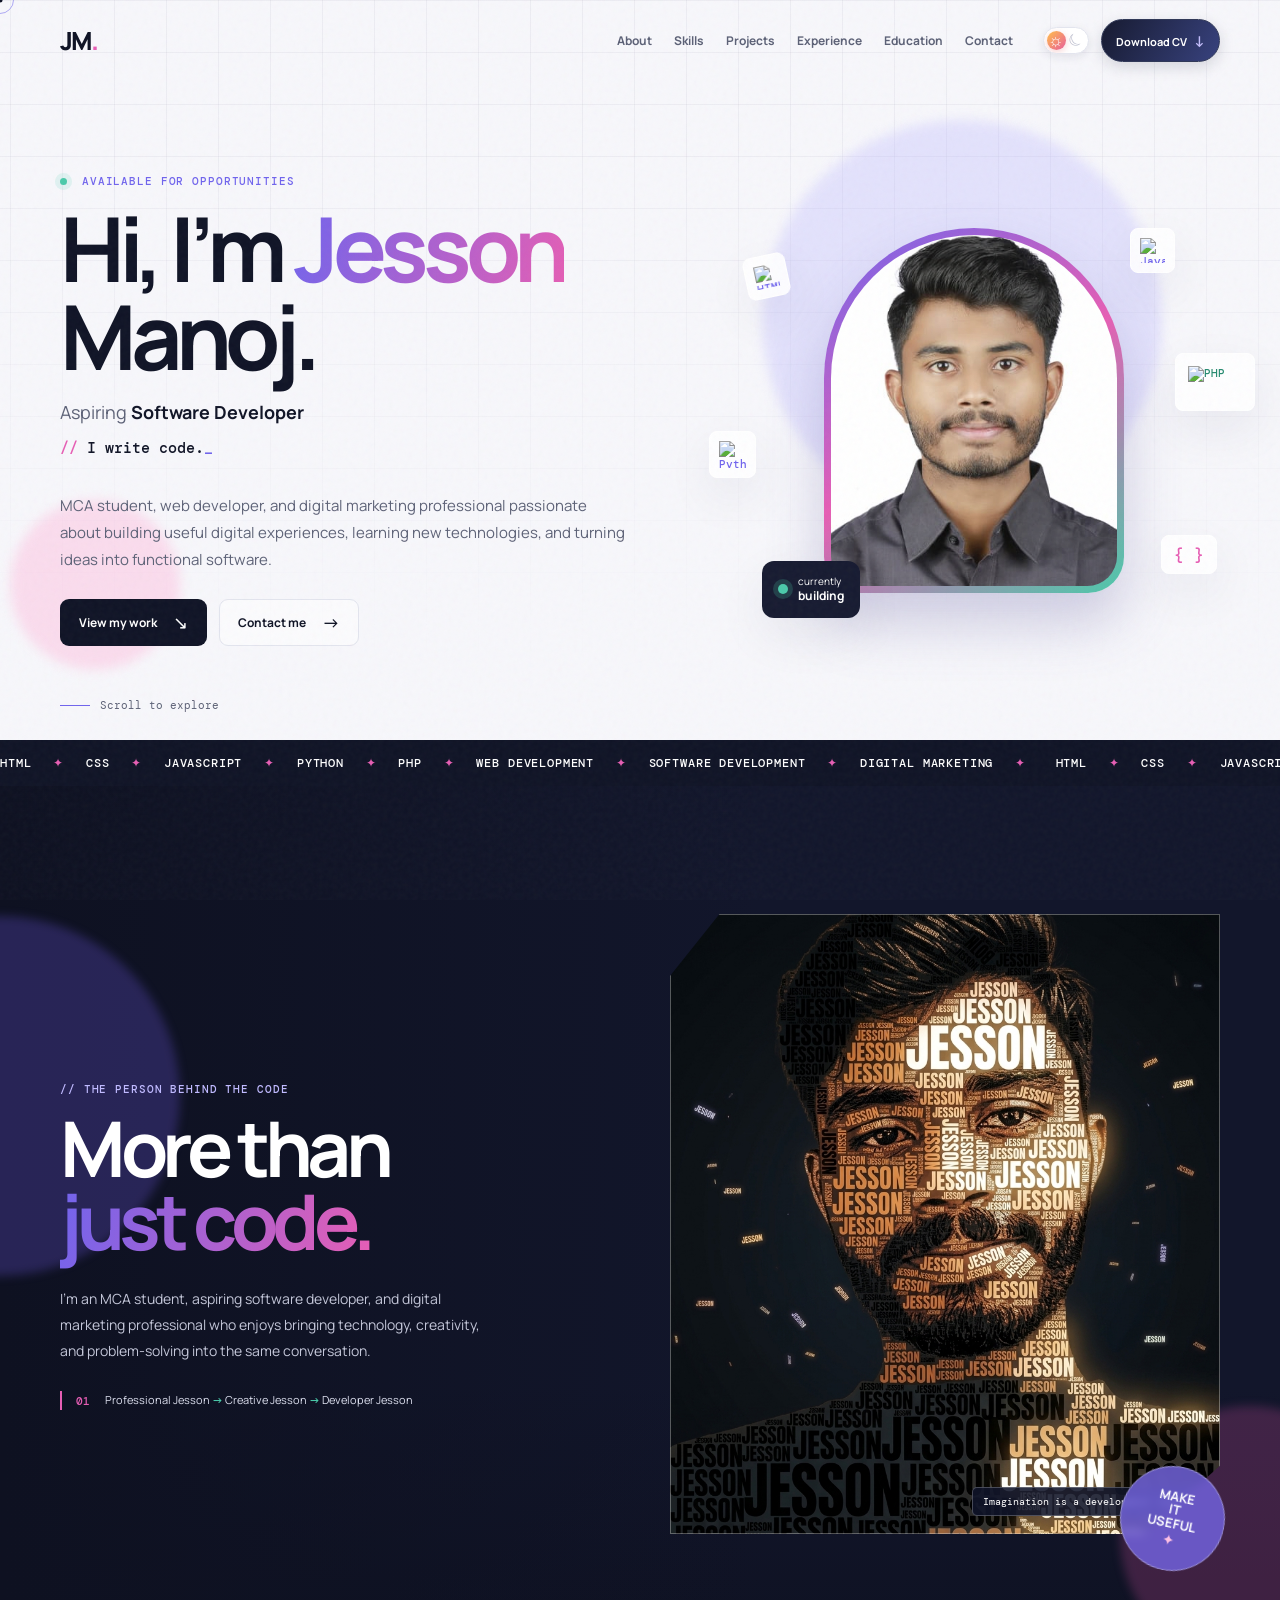
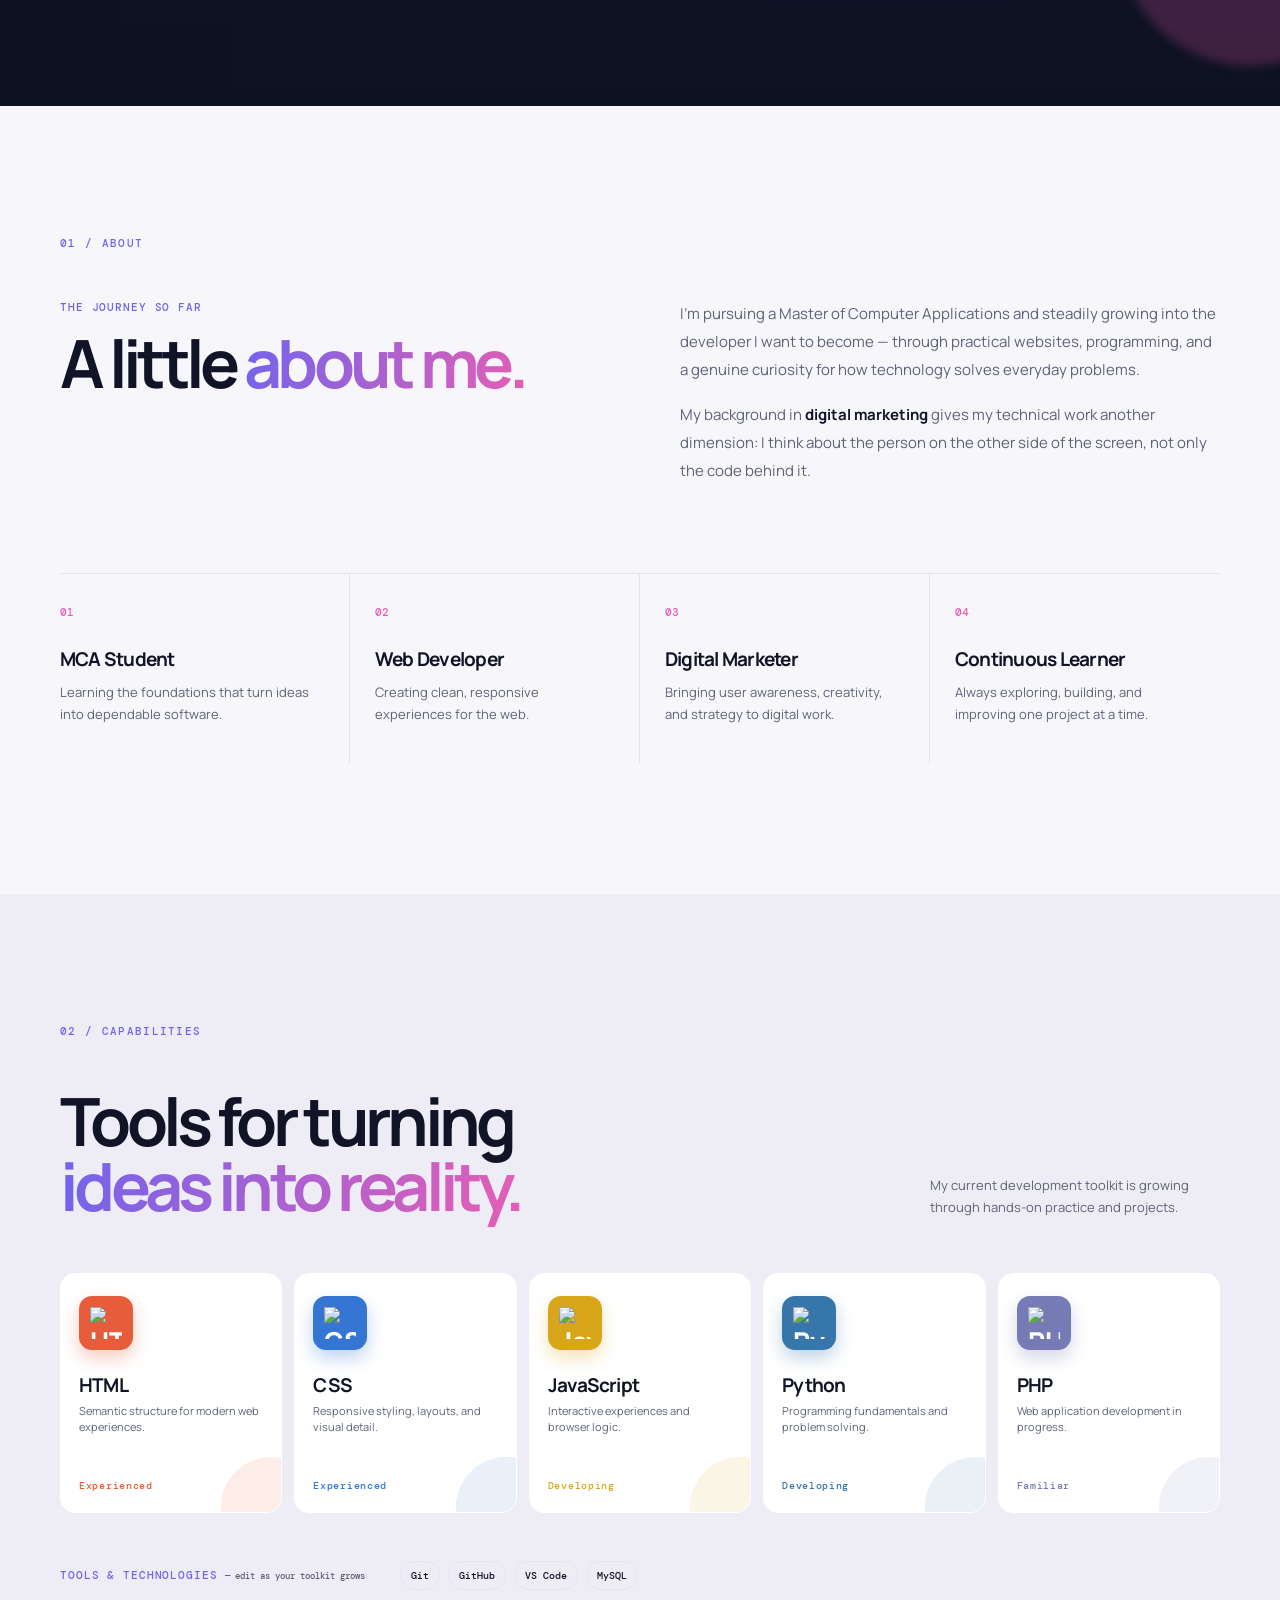
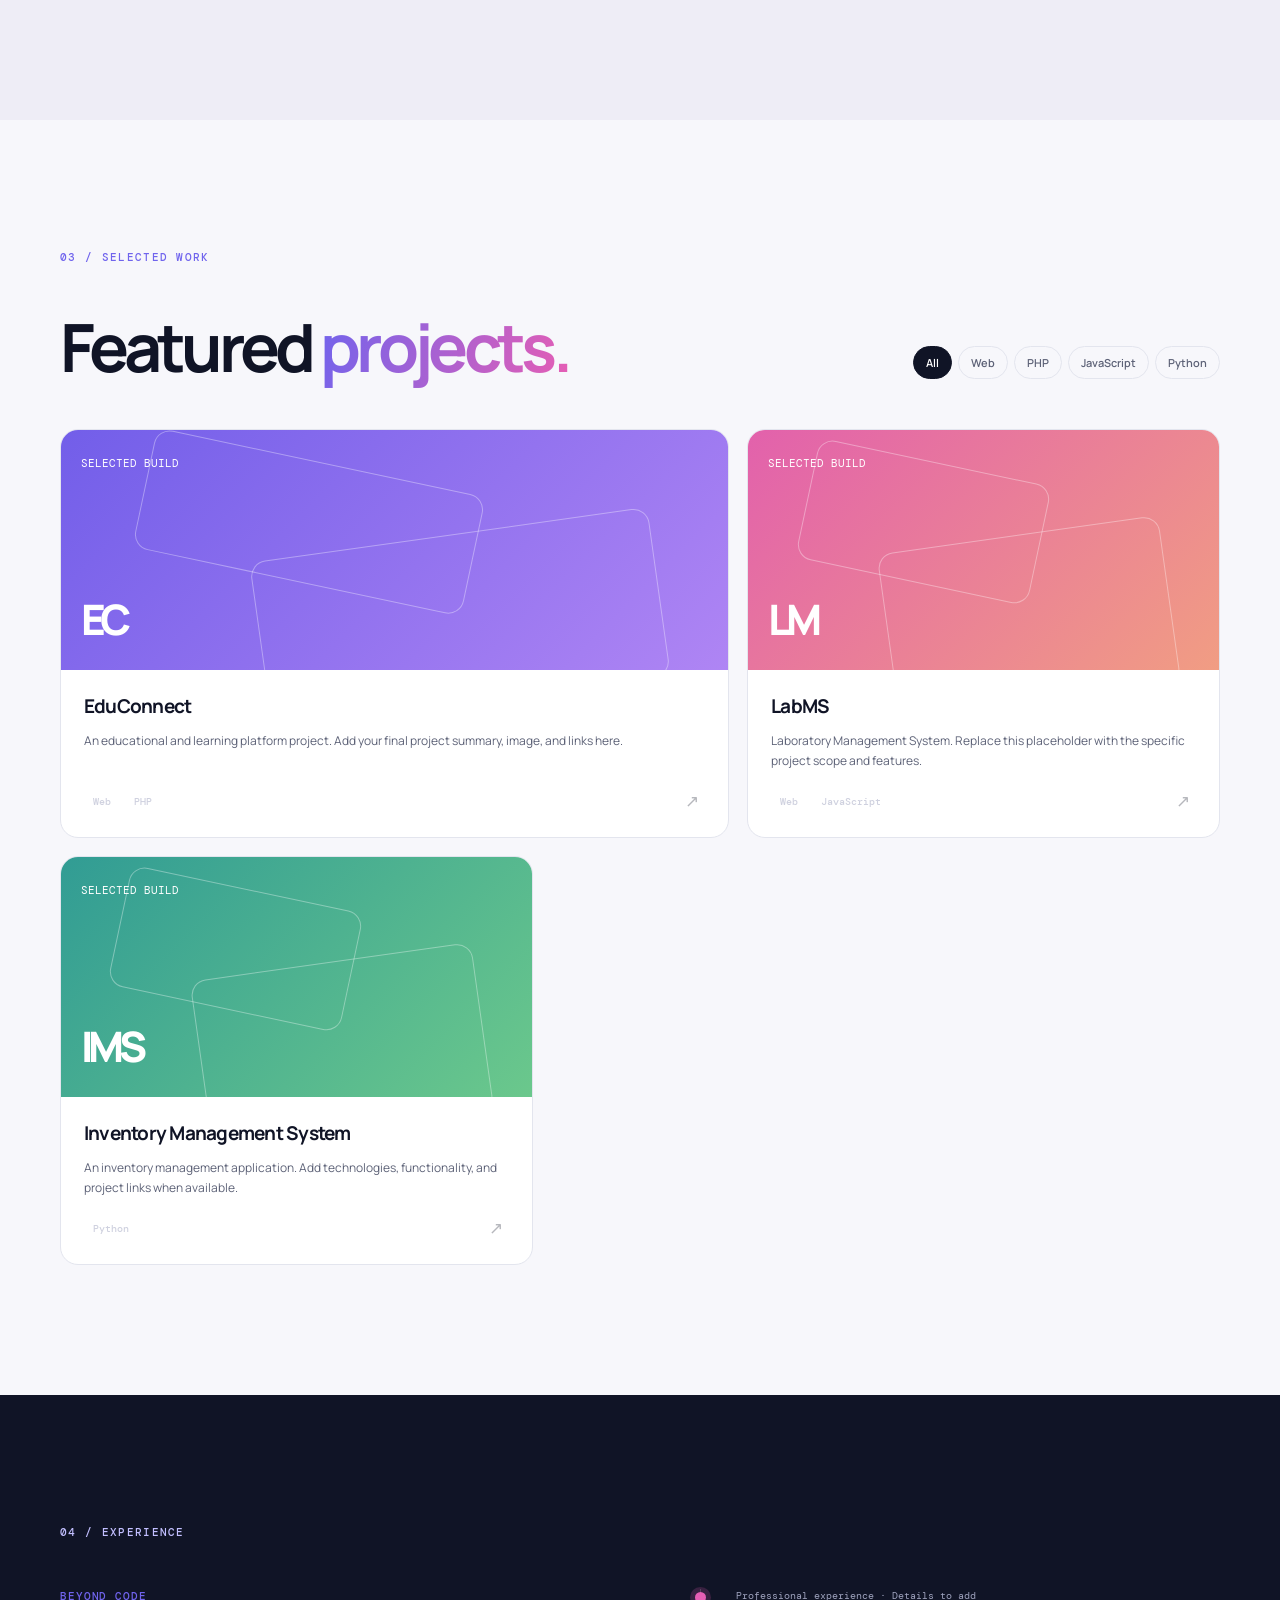
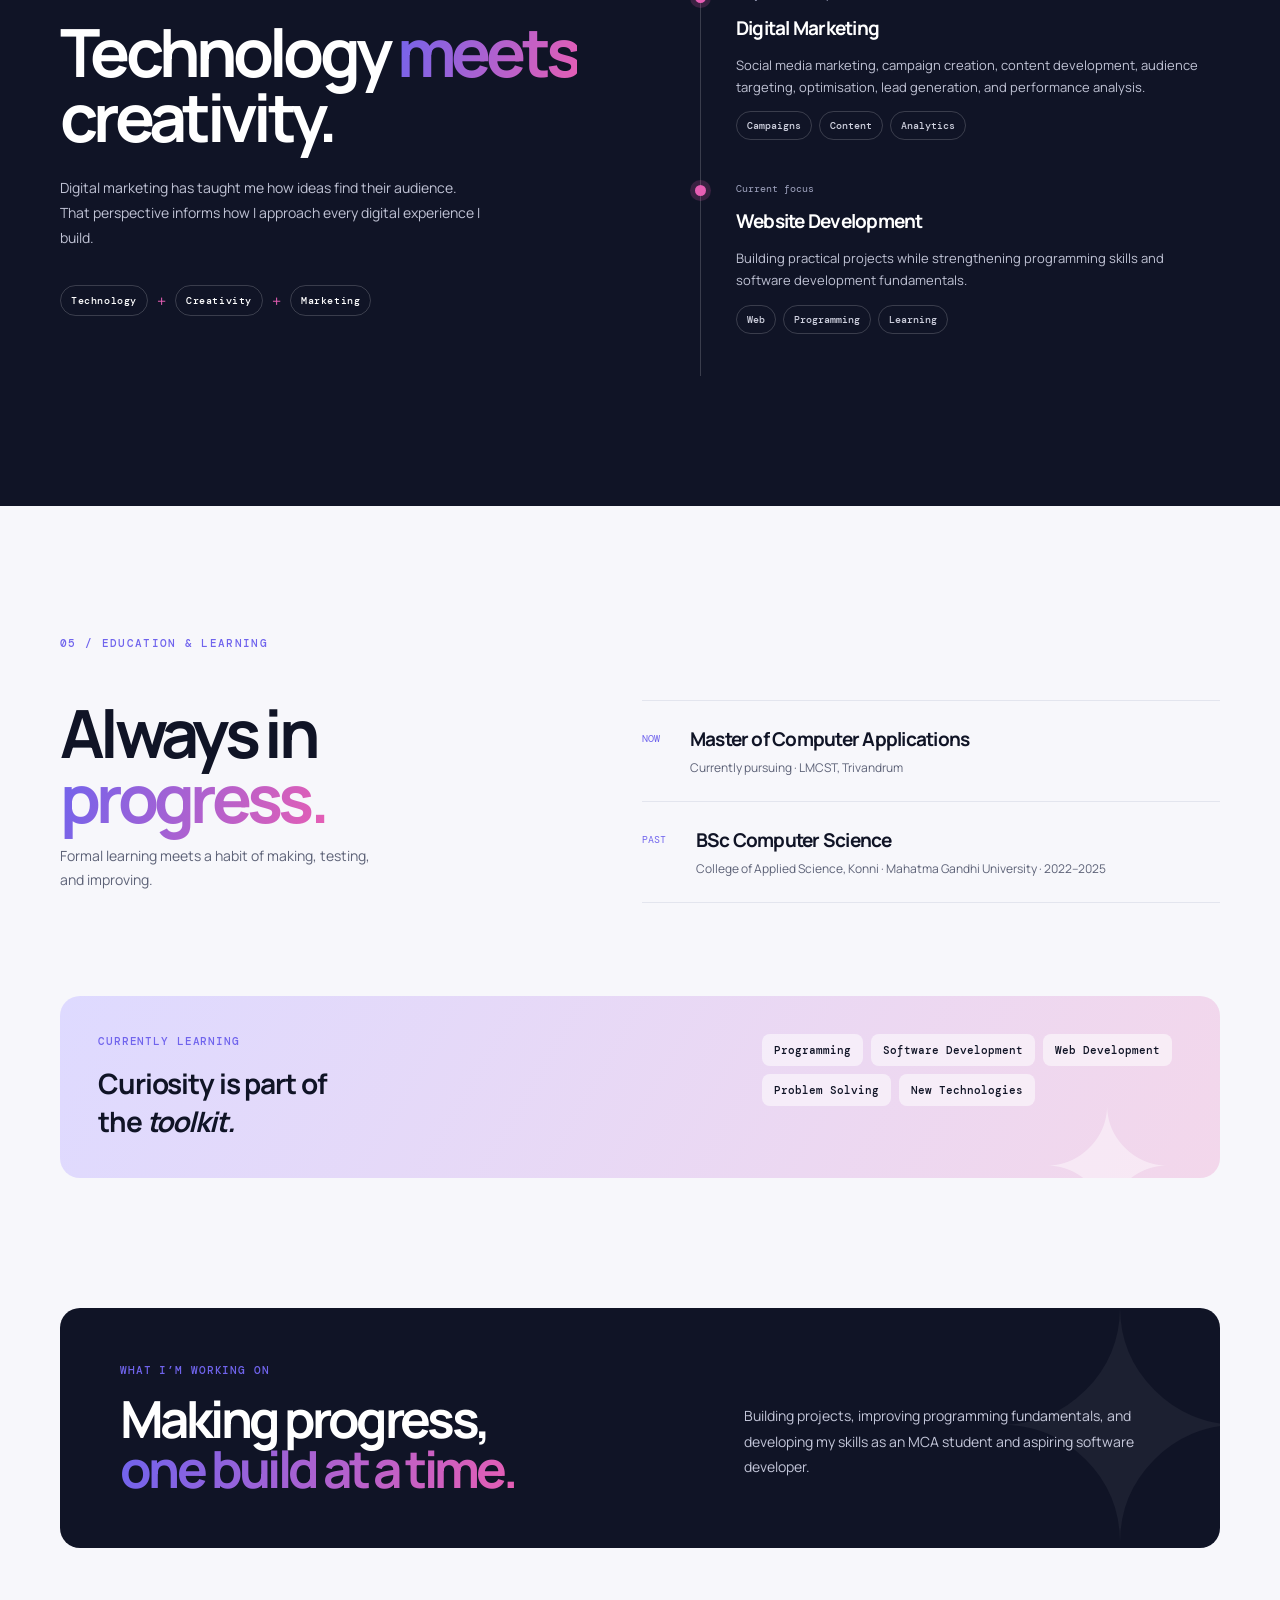
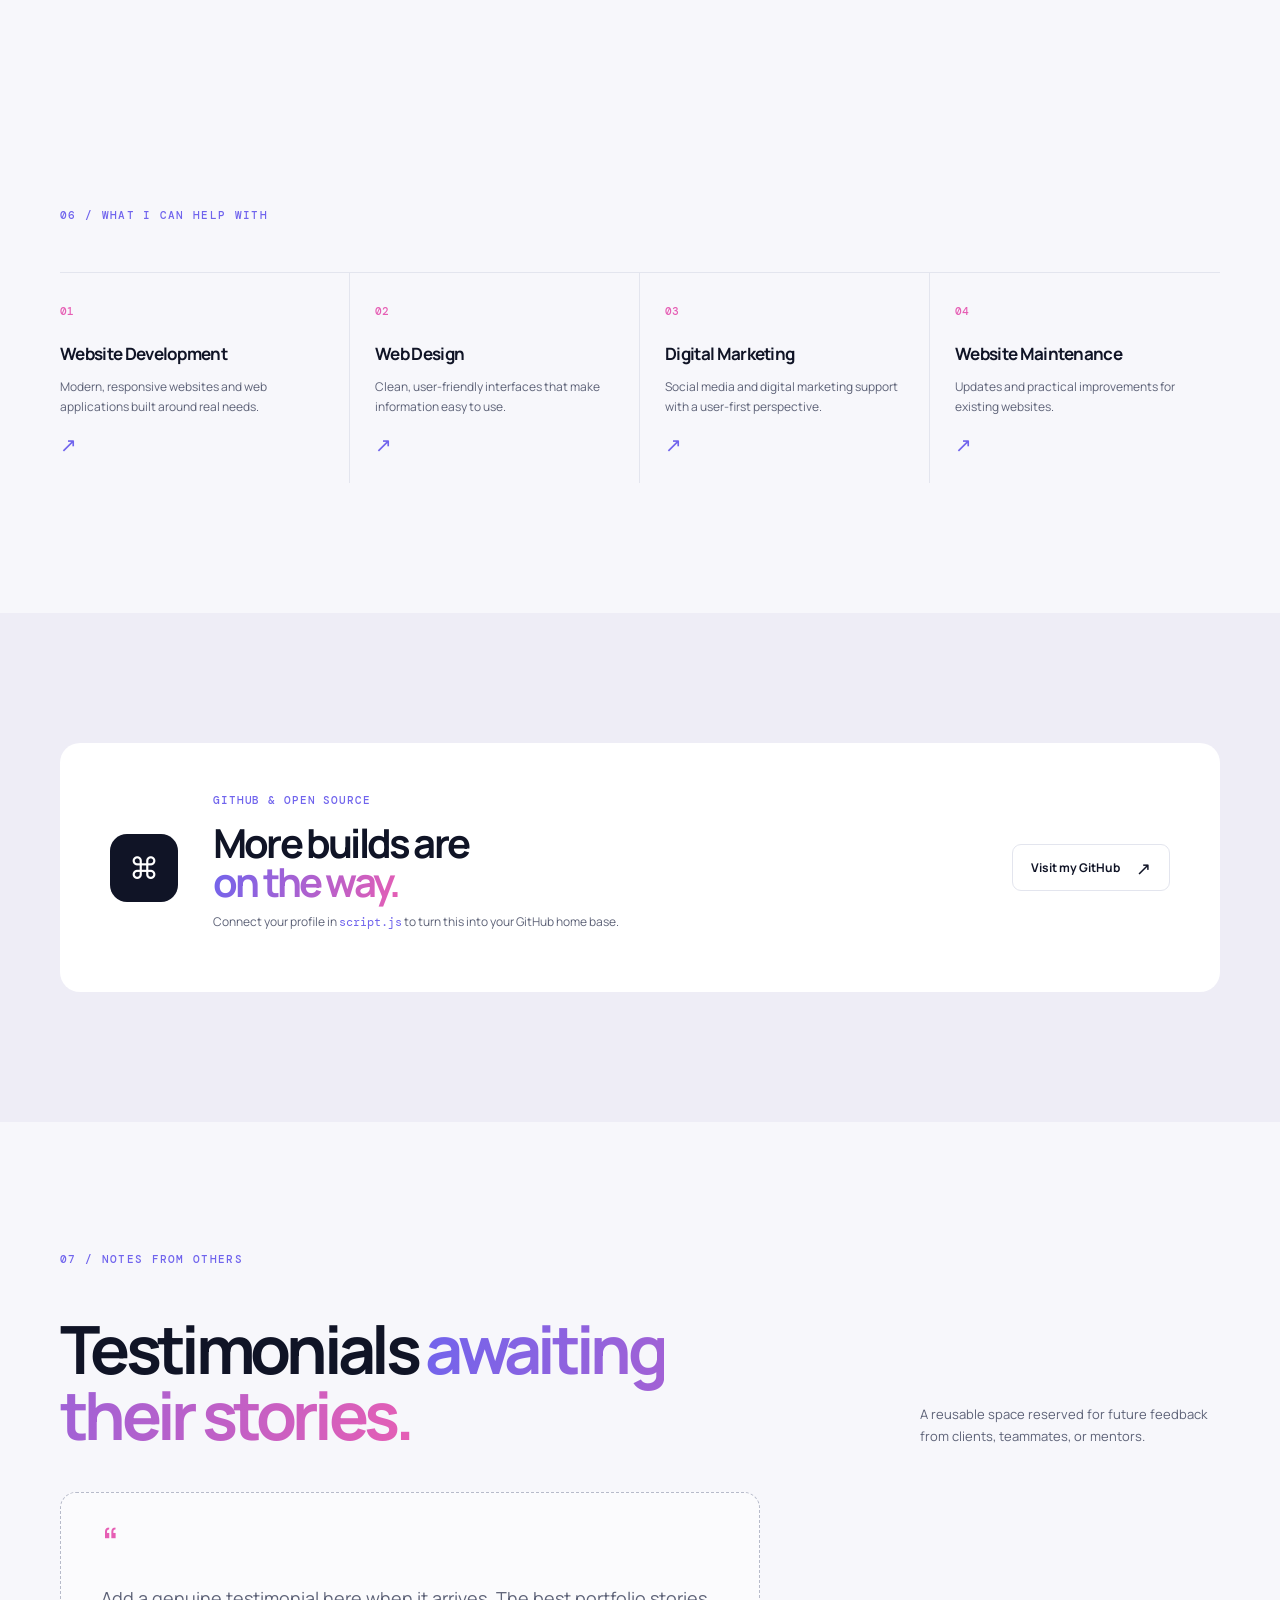
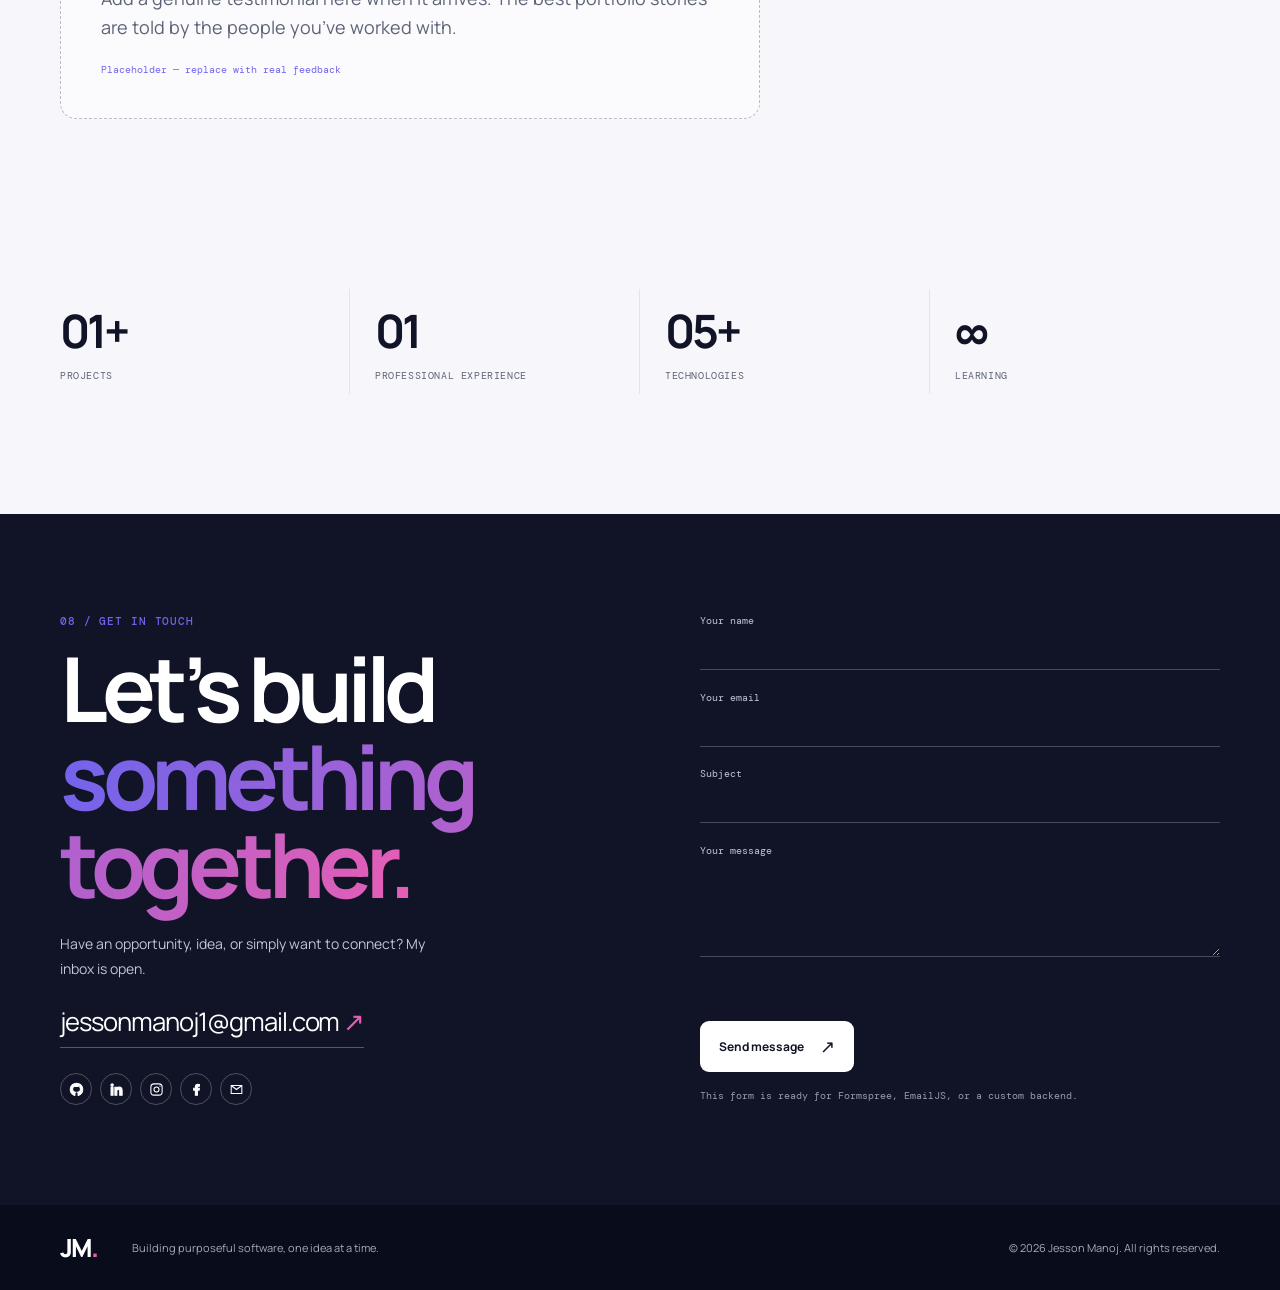
==== index.html @ a94ba68c "Add files via upload" ====
<!doctype html>
<html lang="en">
<head>
  <meta charset="UTF-8" />
  <meta name="viewport" content="width=device-width, initial-scale=1.0" />
  <meta name="description" content="Portfolio of Jesson Manoj, an MCA student, aspiring software developer, web developer, and digital marketing professional." />
  <meta property="og:title" content="Jesson Manoj | Aspiring Software Developer" />
  <meta property="og:description" content="Building purposeful software, one idea at a time." />
  <meta property="og:url" content="https://jessonmanoj.github.io/portfolio/" />
  <meta property="og:image" content="https://jessonmanoj.github.io/portfolio/assets/images/jesson_creative.png" />
  <link rel="canonical" href="https://jessonmanoj.github.io/portfolio/" />
  <meta name="theme-color" content="#0b1020" />
  <title>Jesson Manoj | Aspiring Software Developer</title>
  <link rel="icon" href="assets/favicon.svg" type="image/svg+xml" />
  <link rel="preconnect" href="https://fonts.googleapis.com" />
  <link rel="preconnect" href="https://fonts.gstatic.com" crossorigin />
  <link href="https://fonts.googleapis.com/css2?family=DM+Mono:wght@400;500&family=Manrope:wght@400;500;600;700;800&display=swap" rel="stylesheet" />
  <script>try{if(localStorage.getItem('jm-theme')==='dark')document.documentElement.classList.add('dark-preload')}catch(e){}</script>
  <link rel="stylesheet" href="styles.css" />
  <link rel="stylesheet" href="theme-enhancements.css" />
  <link rel="stylesheet" href="social-enhancements.css" />
  <link rel="stylesheet" href="position-fixes.css" />
</head>
<body>
  <div class="loader" aria-label="Loading"><span>JM</span></div>
  <div class="scroll-progress" aria-hidden="true"></div>
  <div class="cursor-dot" aria-hidden="true"></div><div class="cursor-ring" aria-hidden="true"></div>
  <div class="grain" aria-hidden="true"></div>

  <header class="site-header" id="home">
    <a class="brand" href="#home" aria-label="Jesson Manoj home">JM<span>.</span></a>
    <button class="menu-toggle" aria-expanded="false" aria-controls="primary-nav"><span></span><span></span></button>
    <nav id="primary-nav" aria-label="Primary navigation">
      <a href="#about">About</a><a href="#skills">Skills</a><a href="#projects">Projects</a><a href="#experience">Experience</a><a href="#education">Education</a><a href="#contact">Contact</a>
    </nav>
    <div class="header-actions"><button class="theme-toggle" aria-label="Switch colour theme"><span class="theme-sun">☼</span><span class="theme-moon">☾</span><i></i></button><a class="cv-link magnetic" href="assets/Jesson-Manoj-Resume.pdf" download>Download CV <span>↓</span></a></div>
  </header>

  <main>
    <section class="hero section-shell">
      <div class="hero-grid"></div><div class="orb orb-one"></div><div class="orb orb-two"></div>
      <div class="hero-copy reveal">
        <p class="eyebrow"><span></span> Available for opportunities</p>
        <h1>Hi, I’m <em>Jesson</em><br />Manoj.</h1>
        <p class="role">Aspiring <strong>Software Developer</strong></p>
        <div class="rotating-line" aria-live="polite"><span class="prompt">// </span><span id="rotating-text">I build websites.</span><span class="blink">_</span></div>
        <p class="intro">MCA student, web developer, and digital marketing professional passionate about building useful digital experiences, learning new technologies, and turning ideas into functional software.</p>
        <div class="hero-cta"><a class="button primary magnetic" href="#projects">View my work <b>↘</b></a><a class="button secondary magnetic" href="#contact">Contact me <b>→</b></a></div>
      </div>
      <div class="portrait-stage reveal delay-2">
        <div class="portrait-orbit orbit-a"><img src="https://cdn.jsdelivr.net/gh/devicons/devicon@latest/icons/html5/html5-original.svg" width="23" height="23" alt="HTML5" /></div><div class="portrait-orbit orbit-b">{ }</div><div class="portrait-orbit orbit-c php-orbit"><img src="https://cdn.jsdelivr.net/gh/devicons/devicon@latest/icons/php/php-original.svg" width="54" height="32" alt="PHP" /></div><div class="portrait-orbit orbit-js"><img src="https://cdn.jsdelivr.net/gh/devicons/devicon@latest/icons/javascript/javascript-original.svg" width="25" height="25" alt="JavaScript" /></div><div class="portrait-orbit orbit-python"><img src="https://cdn.jsdelivr.net/gh/devicons/devicon@latest/icons/python/python-original.svg" width="27" height="27" alt="Python" /></div>
        <div class="portrait-frame"><img src="assets/images/profile.jpg" width="396" height="514" fetchpriority="high" alt="Jesson Manoj" /></div>
        <div class="code-chip"><i></i><span>currently<br /><b>building</b></span></div>
      </div>
      <a href="#about" class="scroll-cue" aria-label="Scroll to about"><span></span> Scroll to explore</a>
    </section>

    <div class="marquee" aria-label="Technologies and interests"><div>HTML <i>✦</i> CSS <i>✦</i> JAVASCRIPT <i>✦</i> PYTHON <i>✦</i> PHP <i>✦</i> WEB DEVELOPMENT <i>✦</i> SOFTWARE DEVELOPMENT <i>✦</i> DIGITAL MARKETING <i>✦</i>&nbsp; HTML <i>✦</i> CSS <i>✦</i> JAVASCRIPT <i>✦</i> PYTHON <i>✦</i> PHP <i>✦</i> WEB DEVELOPMENT <i>✦</i></div></div>

    <section class="creative-section" id="creative">
      <div class="creative-glow glow-left"></div><div class="creative-glow glow-right"></div>
      <div class="creative-layout section-shell">
        <div class="creative-copy reveal"><p class="eyebrow">// THE PERSON BEHIND THE CODE</p><h2>More than<br /><em>just code.</em></h2><p>I’m an MCA student, aspiring software developer, and digital marketing professional who enjoys bringing technology, creativity, and problem-solving into the same conversation.</p><div class="creative-note"><span>01</span><p>Professional Jesson <b>→</b> Creative Jesson <b>→</b> Developer Jesson</p></div></div>
        <figure class="creative-image reveal delay-1"><img src="assets/images/jesson_creative.png" width="896" height="1195" loading="lazy" alt="Creative AI portrait of Jesson Manoj" /><figcaption>Imagination is a development tool.</figcaption></figure>
        <div class="creative-stamp">MAKE<br />IT<br />USEFUL <span>✦</span></div>
      </div>
    </section>

    <section id="about" class="section section-shell"><div class="section-label reveal">01 / ABOUT</div><div class="about-layout">
      <div class="section-heading reveal"><p class="eyebrow">The journey so far</p><h2>A little <em>about me.</em></h2></div>
      <div class="about-copy reveal delay-1"><p>I’m pursuing a Master of Computer Applications and steadily growing into the developer I want to become — through practical websites, programming, and a genuine curiosity for how technology solves everyday problems.</p><p>My background in <strong>digital marketing</strong> gives my technical work another dimension: I think about the person on the other side of the screen, not only the code behind it.</p></div>
    </div><div class="identity-grid">
      <article class="identity-card reveal"><span>01</span><h3>MCA Student</h3><p>Learning the foundations that turn ideas into dependable software.</p></article>
      <article class="identity-card reveal delay-1"><span>02</span><h3>Web Developer</h3><p>Creating clean, responsive experiences for the web.</p></article>
      <article class="identity-card reveal delay-2"><span>03</span><h3>Digital Marketer</h3><p>Bringing user awareness, creativity, and strategy to digital work.</p></article>
      <article class="identity-card reveal delay-3"><span>04</span><h3>Continuous Learner</h3><p>Always exploring, building, and improving one project at a time.</p></article>
    </div></section>

    <section id="skills" class="section skills-section"><div class="section-shell"><div class="section-label reveal">02 / CAPABILITIES</div><div class="heading-row reveal"><h2>Tools for turning<br /><em>ideas into reality.</em></h2><p>My current development toolkit is growing through hands-on practice and projects.</p></div><div class="skills-grid" id="skills-grid"></div>
      <div class="tools-block reveal"><p class="eyebrow">Tools & technologies <small>— edit as your toolkit grows</small></p><div class="tool-pills"><span>Git</span><span>GitHub</span><span>VS Code</span><span>MySQL</span></div></div>
    </div></section>

    <section id="projects" class="section section-shell"><div class="section-label reveal">03 / SELECTED WORK</div><div class="heading-row reveal"><h2>Featured <em>projects.</em></h2><div class="filters" role="tablist" aria-label="Project filters"><button class="active" data-filter="all">All</button><button data-filter="web">Web</button><button data-filter="php">PHP</button><button data-filter="javascript">JavaScript</button><button data-filter="python">Python</button></div></div><div class="projects-grid" id="projects-grid"></div></section>

    <section id="experience" class="section experience-section"><div class="section-shell"><div class="section-label reveal">04 / EXPERIENCE</div><div class="experience-layout"><div class="experience-intro reveal"><p class="eyebrow">Beyond code</p><h2>Technology <em>meets</em> creativity.</h2><p>Digital marketing has taught me how ideas find their audience. That perspective informs how I approach every digital experience I build.</p><div class="blend"><b>Technology</b><span>+</span><b>Creativity</b><span>+</span><b>Marketing</b></div></div><div class="timeline reveal delay-1"><article><span class="timeline-dot"></span><p class="timeline-meta">Professional experience · Details to add</p><h3>Digital Marketing</h3><p>Social media marketing, campaign creation, content development, audience targeting, optimisation, lead generation, and performance analysis.</p><div class="tags"><span>Campaigns</span><span>Content</span><span>Analytics</span></div></article><article><span class="timeline-dot"></span><p class="timeline-meta">Current focus</p><h3>Website Development</h3><p>Building practical projects while strengthening programming skills and software development fundamentals.</p><div class="tags"><span>Web</span><span>Programming</span><span>Learning</span></div></article></div></div></div></section>

    <section id="education" class="section section-shell"><div class="section-label reveal">05 / EDUCATION & LEARNING</div><div class="education-grid"><div class="education-title reveal"><h2>Always in<br /><em>progress.</em></h2><p>Formal learning meets a habit of making, testing, and improving.</p></div><div class="education-list"><article class="reveal"><span>NOW</span><div><h3>Master of Computer Applications</h3><p>Currently pursuing · College and university details to add</p></div></article><article class="reveal delay-1"><span>PAST</span><div><h3>BSc Computer Science</h3><p>C.A.S Konni, M.G University 2022-2025</p></div></article></div></div>
      <div class="learning-panel reveal"><div><p class="eyebrow">Currently learning</p><h3>Curiosity is part of<br />the <em>toolkit.</em></h3></div><div class="learning-items"><span>Programming</span><span>Software Development</span><span>Web Development</span><span>Problem Solving</span><span>New Technologies</span></div></div>
    </section>

    <section class="section work-section"><div class="section-shell"><div class="work-card reveal"><div><p class="eyebrow">What I’m working on</p><h2>Making progress,<br /><em>one build at a time.</em></h2></div><p>Building projects, improving programming fundamentals, and developing my skills as an MCA student and aspiring software developer.</p><span class="work-symbol">✦</span></div></div></section>

    <section class="section section-shell"><div class="section-label reveal">06 / WHAT I CAN HELP WITH</div><div class="services-grid"><article class="reveal"><b>01</b><h3>Website Development</h3><p>Modern, responsive websites and web applications built around real needs.</p><span>↗</span></article><article class="reveal delay-1"><b>02</b><h3>Web Design</h3><p>Clean, user-friendly interfaces that make information easy to use.</p><span>↗</span></article><article class="reveal delay-2"><b>03</b><h3>Digital Marketing</h3><p>Social media and digital marketing support with a user-first perspective.</p><span>↗</span></article><article class="reveal delay-3"><b>04</b><h3>Landing Pages</h3><p>Focused pages designed for clarity, engagement, and action.</p><span>↗</span></article></div></section>

    <section class="section github-section"><div class="section-shell"><div class="github-card reveal"><div class="github-mark">⌘</div><div><p class="eyebrow">GitHub & open source</p><h2>More builds are<br /><em>on the way.</em></h2><p>Connect your profile in <code>script.js</code> to turn this into your GitHub home base.</p></div><a class="button secondary magnetic disabled-link" href="#" aria-disabled="true">Visit my GitHub <b>↗</b></a></div></div></section>

    <section class="section section-shell"><div class="section-label reveal">07 / NOTES FROM OTHERS</div><div class="testimonials-heading reveal"><h2>Testimonials <em>awaiting<br />their stories.</em></h2><p>A reusable space reserved for future feedback from clients, teammates, or mentors.</p></div><div class="testimonial-placeholder reveal"><span>“</span><p>Add a genuine testimonial here when it arrives. The best portfolio stories are told by the people you’ve worked with.</p><small>Placeholder — replace with real feedback</small></div></section>

    <section class="stats section-shell" aria-label="Portfolio statistics"><div class="stat reveal"><b data-count="01+">01+</b><span>Projects</span></div><div class="stat reveal delay-1"><b data-count="01">01</b><span>Professional experience</span></div><div class="stat reveal delay-2"><b data-count="05+">05+</b><span>Technologies</span></div><div class="stat reveal delay-3"><b>∞</b><span>Learning</span></div></section>

    <section id="contact" class="contact-section"><div class="section-shell"><div class="contact-layout"><div class="contact-intro reveal"><p class="eyebrow">08 / GET IN TOUCH</p><h2>Let’s build<br /><em>something together.</em></h2><p>Have an opportunity, idea, or simply want to connect? My inbox is open.</p><a class="email-link" href="mailto:jessonmanoj1@gmail.com">jessonmanoj1@gmail.com <span>↗</span></a><div class="socials"><a class="disabled-link" href="#" aria-disabled="true" title="Add GitHub URL in script.js">GH</a><a class="disabled-link" href="#" aria-disabled="true" title="Add LinkedIn URL in script.js">in</a><a href="mailto:jessonmanoj1@gmail.com" title="Email Jesson">@</a></div></div><form class="contact-form reveal delay-1" novalidate><div class="field"><label for="name">Your name</label><input id="name" name="name" autocomplete="name" required /></div><div class="field"><label for="email">Your email</label><input id="email" name="email" type="email" autocomplete="email" required /></div><div class="field"><label for="subject">Subject</label><input id="subject" name="subject" required /></div><div class="field"><label for="message">Your message</label><textarea id="message" name="message" rows="4" required></textarea></div><p class="form-message" aria-live="polite"></p><button class="button primary magnetic" type="submit">Send message <b>↗</b></button><small>This form is ready for Formspree, EmailJS, or a custom backend.</small></form></div></div></section>
  </main>
  <footer><div class="section-shell"><a class="brand" href="#home">JM<span>.</span></a><p>Building purposeful software, one idea at a time.</p><p>© <span id="year"></span> Jesson Manoj. All rights reserved.</p></div></footer>
  <div class="easter-egg" aria-live="polite">console.log('Thanks for exploring the code.');</div>
  <script src="script.js"></script>
</body></html>
---- styles.css ----
:root{--ink:#101426;--muted:#5d6277;--paper:#f7f7fb;--surface:#fff;--line:#e3e5ee;--violet:#7064ed;--pink:#e65eb4;--mint:#4bcaaa;--shadow:0 18px 50px #19204a12}*{box-sizing:border-box}html{scroll-behavior:smooth}body{margin:0;background:var(--paper);color:var(--ink);font-family:Manrope,Arial,sans-serif;overflow-x:hidden}.grain{position:fixed;inset:0;pointer-events:none;z-index:10;opacity:.035;background-image:url("data:image/svg+xml,%3Csvg viewBox='0 0 200 200' xmlns='http://www.w3.org/2000/svg'%3E%3Cfilter id='n'%3E%3CfeTurbulence type='fractalNoise' baseFrequency='.9' numOctaves='4' stitchTiles='stitch'/%3E%3C/filter%3E%3Crect width='100%25' height='100%25' filter='url(%23n)'/%3E%3C/svg%3E")}.section-shell{width:min(1160px,calc(100% - 48px));margin:auto}.loader{position:fixed;inset:0;z-index:100;background:#101426;display:grid;place-items:center;color:white;transition:opacity .5s,visibility .5s}.loader span{font-size:44px;font-weight:800;letter-spacing:-4px;border:1px solid #ffffff50;border-radius:50%;padding:24px;animation:pulse 1s ease-in-out infinite}.loader.done{opacity:0;visibility:hidden}.scroll-progress{height:3px;position:fixed;z-index:30;left:0;top:0;background:linear-gradient(90deg,var(--violet),var(--pink),var(--mint));width:0}.site-header{height:80px;position:fixed;z-index:20;top:0;left:0;width:100%;display:flex;align-items:center;padding:0 max(24px,calc((100% - 1160px)/2));gap:30px;transition:.3s}.site-header.scrolled{height:64px;background:#f7f7fbdb;backdrop-filter:blur(18px);border-bottom:1px solid var(--line)}.brand{color:var(--ink);text-decoration:none;font-size:25px;font-weight:800;letter-spacing:-2px;margin-right:auto}.brand span{color:var(--pink)}nav{display:flex;gap:22px}nav a{font-size:12px;font-weight:700;color:var(--muted);text-decoration:none;position:relative}nav a:after{content:"";height:2px;background:var(--violet);position:absolute;bottom:-8px;left:0;width:0;transition:.25s}nav a:hover,nav a.active{color:var(--ink)}nav a:hover:after,nav a.active:after{width:100%}.header-actions{display:flex;align-items:center;gap:12px}.theme-toggle,.menu-toggle{border:0;background:transparent;color:var(--ink);font-size:20px;cursor:pointer}.cv-link{padding:10px 14px;border-radius:99px;background:var(--ink);color:#fff;text-decoration:none;font-size:11px;font-weight:700}.cv-link span{color:#c3bdfa;font-size:15px;margin-left:5px}.menu-toggle{display:none}.hero{min-height:740px;position:relative;display:grid;grid-template-columns:1.15fr .85fr;align-items:center;padding-top:80px;isolation:isolate}.hero-grid{position:absolute;z-index:-2;inset:0 -8vw;background-image:linear-gradient(#6f6a8a12 1px,transparent 1px),linear-gradient(90deg,#6f6a8a12 1px,transparent 1px);background-size:52px 52px;mask-image:linear-gradient(to bottom,#000 20%,transparent 90%)}.orb{position:absolute;border-radius:50%;filter:blur(6px);z-index:-1;opacity:.7}.orb-one{height:400px;width:400px;right:5%;top:120px;background:#b8b4ff70;animation:float 8s ease-in-out infinite}.orb-two{height:170px;width:170px;left:-50px;bottom:70px;background:#ffb7db99;animation:float 7s ease-in-out infinite reverse}.eyebrow{margin:0 0 16px;color:var(--violet);font:500 11px "DM Mono",monospace;letter-spacing:.08em;text-transform:uppercase}.eyebrow span{display:inline-block;width:7px;height:7px;margin-right:7px;background:var(--mint);border-radius:50%;box-shadow:0 0 0 5px #4bcaaa22}.hero h1,.section h2,.contact-section h2{letter-spacing:-.07em;font-size:clamp(52px,7vw,92px);line-height:.98;margin:0}.hero h1 em,h2 em{font-style:normal;background:linear-gradient(105deg,var(--violet),var(--pink));background-clip:text;-webkit-background-clip:text;color:transparent}.role{font-size:18px;margin:20px 0 14px;color:var(--muted)}.role strong{color:var(--ink)}.rotating-line{font:500 15px "DM Mono",monospace;color:var(--ink);height:28px}.prompt{color:var(--pink)}.blink{color:var(--violet);animation:blink .8s infinite}.intro{font-size:15px;line-height:1.8;color:var(--muted);max-width:570px;margin:26px 0}.hero-cta{display:flex;gap:12px}.button{display:inline-flex;align-items:center;justify-content:center;gap:16px;padding:14px 18px;border-radius:9px;text-decoration:none;border:1px solid transparent;font:700 12px Manrope;cursor:pointer;transition:transform .2s,box-shadow .2s}.button b{font-size:18px;line-height:0;font-weight:500}.button:hover{transform:translateY(-3px);box-shadow:0 10px 24px #5552ad26}.primary{background:var(--ink);color:white}.secondary{color:var(--ink);border-color:var(--line);background:#ffffff80}.portrait-stage{height:475px;position:relative;display:grid;place-items:center}.portrait-frame{height:365px;width:300px;position:relative;padding:7px;border-radius:150px 150px 36px 36px;background:linear-gradient(145deg,var(--violet),var(--pink),var(--mint));box-shadow:0 30px 55px #6961a34a;animation:float 6s ease-in-out infinite}.portrait-frame img{height:100%;width:100%;object-fit:cover;border-radius:144px 144px 30px 30px;display:block;background:#27305d}.portrait-orbit{position:absolute;z-index:1;padding:8px 12px;background:#ffffffdd;backdrop-filter:blur(4px);border:1px solid #fff;border-radius:8px;box-shadow:var(--shadow);font:500 11px "DM Mono";color:var(--violet)}.orbit-a{top:82px;left:18px;transform:rotate(-12deg)}.orbit-b{bottom:74px;right:3px;color:var(--pink);font-size:16px}.orbit-c{top:180px;right:-18px;color:#268a70}.code-chip{position:absolute;bottom:30px;left:35px;background:#171b31;color:white;border-radius:12px;padding:13px 16px;display:flex;gap:10px;align-items:center;box-shadow:var(--shadow);font-size:10px;line-height:1.4}.code-chip i{height:10px;width:10px;background:var(--mint);border-radius:50%;box-shadow:0 0 0 5px #4bcaaa33}.code-chip b{font-size:12px}.scroll-cue{position:absolute;bottom:28px;left:0;color:var(--muted);font:11px "DM Mono";text-decoration:none;display:flex;gap:10px;align-items:center}.scroll-cue span{display:block;width:30px;height:1px;background:var(--violet)}.marquee{overflow:hidden;background:var(--ink);color:#fff;padding:15px 0;white-space:nowrap;font:500 12px "DM Mono";letter-spacing:.07em}.marquee div{width:max-content;animation:marquee 36s linear infinite}.marquee i{font-style:normal;color:var(--pink);margin:0 14px}.section{padding:130px 0}.section-label{font:500 11px "DM Mono";color:var(--violet);letter-spacing:.12em;margin-bottom:50px}.about-layout{display:grid;grid-template-columns:1fr 1fr;gap:80px;align-items:start}.section h2{font-size:clamp(40px,5.2vw,70px)}.about-copy{font-size:15px;line-height:1.85;color:var(--muted)}.about-copy p{margin:0 0 18px}.about-copy strong{color:var(--ink)}.identity-grid{display:grid;grid-template-columns:repeat(4,1fr);margin-top:70px;border-top:1px solid var(--line)}.identity-card{padding:25px 25px 20px 0;min-height:190px;border-right:1px solid var(--line)}.identity-card:not(:first-child){padding-left:25px}.identity-card:last-child{border:0}.identity-card span,.services-grid b{font:500 11px "DM Mono";color:var(--pink)}h3{letter-spacing:-.04em;font-size:19px;margin:25px 0 9px}.identity-card p,.heading-row>p,.testimonials-heading p{font-size:13px;line-height:1.7;color:var(--muted);margin:0}.skills-section{background:#eeedf6}.heading-row{display:flex;justify-content:space-between;align-items:end;gap:25px}.heading-row>p{max-width:290px}.skills-grid{margin-top:55px;display:grid;grid-template-columns:repeat(5,1fr);gap:12px}.skill-card{background:var(--surface);border:1px solid #fff;border-radius:15px;padding:22px 18px;min-height:240px;transition:.3s;position:relative;overflow:hidden}.skill-card:hover{transform:translateY(-8px);box-shadow:var(--shadow)}.skill-card:after{content:"";position:absolute;width:100px;height:100px;border-radius:50%;right:-40px;bottom:-45px;background:var(--accent);opacity:.11}.skill-icon{width:54px;height:54px;display:grid;place-items:center;font-size:26px;font-weight:800;color:white;background:var(--accent);border-radius:13px;box-shadow:0 8px 18px color-mix(in srgb,var(--accent),transparent 68%)}.skill-card h3{margin:22px 0 5px}.skill-card p{font-size:11px;line-height:1.5;color:var(--muted);margin:0}.level{position:absolute;bottom:20px;font:500 10px "DM Mono";color:var(--accent);letter-spacing:.07em}.tools-block{margin-top:48px;display:flex;align-items:center;gap:35px}.tools-block .eyebrow{margin:0}.eyebrow small{color:var(--muted);text-transform:none;letter-spacing:0}.tool-pills{display:flex;gap:8px;flex-wrap:wrap}.tool-pills span,.tags span{border:1px solid var(--line);padding:7px 10px;border-radius:99px;font:500 10px "DM Mono"}.filters{display:flex;gap:6px;flex-wrap:wrap}.filters button{border:1px solid var(--line);background:transparent;color:var(--muted);font:600 11px Manrope;border-radius:99px;padding:8px 12px;cursor:pointer}.filters button.active,.filters button:hover{background:var(--ink);color:#fff;border-color:var(--ink)}.projects-grid{display:grid;grid-template-columns:repeat(12,1fr);gap:18px;margin-top:50px}.project-card{border-radius:18px;background:var(--surface);border:1px solid var(--line);overflow:hidden;transition:.35s}.project-card:nth-child(1){grid-column:span 7}.project-card:nth-child(2){grid-column:span 5}.project-card:nth-child(3){grid-column:span 5}.project-card:hover{transform:translateY(-8px);box-shadow:var(--shadow)}.project-visual{height:240px;padding:20px;position:relative;overflow:hidden;background:var(--project-color)}.project-visual:before,.project-visual:after{content:"";position:absolute;border:1px solid #ffffff59;border-radius:16px}.project-visual:before{width:60%;height:70%;right:10%;bottom:-14%;transform:rotate(-8deg)}.project-visual:after{width:50%;height:50%;left:12%;top:13%;transform:rotate(12deg)}.project-number{position:relative;z-index:1;color:#fff;font:11px "DM Mono"}.project-icon{z-index:1;position:absolute;bottom:22px;left:20px;color:#fff;font-size:42px;font-weight:800;letter-spacing:-5px}.project-info{padding:23px}.project-info h3{margin:0 0 8px}.project-info p{font-size:12px;line-height:1.65;color:var(--muted);min-height:40px}.project-footer{display:flex;justify-content:space-between;align-items:center;margin-top:18px}.project-footer .tags{display:flex;gap:5px}.project-footer .tags span{padding:5px 8px}.project-link{font-size:17px;text-decoration:none;color:var(--ink);border:0;background:transparent;cursor:pointer}.project-link[aria-disabled=true]{opacity:.3;cursor:not-allowed}.experience-section{background:var(--ink);color:#fff}.experience-section .section-label{color:#c2bfff}.experience-layout{display:grid;grid-template-columns:1fr 1fr;gap:120px}.experience-intro h2{margin-bottom:25px}.experience-intro>p:not(.eyebrow){max-width:420px;color:#c0c3d5;font-size:14px;line-height:1.8}.blend{display:flex;gap:9px;flex-wrap:wrap;margin-top:35px;align-items:center}.blend b{font:500 10px "DM Mono";letter-spacing:.06em;padding:8px 10px;border:1px solid #ffffff2d;border-radius:99px}.blend span{color:var(--pink)}.timeline{border-left:1px solid #ffffff2d;padding-left:35px}.timeline article{position:relative;padding:0 0 42px}.timeline-dot{position:absolute;left:-41px;top:3px;width:11px;height:11px;border-radius:50%;background:var(--pink);box-shadow:0 0 0 5px #e65eb430}.timeline-meta{font:10px "DM Mono";color:#9fa3be;margin:0}.timeline h3{margin:13px 0}.timeline article>p:not(.timeline-meta){color:#c0c3d5;font-size:13px;line-height:1.7}.tags{display:flex;gap:7px;flex-wrap:wrap}.tags span{color:#cfd1df;border-color:#ffffff2d}.education-grid{display:grid;grid-template-columns:1fr 1.2fr;gap:100px}.education-title p{color:var(--muted);font-size:14px;line-height:1.7;max-width:310px}.education-list article{padding:25px 0;border-top:1px solid var(--line);display:flex;gap:30px}.education-list article:last-child{border-bottom:1px solid var(--line)}.education-list span{color:var(--violet);font:10px "DM Mono";padding-top:6px}.education-list h3{margin:0 0 7px}.education-list p{margin:0;color:var(--muted);font-size:12px}.learning-panel{margin-top:90px;border-radius:20px;background:linear-gradient(120deg,#dedaff,#f3d7eb);padding:38px;display:flex;justify-content:space-between;gap:40px;overflow:hidden;position:relative}.learning-panel:after{content:"✦";font-size:160px;line-height:1;position:absolute;right:4%;bottom:-65px;color:#ffffff70}.learning-panel h3{font-size:28px;margin:0}.learning-items{display:flex;gap:8px;align-content:start;flex-wrap:wrap;max-width:420px;z-index:1}.learning-items span{padding:9px 12px;border-radius:8px;background:#ffffff8c;font:500 11px "DM Mono"}.work-section{padding-top:0}.work-card{padding:55px 60px;border-radius:20px;background:var(--ink);color:#fff;display:grid;grid-template-columns:1fr .7fr;gap:30px;position:relative;overflow:hidden}.work-card h2{font-size:clamp(34px,4vw,55px)}.work-card>p{align-self:end;color:#c3c6d9;font-size:14px;line-height:1.8}.work-symbol{position:absolute;font-size:310px;right:-30px;top:-100px;color:#ffffff0d}.services-grid{display:grid;grid-template-columns:repeat(4,1fr);border-top:1px solid var(--line)}.services-grid article{border-right:1px solid var(--line);padding:25px 25px 25px 0;min-height:210px;position:relative}.services-grid article:not(:first-child){padding-left:25px}.services-grid article:last-child{border:0}.services-grid h3{font-size:17px;margin:22px 0 8px}.services-grid p{font-size:12px;line-height:1.7;color:var(--muted)}.services-grid article>span{position:absolute;bottom:25px;font-size:20px;color:var(--violet)}.github-section{background:#eeedf6}.github-card{background:var(--surface);padding:50px;border-radius:20px;display:grid;grid-template-columns:auto 1fr auto;gap:35px;align-items:center}.github-mark{width:68px;height:68px;display:grid;place-items:center;border-radius:17px;background:var(--ink);color:#fff;font-size:30px}.github-card h2{font-size:40px}.github-card p:not(.eyebrow){font-size:12px;color:var(--muted)}code{font-family:"DM Mono";color:var(--violet)}.disabled-link{pointer-events:none}.testimonials-heading{display:flex;justify-content:space-between;align-items:end}.testimonials-heading p{max-width:300px}.testimonial-placeholder{margin-top:45px;padding:40px;border:1px dashed #b7bbca;border-radius:16px;max-width:700px;background:#ffffff7a}.testimonial-placeholder>span{font-size:50px;line-height:.5;color:var(--pink)}.testimonial-placeholder p{font-size:18px;line-height:1.6;margin:15px 0;color:var(--muted)}.testimonial-placeholder small{font:10px "DM Mono";color:var(--violet)}.stats{padding:40px 0 120px;display:grid;grid-template-columns:repeat(4,1fr)}.stat{padding:10px 25px;border-right:1px solid var(--line)}.stat:first-child{padding-left:0}.stat:last-child{border:0}.stat b{font-size:46px;letter-spacing:-.07em;display:block}.stat span{font:10px "DM Mono";color:var(--muted);text-transform:uppercase;letter-spacing:.06em}.contact-section{padding:100px 0;background:var(--ink);color:white}.contact-layout{display:grid;grid-template-columns:1fr 1fr;gap:120px}.contact-intro>p:not(.eyebrow){color:#c2c4d7;line-height:1.8;font-size:14px;max-width:380px;margin:23px 0}.email-link{font-size:clamp(17px,2vw,26px);letter-spacing:-.04em;color:#fff;text-decoration:none;border-bottom:1px solid #ffffff4a;padding-bottom:8px}.email-link span{color:var(--pink)}.socials{display:flex;gap:8px;margin-top:34px}.socials a{display:grid;place-items:center;width:32px;height:32px;border:1px solid #ffffff40;border-radius:50%;color:#fff;text-decoration:none;font:600 11px "DM Mono"}.contact-form{display:grid;gap:17px}.field{position:relative}.field label{display:block;color:#c2c4d7;font:10px "DM Mono";margin-bottom:7px}.field input,.field textarea{width:100%;border:0;border-bottom:1px solid #ffffff3b;background:transparent;color:white;font:14px Manrope;padding:8px 0;outline:0;resize:vertical}.field input:focus,.field textarea:focus{border-color:var(--mint)}.form-message{font-size:12px;margin:0;min-height:18px;color:#ffaccc}.form-message.success{color:var(--mint)}.contact-form small{color:#979bb4;font:10px "DM Mono"}.contact-form .button{justify-self:start}.contact-form .primary{background:#fff;color:var(--ink)}footer{background:#090c1a;color:#a6a9bf;padding:25px 0}footer .section-shell{display:flex;align-items:center;gap:35px}footer .brand{color:#fff;margin:0}footer p{font-size:11px;margin:0}footer p:last-child{margin-left:auto}.easter-egg{position:fixed;right:18px;bottom:18px;z-index:50;background:#171b31;color:#fff;border-radius:9px;padding:12px 14px;font:10px "DM Mono";opacity:0;transform:translateY(8px);pointer-events:none;transition:.3s}.easter-egg.show{opacity:1;transform:none}.cursor-dot,.cursor-ring{position:fixed;z-index:90;pointer-events:none;border-radius:50%;transform:translate(-50%,-50%);display:none}.cursor-dot{height:5px;width:5px;background:var(--ink)}.cursor-ring{height:28px;width:28px;border:1px solid #7064ed88;transition:width .2s,height .2s}.cursor-ring.hover{height:44px;width:44px;background:#7064ed12}.reveal{opacity:0;transform:translateY(24px);transition:opacity .65s ease,transform .65s ease}.reveal.visible{opacity:1;transform:none}.delay-1{transition-delay:.1s}.delay-2{transition-delay:.2s}.delay-3{transition-delay:.3s}@keyframes float{50%{transform:translateY(-13px)}}@keyframes blink{50%{opacity:0}}@keyframes marquee{to{transform:translateX(-45%)}}@keyframes pulse{50%{transform:scale(.92);opacity:.7}}body.dark{--ink:#f4f3fa;--muted:#afb0c0;--paper:#101426;--surface:#181c30;--line:#ffffff1c;--shadow:0 18px 50px #00000030}body.dark .site-header.scrolled{background:#101426dd}body.dark .skills-section,body.dark .github-section{background:#171a2c}body.dark .learning-panel{background:linear-gradient(120deg,#2c2955,#3d2543)}body.dark .project-visual{filter:saturate(.85)}body.dark .secondary{background:#ffffff0b}body.dark .skill-card:after{opacity:.2}@media(pointer:fine){.cursor-dot,.cursor-ring{display:block}body{cursor:none}a,button{cursor:none}}@media(max-width:800px){.site-header{padding:0 24px}.header-actions .cv-link{display:none}.menu-toggle{display:flex;flex-direction:column;gap:5px}.menu-toggle span{height:2px;width:22px;background:var(--ink)}nav{position:fixed;top:64px;left:16px;right:16px;background:var(--surface);border:1px solid var(--line);border-radius:14px;padding:18px;display:none;flex-direction:column;box-shadow:var(--shadow)}nav.open{display:flex}.hero{grid-template-columns:1fr;padding-top:125px;min-height:auto;padding-bottom:110px}.hero-copy{z-index:1}.portrait-stage{height:380px;grid-row:1;margin-top:-15px;opacity:.55}.portrait-frame{width:220px;height:280px}.portrait-orbit{transform:scale(.85)}.code-chip{left:10px}.scroll-cue{bottom:32px}.about-layout,.experience-layout,.education-grid,.contact-layout{grid-template-columns:1fr;gap:35px}.identity-grid,.services-grid{grid-template-columns:repeat(2,1fr)}.identity-card:nth-child(2),.services-grid article:nth-child(2){border-right:0}.identity-card:nth-child(3),.identity-card:nth-child(4),.services-grid article:nth-child(3),.services-grid article:nth-child(4){border-top:1px solid var(--line)}.heading-row,.testimonials-heading{align-items:start;flex-direction:column}.skills-grid{grid-template-columns:repeat(2,1fr)}.projects-grid{grid-template-columns:1fr}.project-card:nth-child(n){grid-column:auto}.experience-layout{gap:55px}.github-card{grid-template-columns:auto 1fr;padding:30px}.github-card .button{grid-column:span 2;justify-self:start}.learning-panel,.work-card{padding:30px;flex-direction:column;grid-template-columns:1fr}.stats{grid-template-columns:repeat(2,1fr);gap:20px}.stat:nth-child(2){border-right:0}.stat:nth-child(3){padding-left:0}.contact-layout{gap:65px}footer .section-shell{flex-wrap:wrap;gap:14px}footer p:last-child{margin-left:0;width:100%}}@media(max-width:460px){.section-shell{width:min(100% - 32px,1160px)}.section{padding:85px 0}.hero h1{font-size:50px}.portrait-stage{height:325px}.portrait-frame{height:245px;width:190px}.identity-grid,.services-grid{grid-template-columns:1fr}.identity-card,.identity-card:not(:first-child),.services-grid article,.services-grid article:not(:first-child){border-right:0;padding-left:0;border-top:1px solid var(--line)}.identity-card:first-child,.services-grid article:first-child{border-top:0}.skills-grid{gap:8px}.skill-card{padding:17px;min-height:205px}.tools-block{align-items:start;flex-direction:column;gap:18px}.education-list article{gap:16px}.learning-panel{margin-top:55px}.github-card{display:block}.github-mark{margin-bottom:25px}.github-card .button{margin-top:22px}.testimonial-placeholder{padding:25px}.stats{padding-bottom:80px}.contact-section{padding:80px 0}}@media(prefers-reduced-motion:reduce){*,*:before,*:after{animation-duration:.01ms!important;animation-iteration-count:1!important;scroll-behavior:auto!important;transition-duration:.01ms!important}.reveal{opacity:1;transform:none}}
---- theme-enhancements.css ----
/* Targeted colour transitions keep theme changes refined without animating layout. */
html.dark-preload body{--ink:#f4f3fa;--muted:#afb0c0;--paper:#101426;--surface:#181c30;--line:#ffffff1c;--shadow:0 18px 50px #00000030}
body, .site-header, .site-header.scrolled, .skill-card, .project-card, .github-card, .identity-card, .services-grid article, .education-list article, .learning-panel, .work-card, .testimonial-placeholder, .cv-link, .button, .theme-toggle, .tool-pills span, .filters button, .field input, .field textarea, footer, .portrait-orbit {transition:background-color .42s cubic-bezier(.22,1,.36,1),color .42s cubic-bezier(.22,1,.36,1),border-color .42s cubic-bezier(.22,1,.36,1),box-shadow .42s cubic-bezier(.22,1,.36,1),opacity .32s ease}
.theme-toggle{width:46px;height:27px;padding:0;position:relative;border:1px solid var(--line);border-radius:99px;background:var(--surface);isolation:isolate;overflow:hidden;box-shadow:0 3px 10px #1c214418}.theme-toggle i{position:absolute;z-index:-1;top:3px;left:3px;width:19px;height:19px;border-radius:50%;background:linear-gradient(135deg,#ffbf4b,#e85d9b);box-shadow:0 2px 7px #e8787757;transition:transform .42s cubic-bezier(.34,1.56,.64,1),background-color .4s,box-shadow .4s}.theme-toggle span{position:absolute;top:3px;font-size:17px;line-height:19px;transition:transform .42s cubic-bezier(.22,1,.36,1),opacity .28s ease}.theme-sun{left:4px;color:#fff}.theme-moon{right:5px;color:#74799a;transform:rotate(-35deg);opacity:.5}body.dark .theme-toggle{background:#242840;border-color:#595d7b;box-shadow:0 0 18px #8d82ff36}body.dark .theme-toggle i{transform:translateX(19px);background:linear-gradient(135deg,#a8b7ff,#7463eb);box-shadow:0 2px 10px #8d82ff70}body.dark .theme-sun{transform:rotate(35deg);opacity:.35}body.dark .theme-moon{color:#fff;opacity:1;transform:rotate(0)}
.cv-link{position:relative;z-index:2;background:linear-gradient(120deg,#171b31,#38427e);border:1px solid #313958;color:#fff;box-shadow:0 5px 15px #171b3126}.cv-link:hover,.cv-link:focus-visible{background:linear-gradient(120deg,#6459d8,#ba5c9c);border-color:#bcaeff;color:#fff;outline:none;box-shadow:0 8px 24px #765ee866}body.dark .cv-link{background:linear-gradient(120deg,#e9e6ff,#bcb3ff);color:#16192c;border-color:#d9d4ff;box-shadow:0 5px 17px #00000045}body.dark .cv-link span{color:#5f52db}body.dark .cv-link:hover,body.dark .cv-link:focus-visible{background:linear-gradient(120deg,#fff,#d7d1ff);box-shadow:0 0 23px #a399ff7a}.cv-link:focus-visible,.theme-toggle:focus-visible{outline:2px solid var(--pink);outline-offset:3px}
.creative-section{position:relative;overflow:hidden;background:#12162b;color:#fff;padding:120px 0;isolation:isolate}.creative-section:before{content:"";position:absolute;inset:0;background:linear-gradient(90deg,#0e1121 0%,transparent 60%),linear-gradient(0deg,#0e1121,transparent 35%);z-index:-1}.creative-layout{min-height:680px;display:grid;grid-template-columns:.92fr 1.08fr;align-items:center;gap:50px;position:relative}.creative-copy{position:relative;z-index:2}.creative-copy .eyebrow{color:#c0baff}.creative-copy h2{font-size:clamp(46px,6vw,78px);margin:0;letter-spacing:-.07em;line-height:.95}.creative-copy>p:not(.eyebrow){max-width:420px;color:#c3c6d8;line-height:1.85;font-size:14px;margin:28px 0}.creative-note{display:flex;gap:15px;align-items:center;border-left:2px solid var(--pink);padding-left:14px}.creative-note span{font:500 11px "DM Mono";color:var(--pink)}.creative-note p{font-size:11px;line-height:1.7;color:#dde0ef;margin:0}.creative-note b{color:var(--mint)}.creative-image{justify-self:end;width:min(100%,550px);height:620px;margin:0;position:relative;clip-path:polygon(9% 0,100% 0,100% 89%,86% 100%,0 100%,0 10%);background:#262b4e;box-shadow:0 25px 65px #0000005e;transition:filter .8s ease,transform .8s cubic-bezier(.22,1,.36,1),opacity .8s ease}.creative-image:before{content:"";position:absolute;z-index:1;inset:0;border:1px solid #ffffff50;pointer-events:none}.creative-image img{width:100%;height:100%;display:block;object-fit:cover;object-position:center;transition:transform .6s cubic-bezier(.22,1,.36,1)}.creative-image:hover img{transform:scale(1.025)}.creative-image figcaption{position:absolute;z-index:2;right:22px;bottom:18px;margin:0;padding:7px 10px;background:#11152be0;border:1px solid #ffffff3b;border-radius:5px;color:#fff;font:10px "DM Mono"}.creative-stamp{position:absolute;right:-5px;bottom:15px;z-index:3;border:1px solid #ffffff54;border-radius:50%;height:105px;width:105px;display:grid;place-content:center;text-align:center;color:#fff;background:#7464e4cc;backdrop-filter:blur(5px);font:700 13px Manrope;line-height:1.03;transform:rotate(12deg)}.creative-stamp span{color:#ffc0e4;margin-top:4px}.creative-glow{position:absolute;z-index:-1;border-radius:50%;filter:blur(5px)}.glow-left{height:360px;width:360px;left:-180px;top:130px;background:#6e5ae345}.glow-right{height:260px;width:260px;right:-100px;bottom:40px;background:#e657ac38}.creative-section .reveal:not(.visible){filter:blur(8px);transform:translateY(30px) scale(.96)}.creative-section .reveal.visible{filter:blur(0);transform:translateY(0) scale(1)}
.portrait-frame{transition:transform .35s cubic-bezier(.22,1,.36,1),box-shadow .35s ease}.portrait-frame:hover{transform:perspective(700px) rotateX(3deg) rotateY(-4deg) scale(1.025);box-shadow:0 35px 65px #8379e478}.portrait-frame:hover~.portrait-orbit{transform:translateY(-5px)}
@media(max-width:800px){.header-actions .cv-link{display:inline-flex;padding:9px 11px;font-size:10px}.site-header{gap:14px}.creative-section{padding:85px 0}.creative-layout{min-height:auto;grid-template-columns:1fr;gap:42px}.creative-image{justify-self:center;width:min(100%,480px);height:min(115vw,600px)}.creative-stamp{right:1%;bottom:10px;height:82px;width:82px;font-size:10px}.creative-copy>p:not(.eyebrow){max-width:500px}}
@media(max-width:460px){.header-actions{gap:5px}.header-actions .cv-link{padding:8px 9px}.cv-link span{display:none}.theme-toggle{width:42px}.theme-toggle i{width:18px}.theme-toggle span{font-size:16px}.creative-image{height:118vw}.creative-note{align-items:start}.creative-stamp{height:70px;width:70px;font-size:8px}}
@media(prefers-reduced-motion:reduce){body,.site-header,.skill-card,.project-card,.github-card,.cv-link,.theme-toggle,.theme-toggle i,.theme-toggle span,.creative-image,.creative-image img,.portrait-frame{transition:none!important}.creative-section .reveal:not(.visible){filter:none;transform:none}}
---- social-enhancements.css ----
.portrait-orbit img{display:block;object-fit:contain}.orbit-a,.orbit-c,.orbit-js,.orbit-python{padding:9px!important;display:grid!important;place-items:center}.php-orbit{right:-35px!important;padding:12px!important}.orbit-js{top:55px;right:45px;animation:tech-float 5.5s ease-in-out infinite}.orbit-python{bottom:55px;left:22px;animation:tech-float 6.5s ease-in-out infinite reverse}.social-icon{position:relative;overflow:hidden}.social-icon svg{width:15px;height:15px;fill:currentColor;stroke:currentColor;stroke-width:1.7;transition:transform .25s cubic-bezier(.22,1,.36,1),color .25s ease}.social-icon:hover svg{transform:translateY(-2px) scale(1.1)}.social-icon.instagram:hover{color:#ff77ad;border-color:#ff77ad}.social-icon.facebook:hover{color:#83a4ff;border-color:#83a4ff}.social-icon .social-fill{fill:currentColor;stroke:none}@keyframes tech-float{50%{transform:translateY(-8px) rotate(4deg)}}@media(max-width:800px){.php-orbit{right:0!important}.orbit-js{right:20px}.orbit-python{left:5px}}
---- position-fixes.css ----
/* Keep the Python badge clear of the hero status card. */
.portrait-stage .orbit-python{left:-18px;bottom:170px}
@media(max-width:800px){.portrait-stage .orbit-python{left:-6px;bottom:145px}}
@media(max-width:460px){.portrait-stage .orbit-python{left:0;bottom:125px;transform:scale(.78)}}
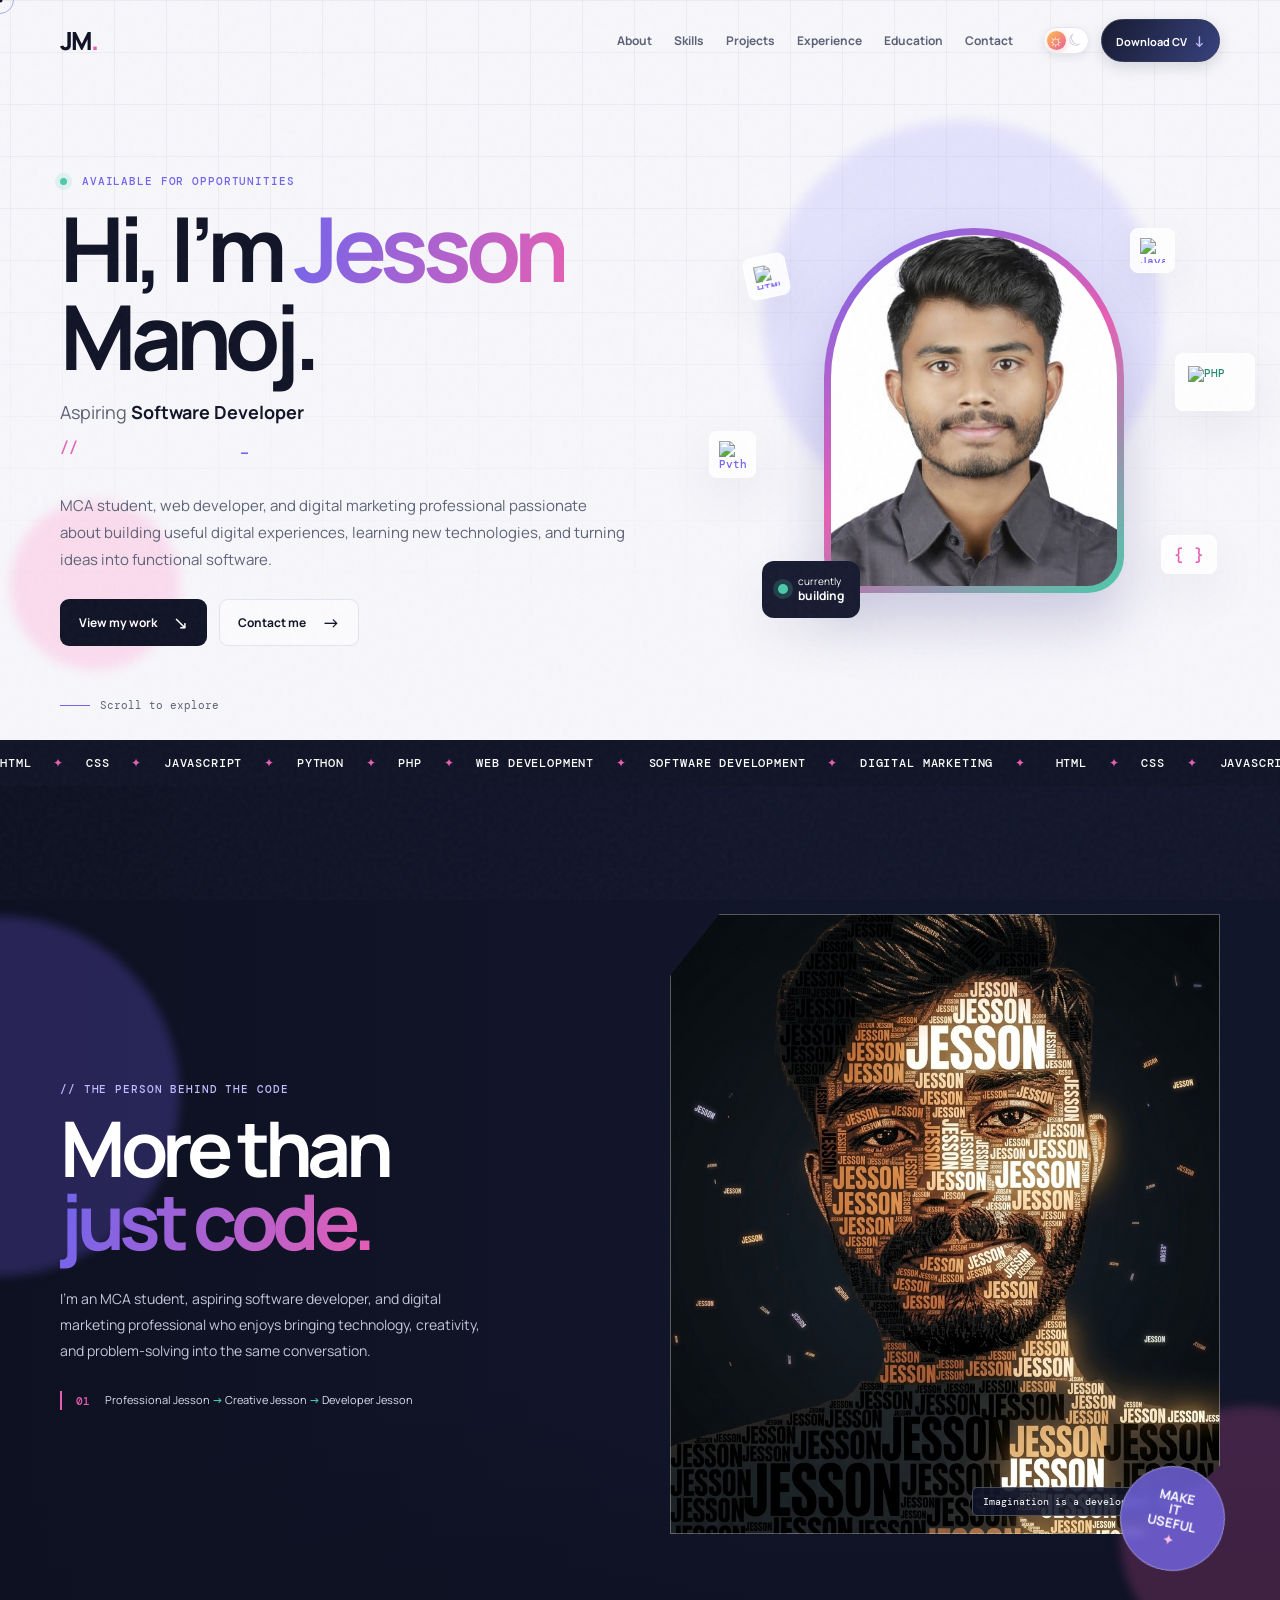
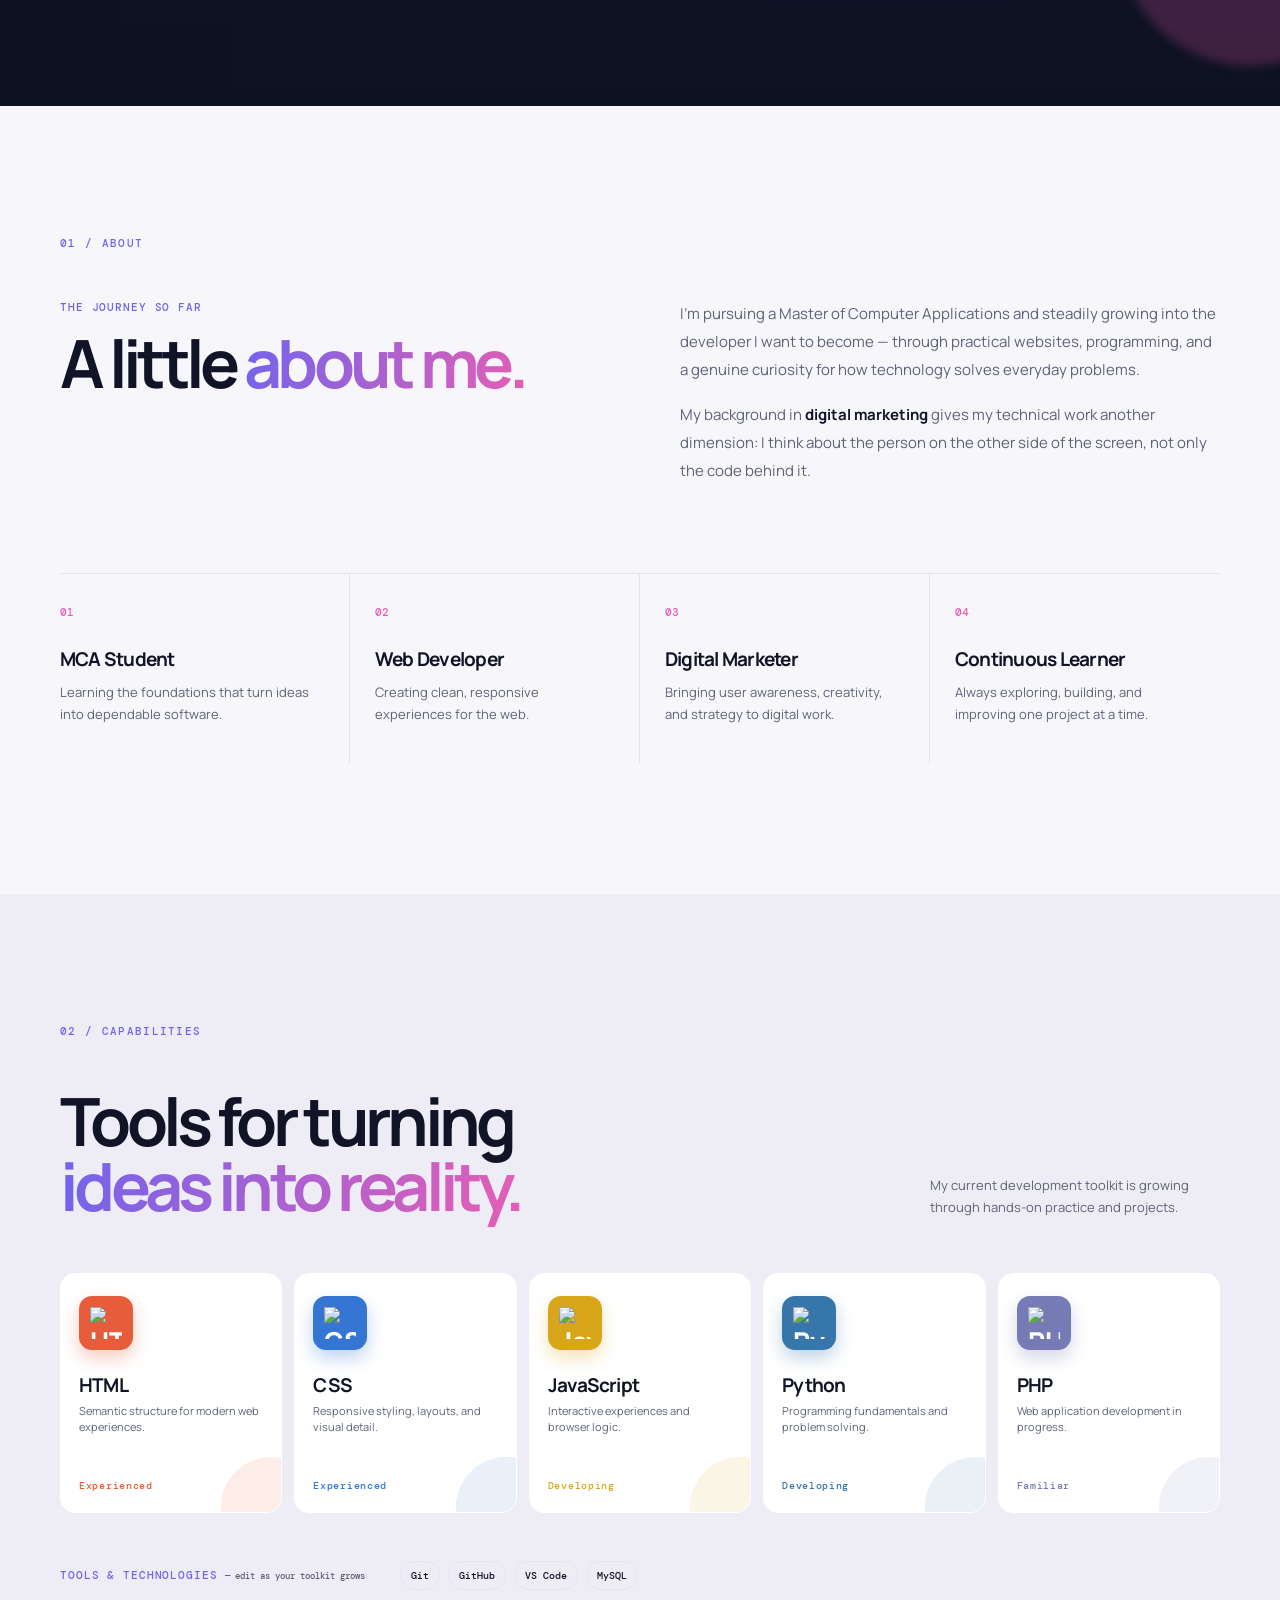
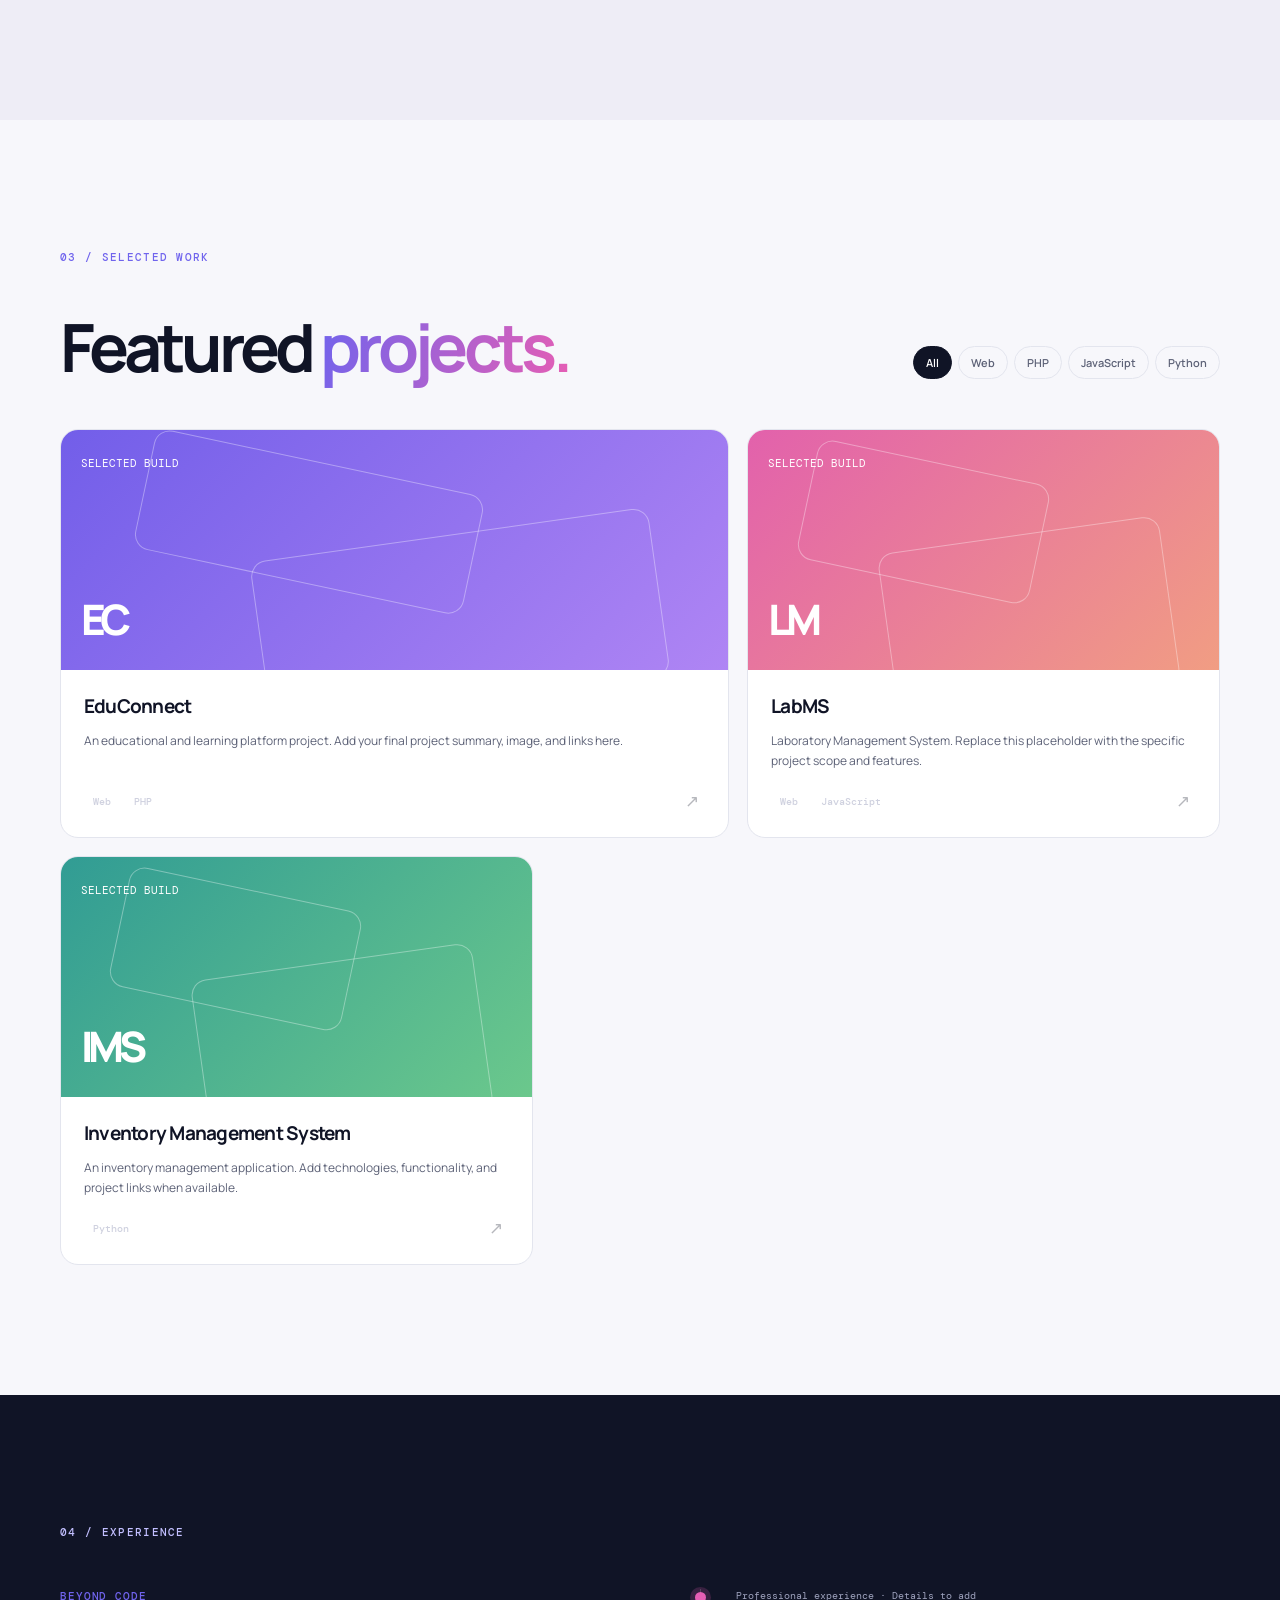
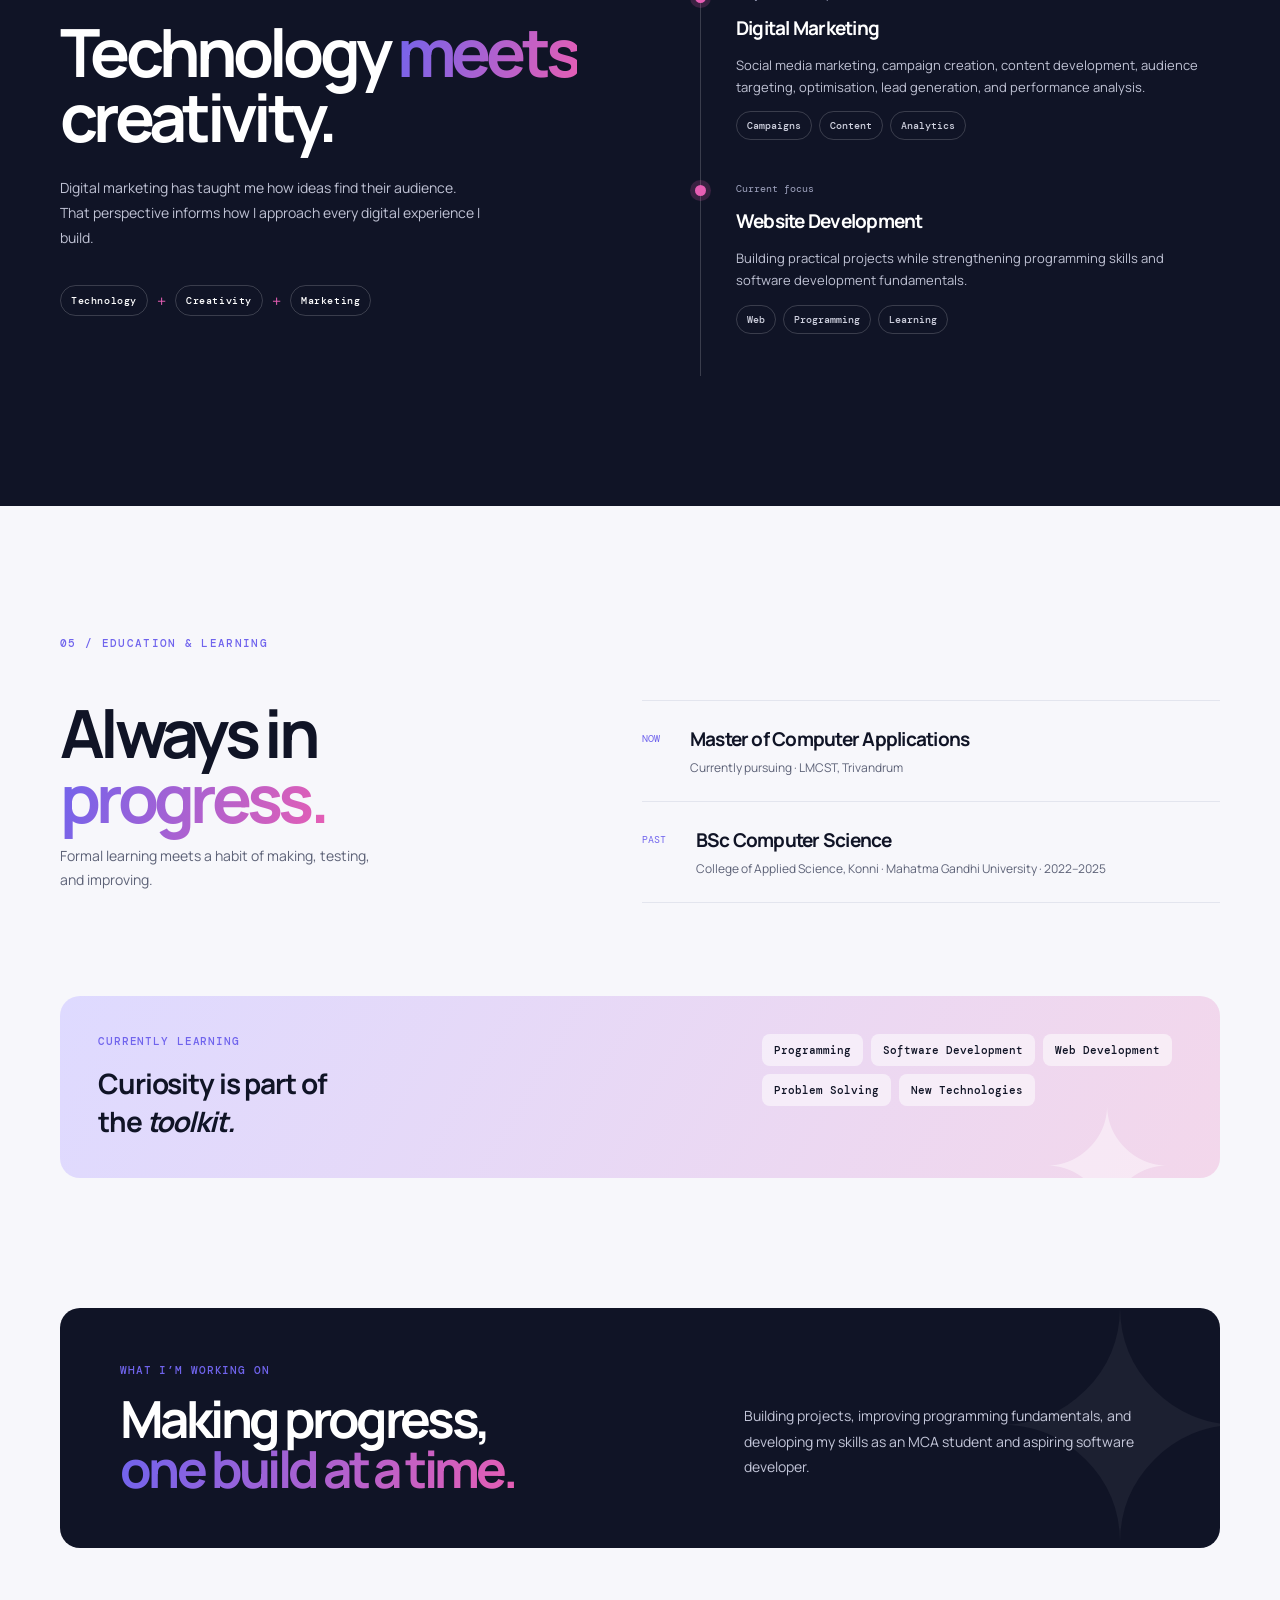
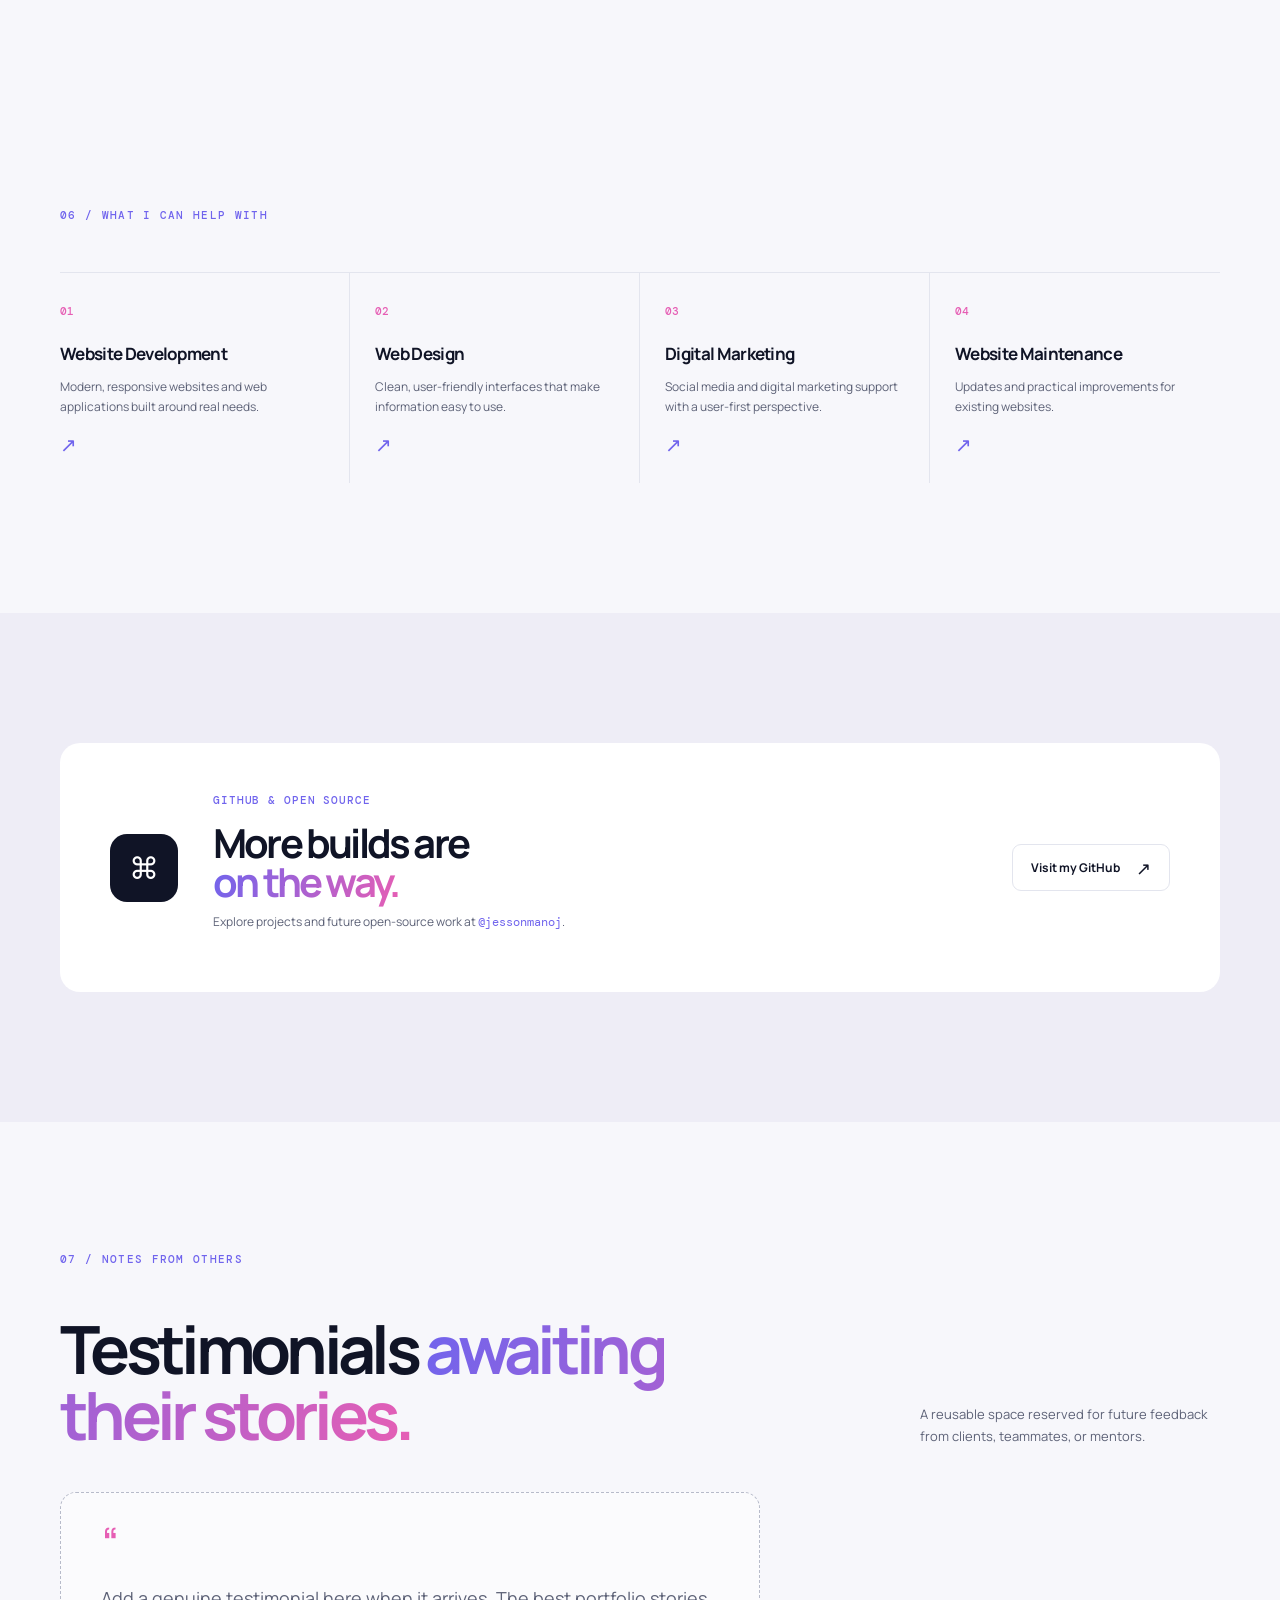
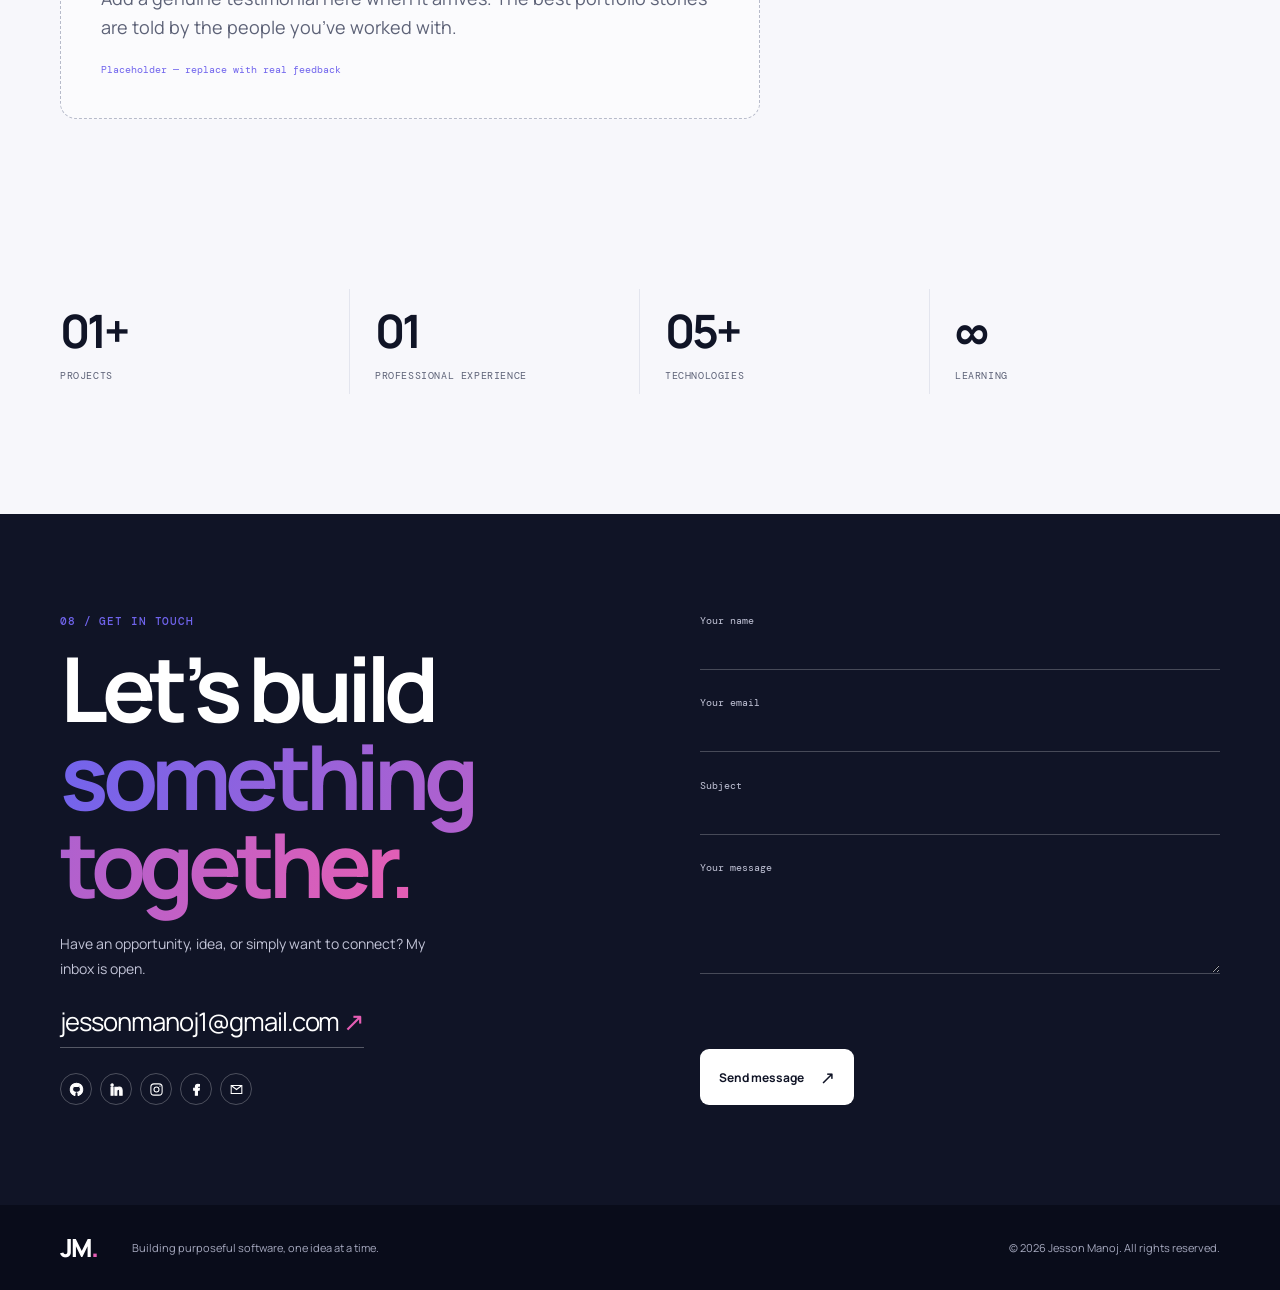
==== commit 14da28e3: "Add files via upload" ====
--- a/index.html
+++ b/index.html
@@ -19,7 +19,7 @@
   <link rel="stylesheet" href="styles.css" />
   <link rel="stylesheet" href="theme-enhancements.css" />
   <link rel="stylesheet" href="social-enhancements.css" />
-  <link rel="stylesheet" href="position-fixes.css" />
+  <link rel="stylesheet" href="position-fixes.css?v=20260823" />
 </head>
 <body>
   <div class="loader" aria-label="Loading"><span>JM</span></div>
@@ -102,5 +102,5 @@
   </main>
   <footer><div class="section-shell"><a class="brand" href="#home">JM<span>.</span></a><p>Building purposeful software, one idea at a time.</p><p>© <span id="year"></span> Jesson Manoj. All rights reserved.</p></div></footer>
   <div class="easter-egg" aria-live="polite">console.log('Thanks for exploring the code.');</div>
-  <script src="script.js"></script>
+  <script src="script.js?v=20260823"></script>
 </body></html>
--- a/position-fixes.css
+++ b/position-fixes.css
@@ -2,3 +2,7 @@
 .portrait-stage .orbit-python{left:-18px;bottom:170px}
 @media(max-width:800px){.portrait-stage .orbit-python{left:-6px;bottom:145px}}
 @media(max-width:460px){.portrait-stage .orbit-python{left:0;bottom:125px;transform:scale(.78)}}
+
+/* The contact form uses the visitor's email app; no setup note is shown. */
+.contact-form small{display:none}
+.contact-form small{display:none}
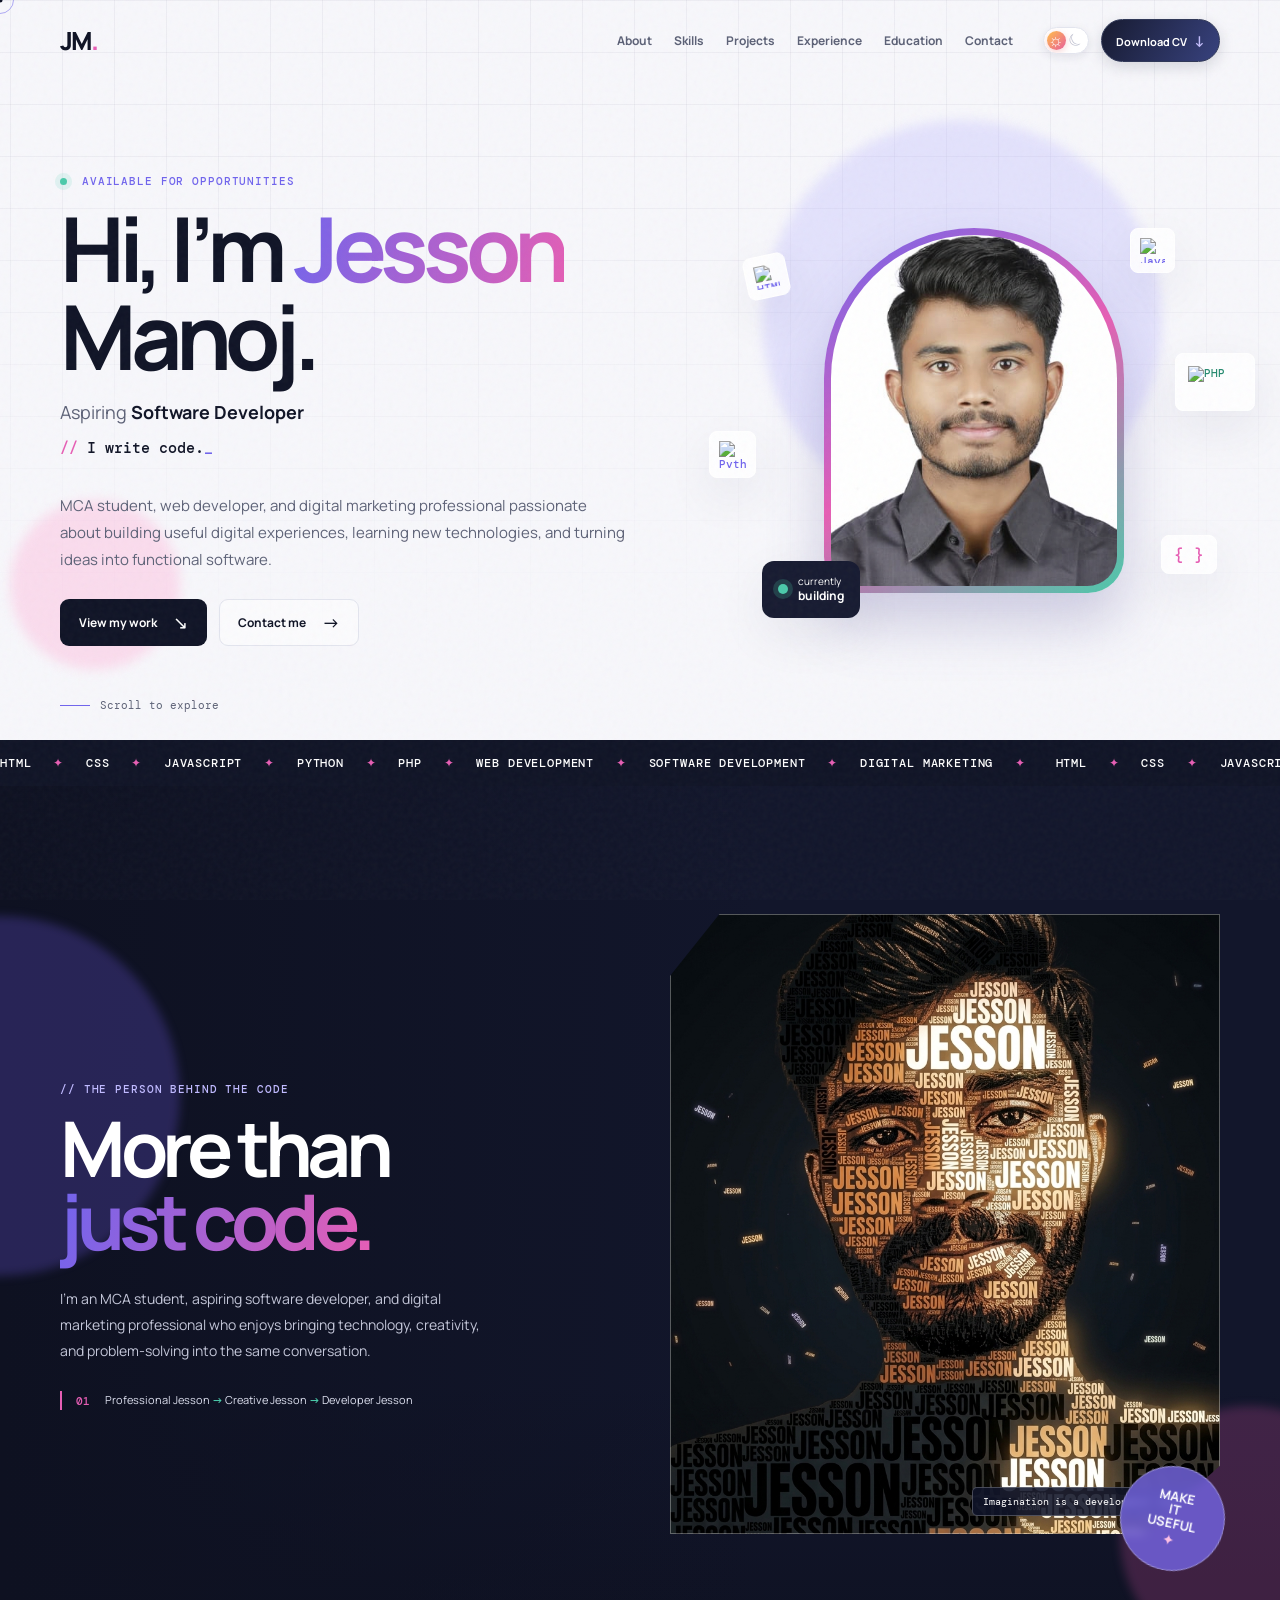
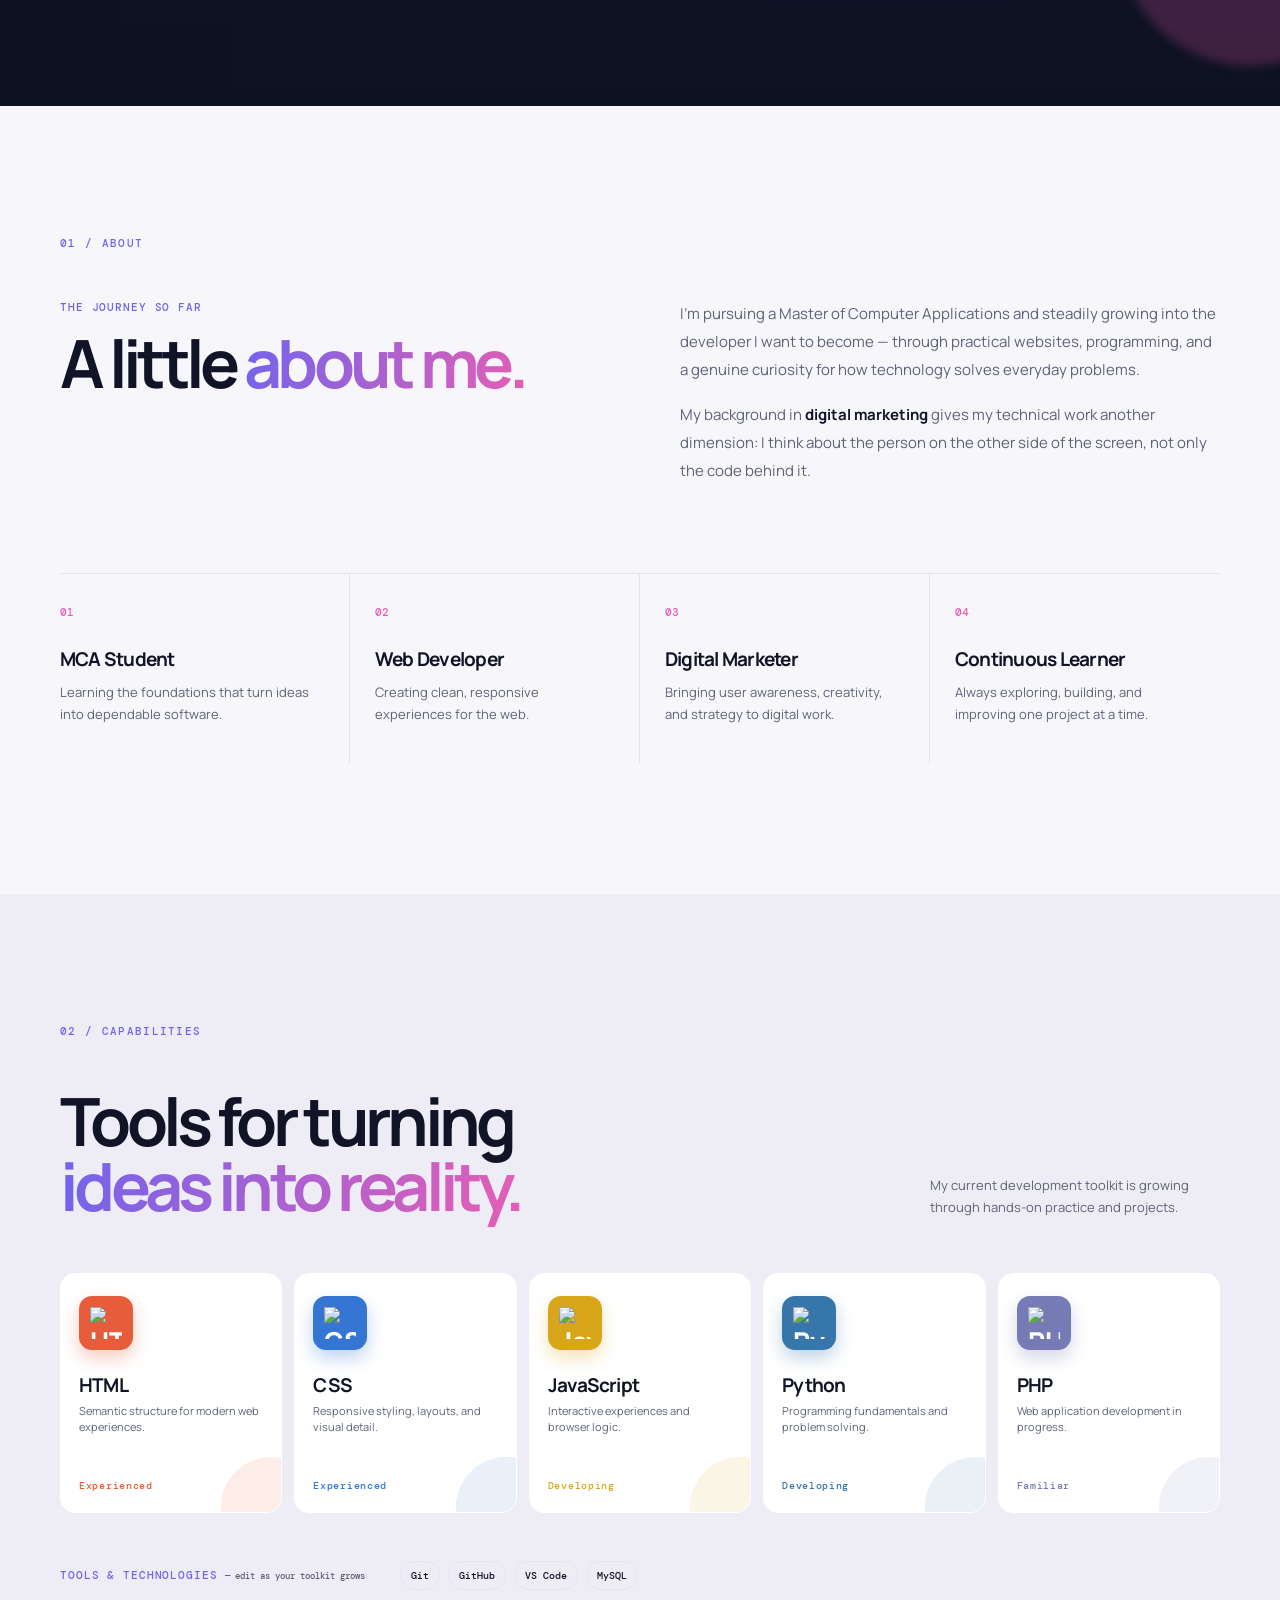
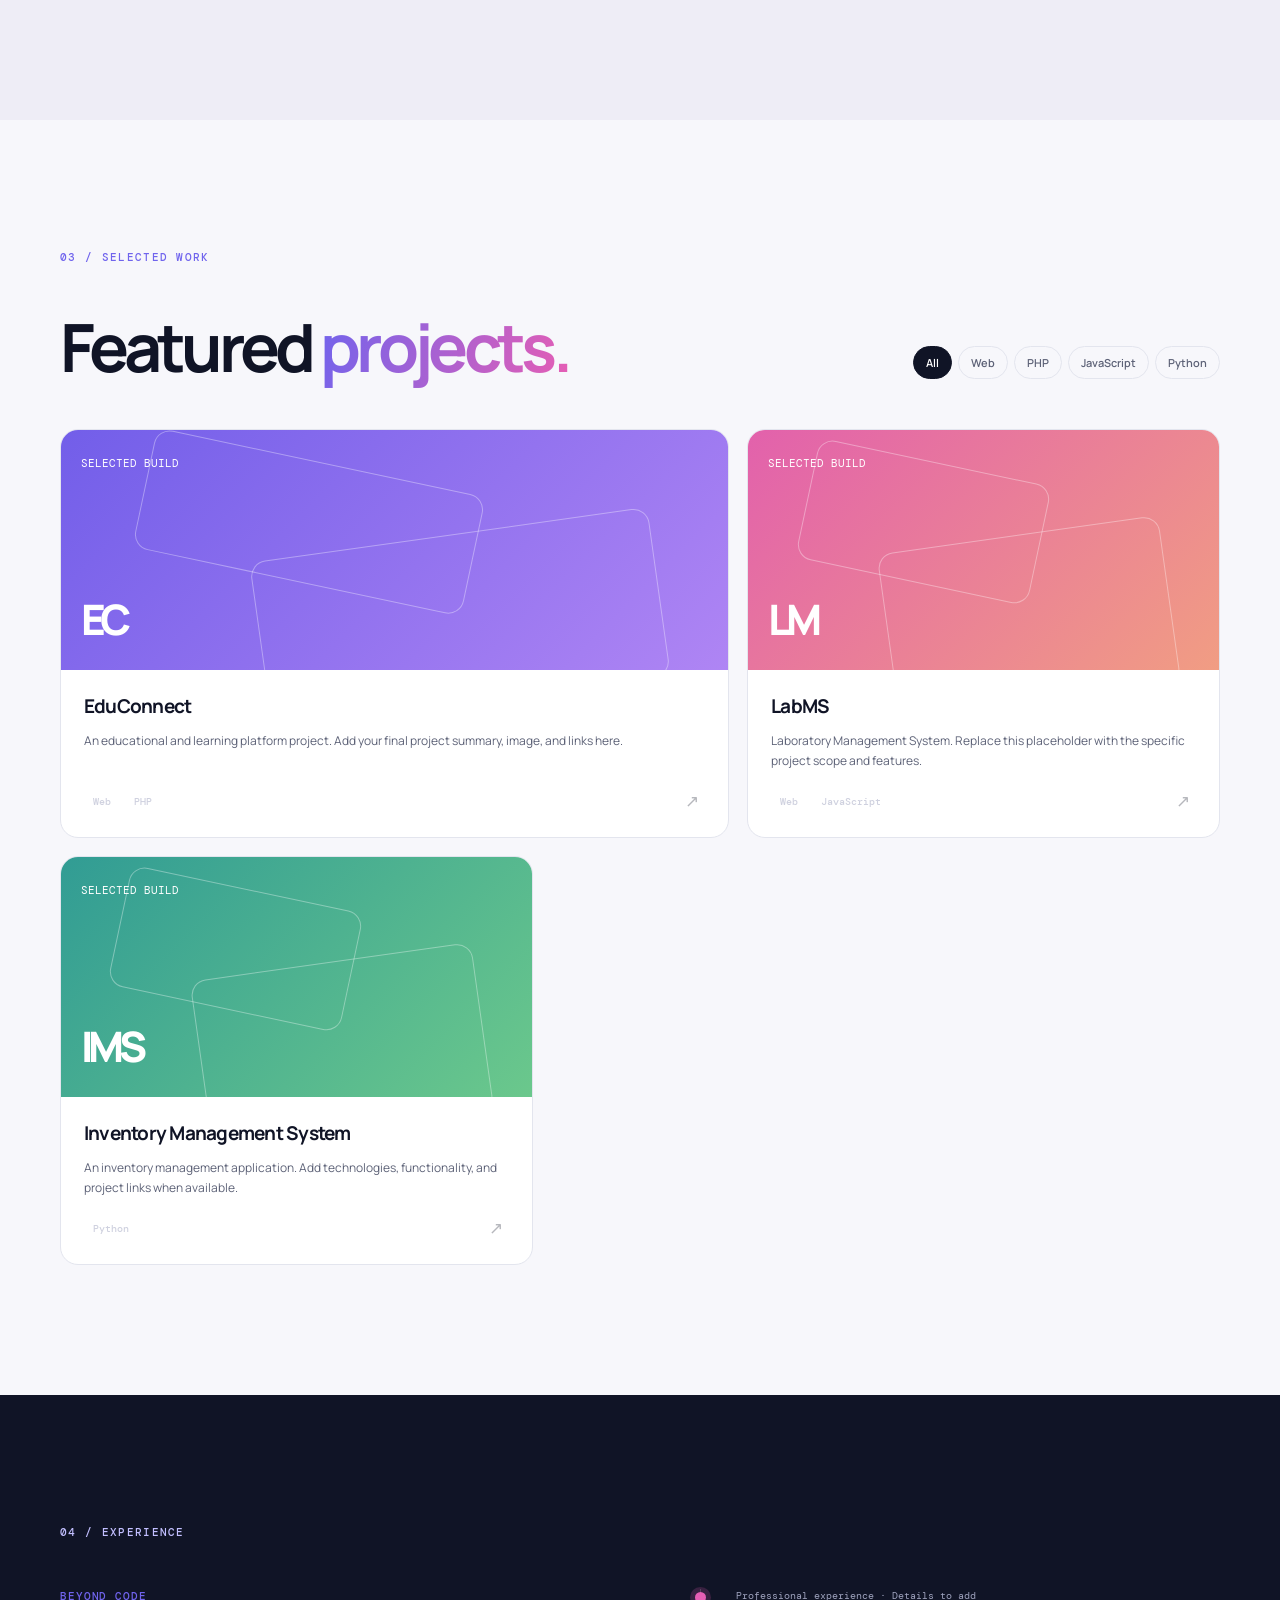
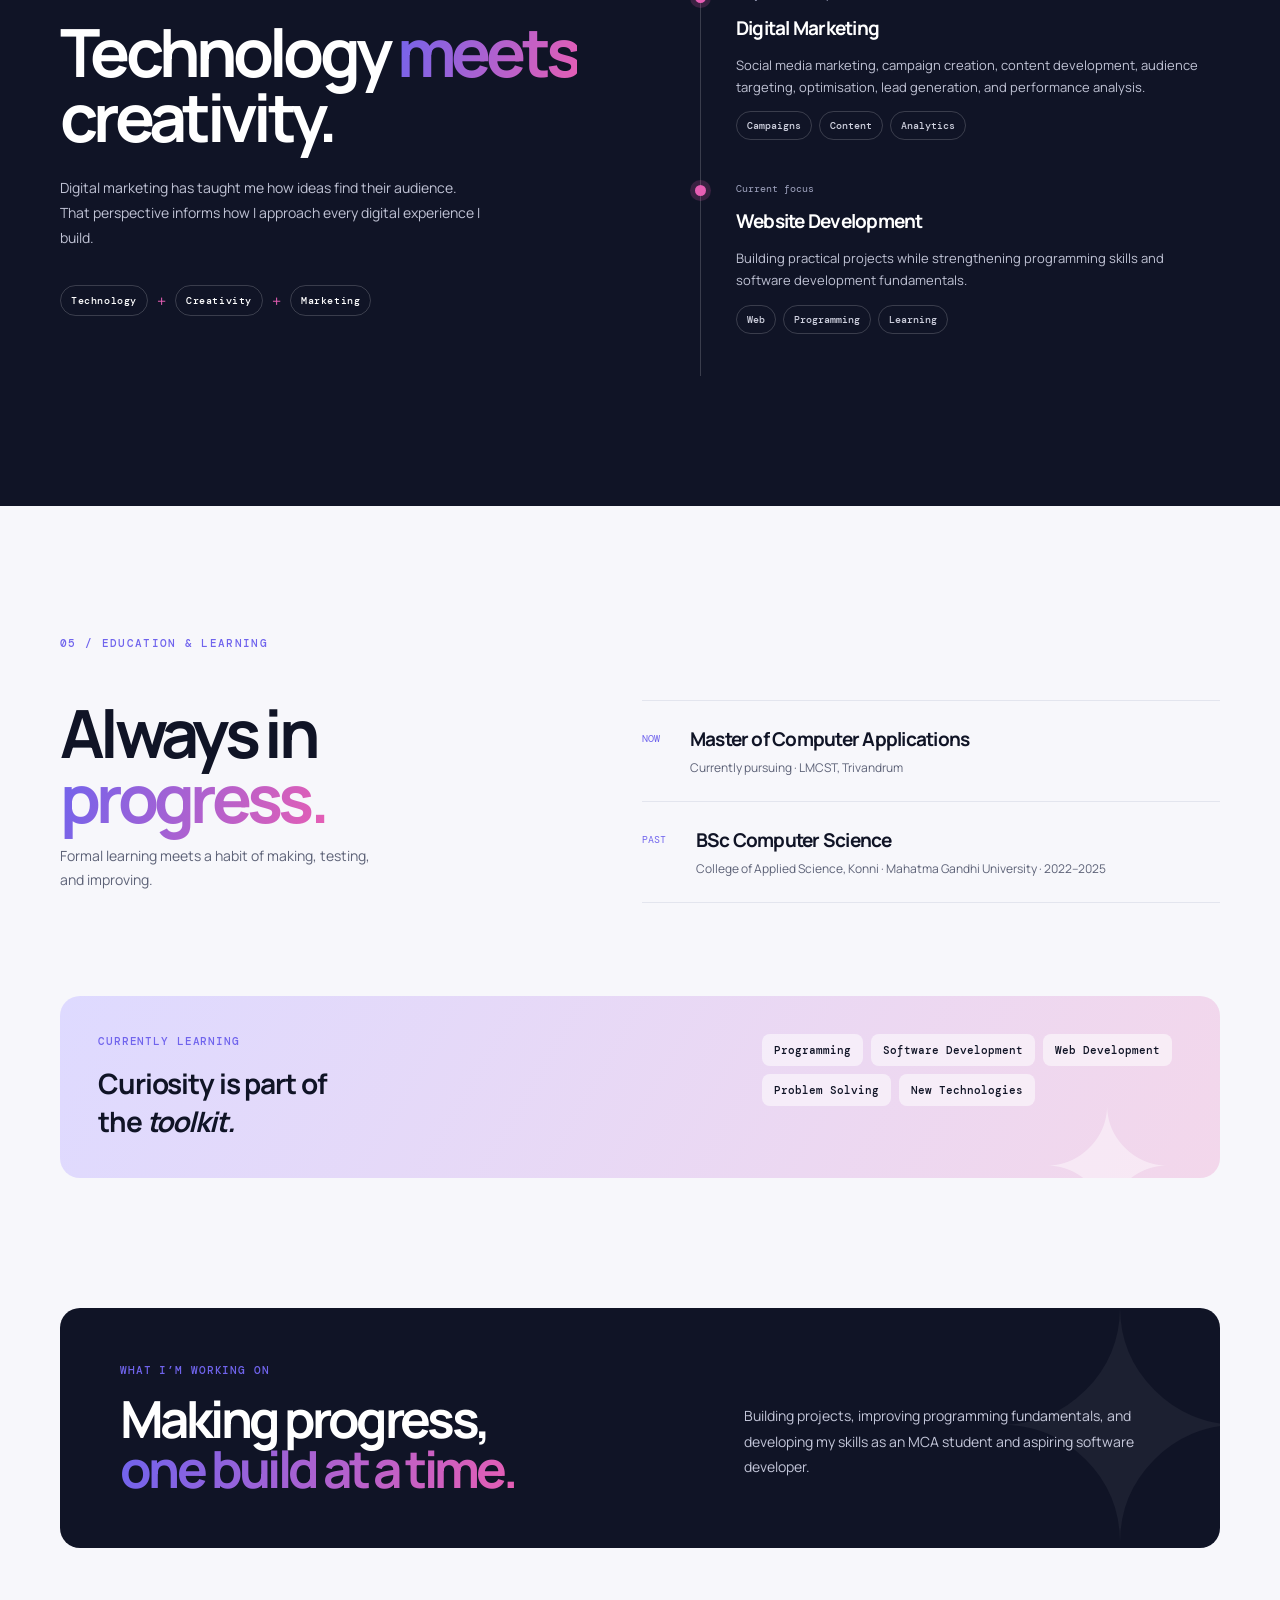
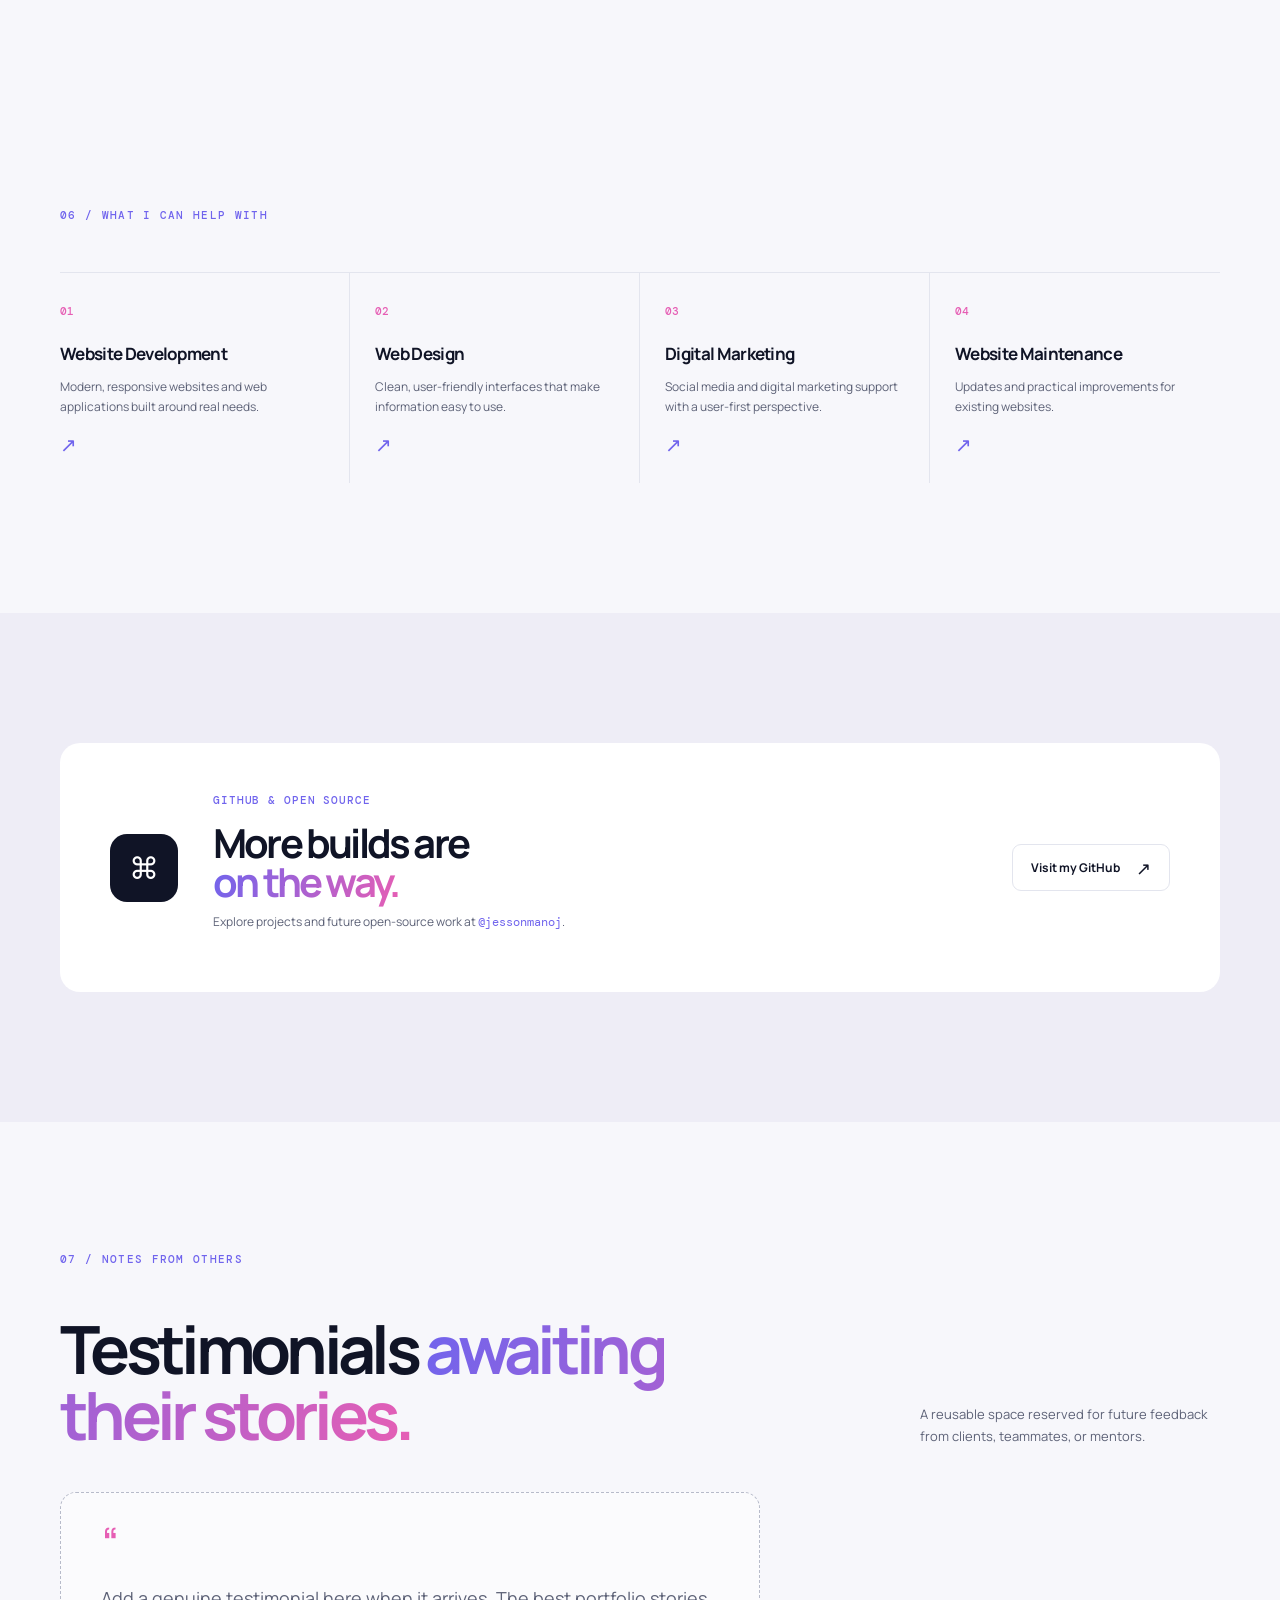
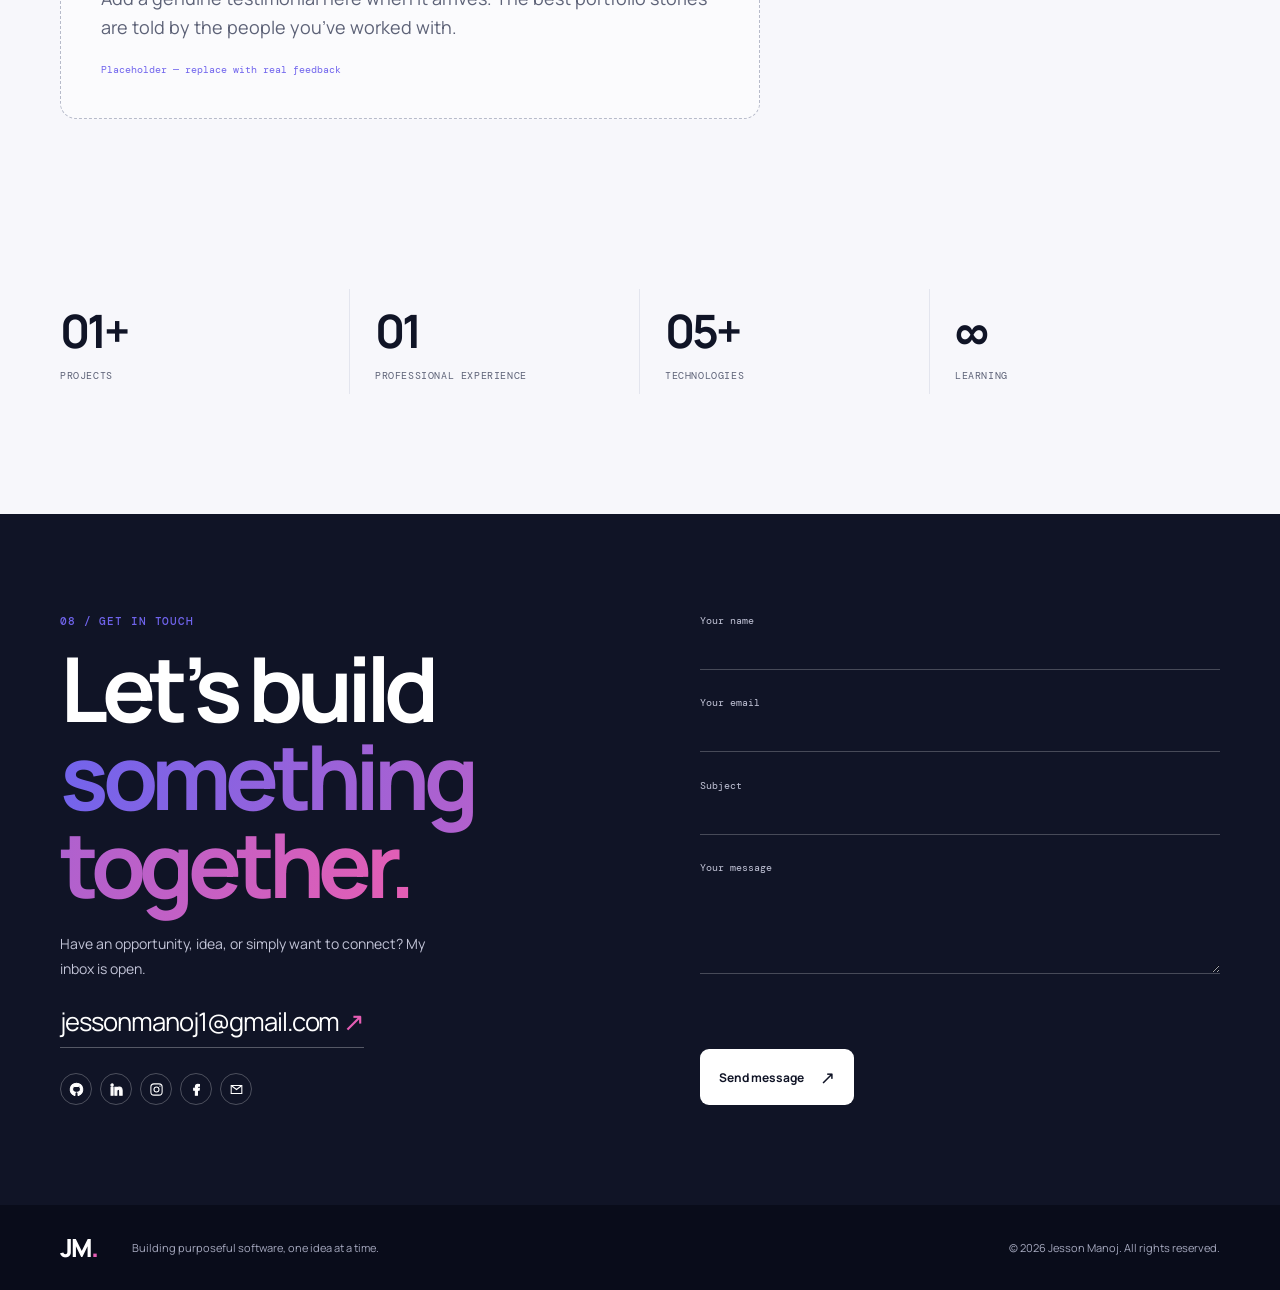
==== commit 16ddcce5: "Add files via upload" ====
--- a/index.html
+++ b/index.html
@@ -102,5 +102,5 @@
   </main>
   <footer><div class="section-shell"><a class="brand" href="#home">JM<span>.</span></a><p>Building purposeful software, one idea at a time.</p><p>© <span id="year"></span> Jesson Manoj. All rights reserved.</p></div></footer>
   <div class="easter-egg" aria-live="polite">console.log('Thanks for exploring the code.');</div>
-  <script src="script.js?v=20260823"></script>
+  <script src="script.js?v=20260823-formspree"></script>
 </body></html>
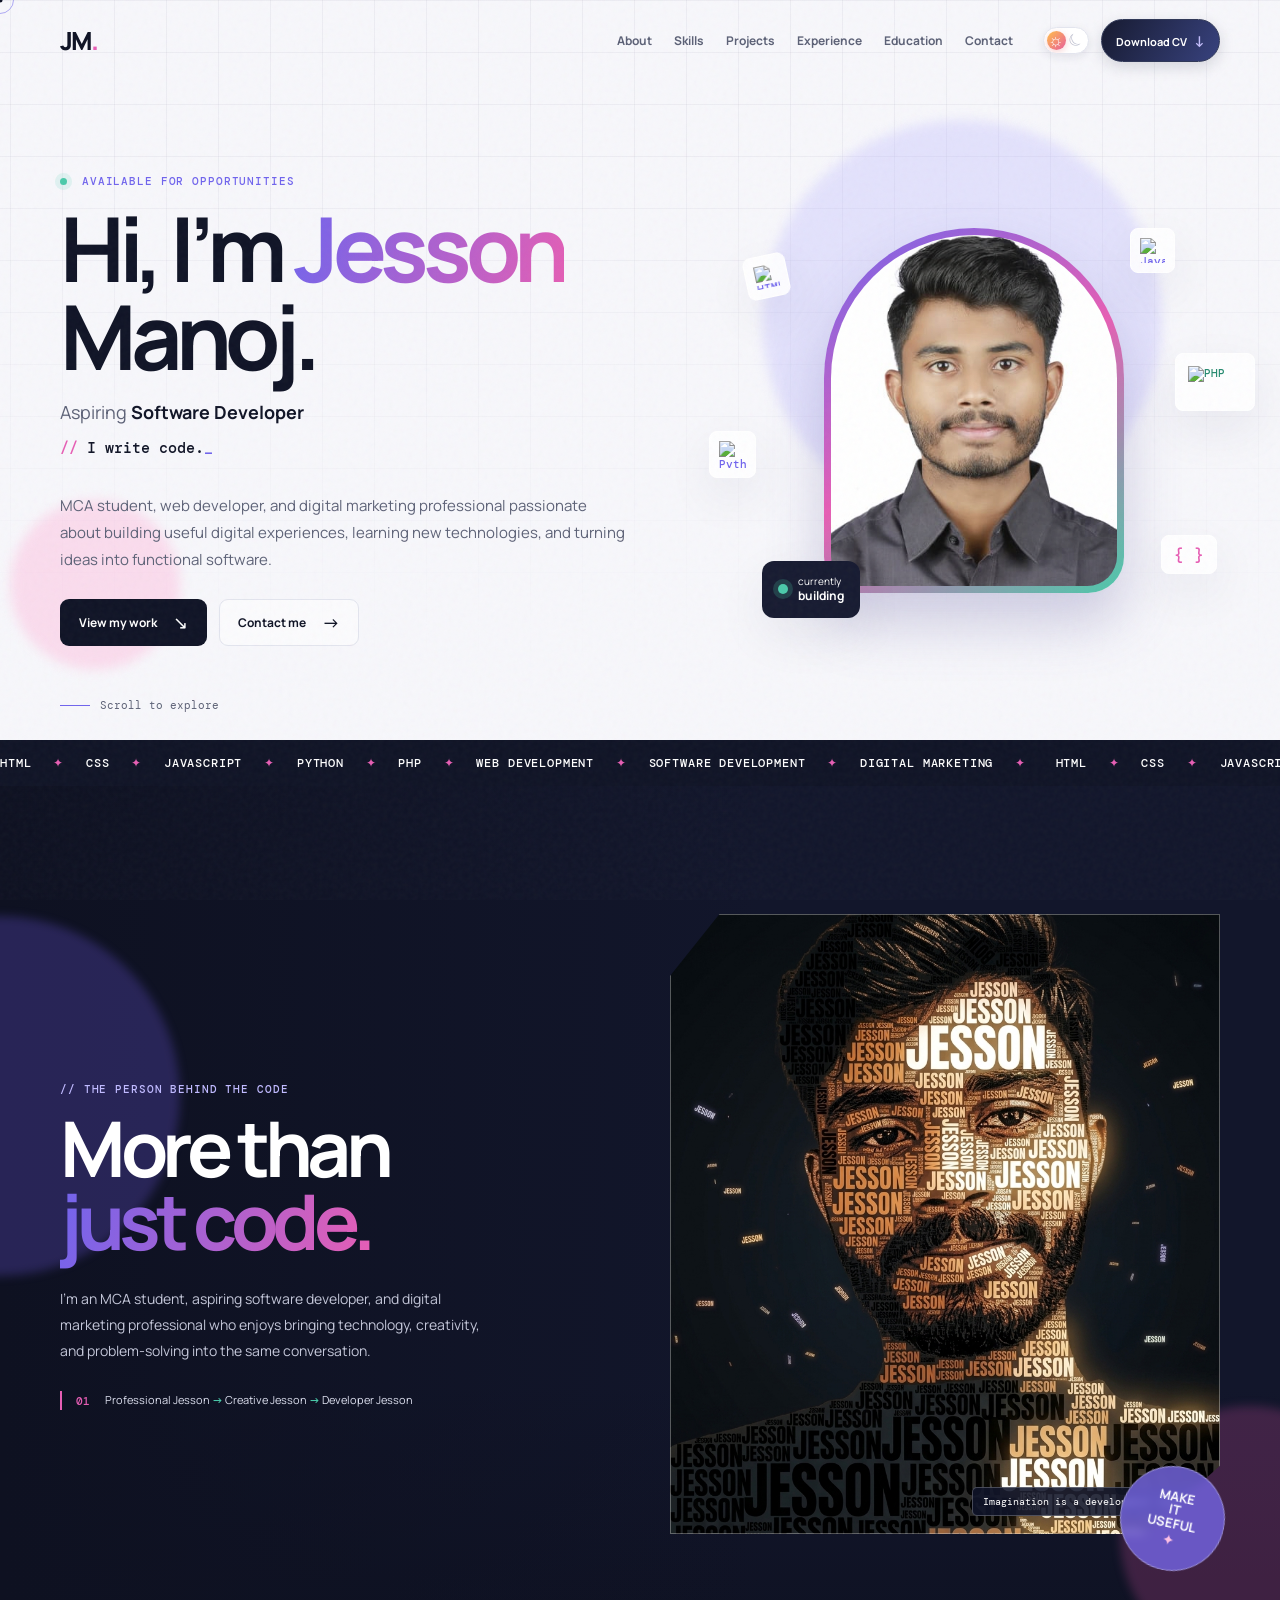
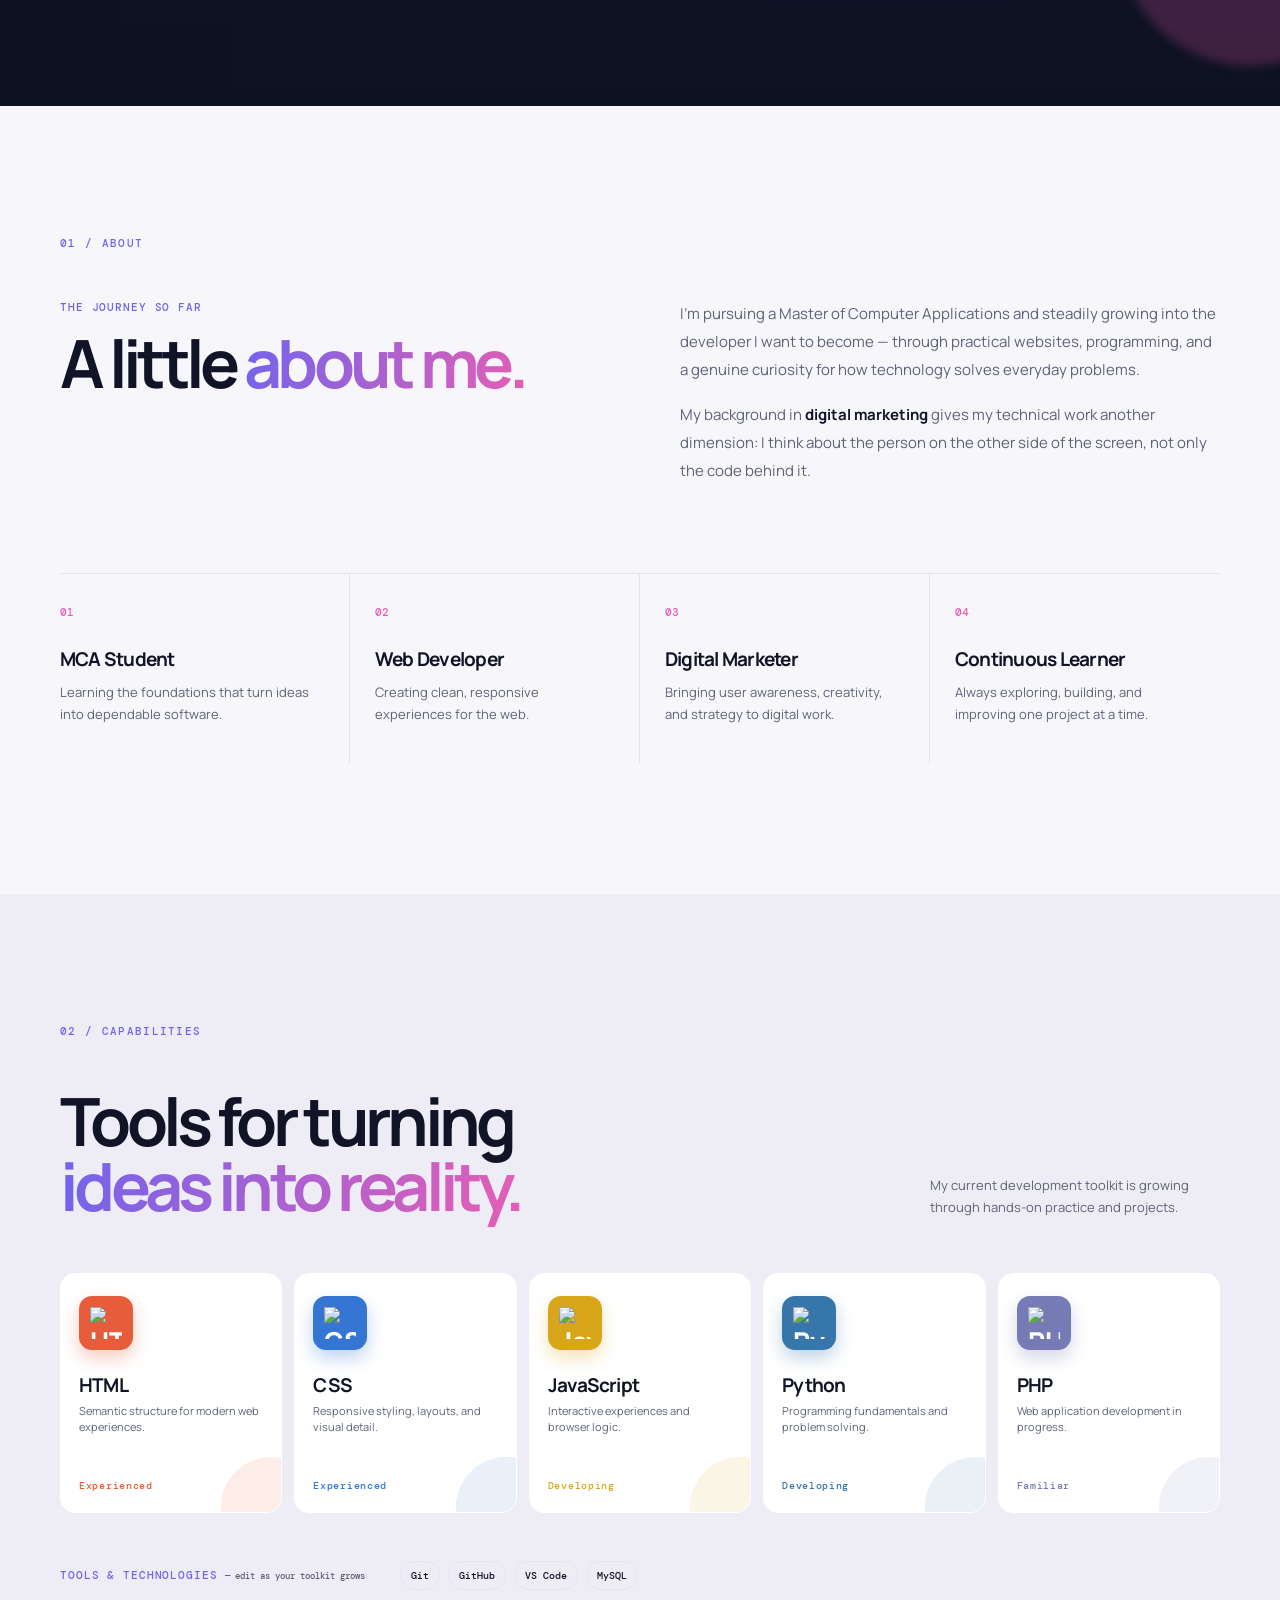
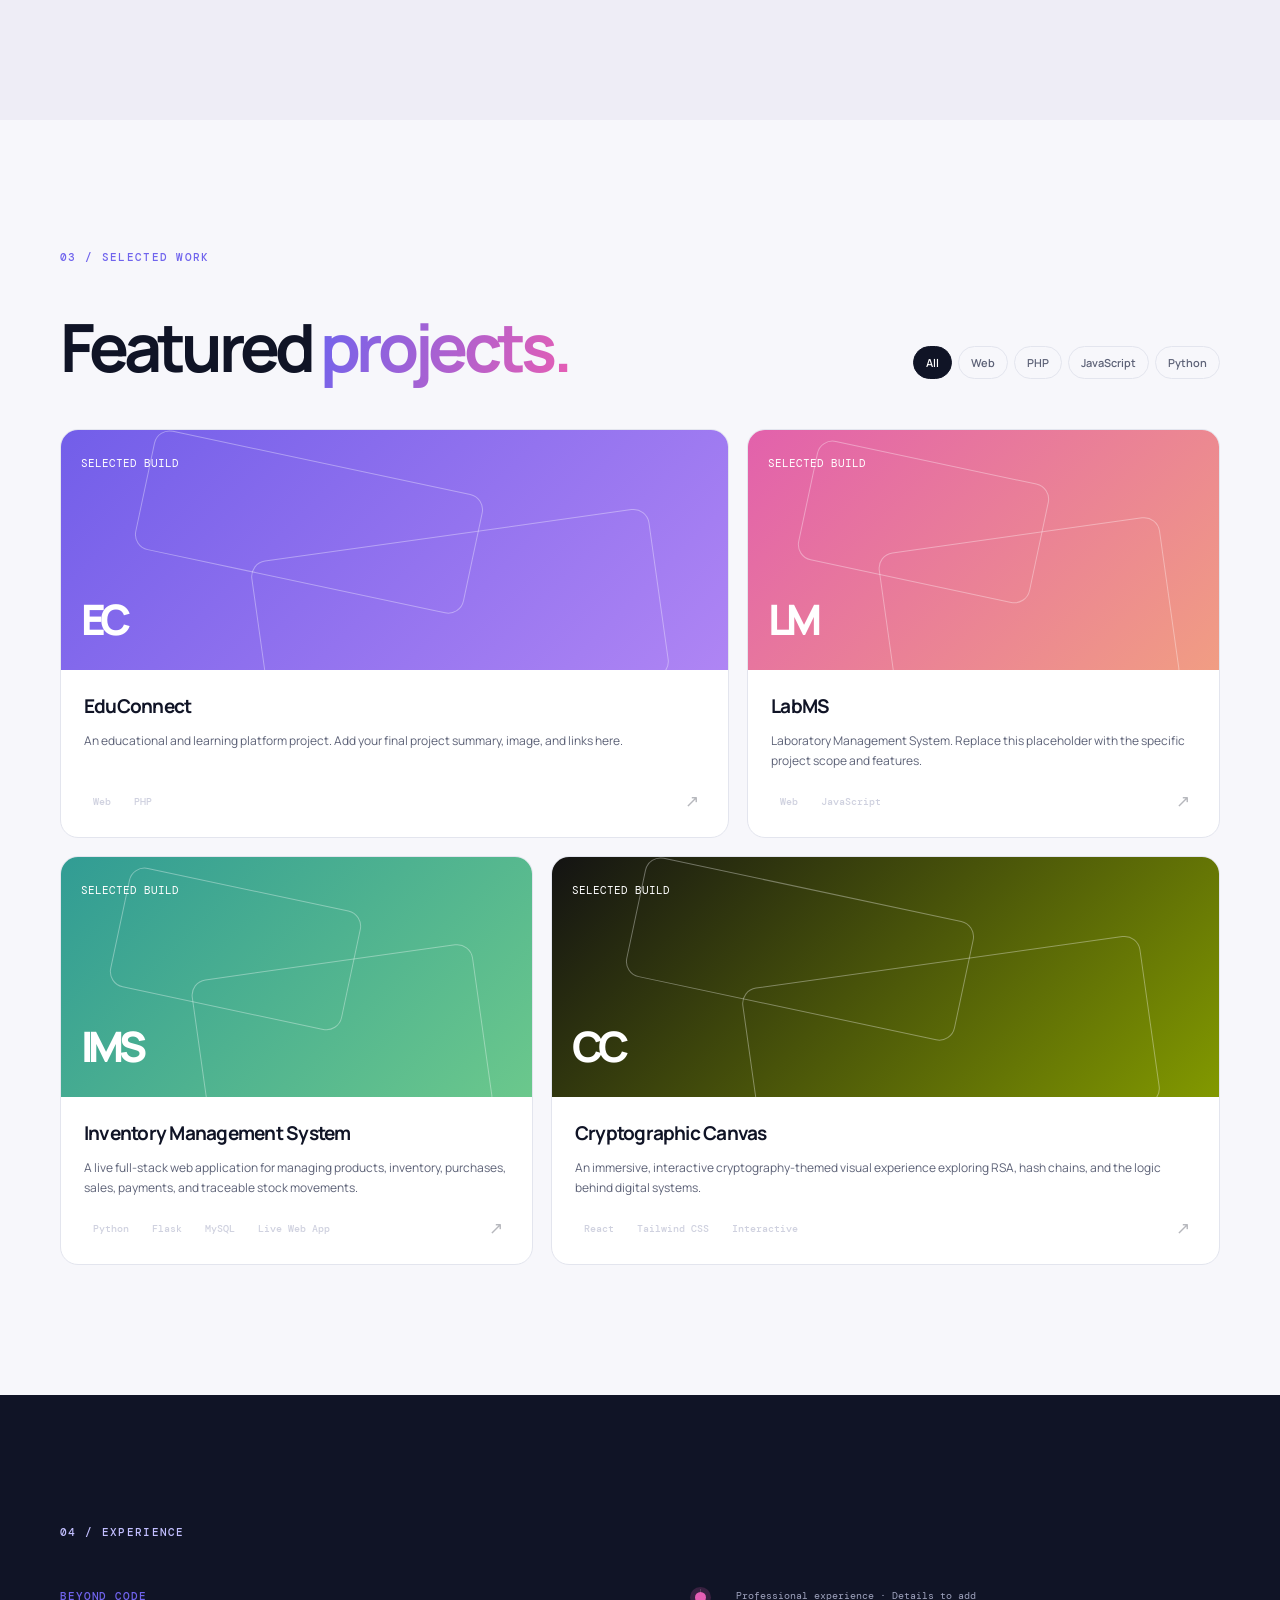
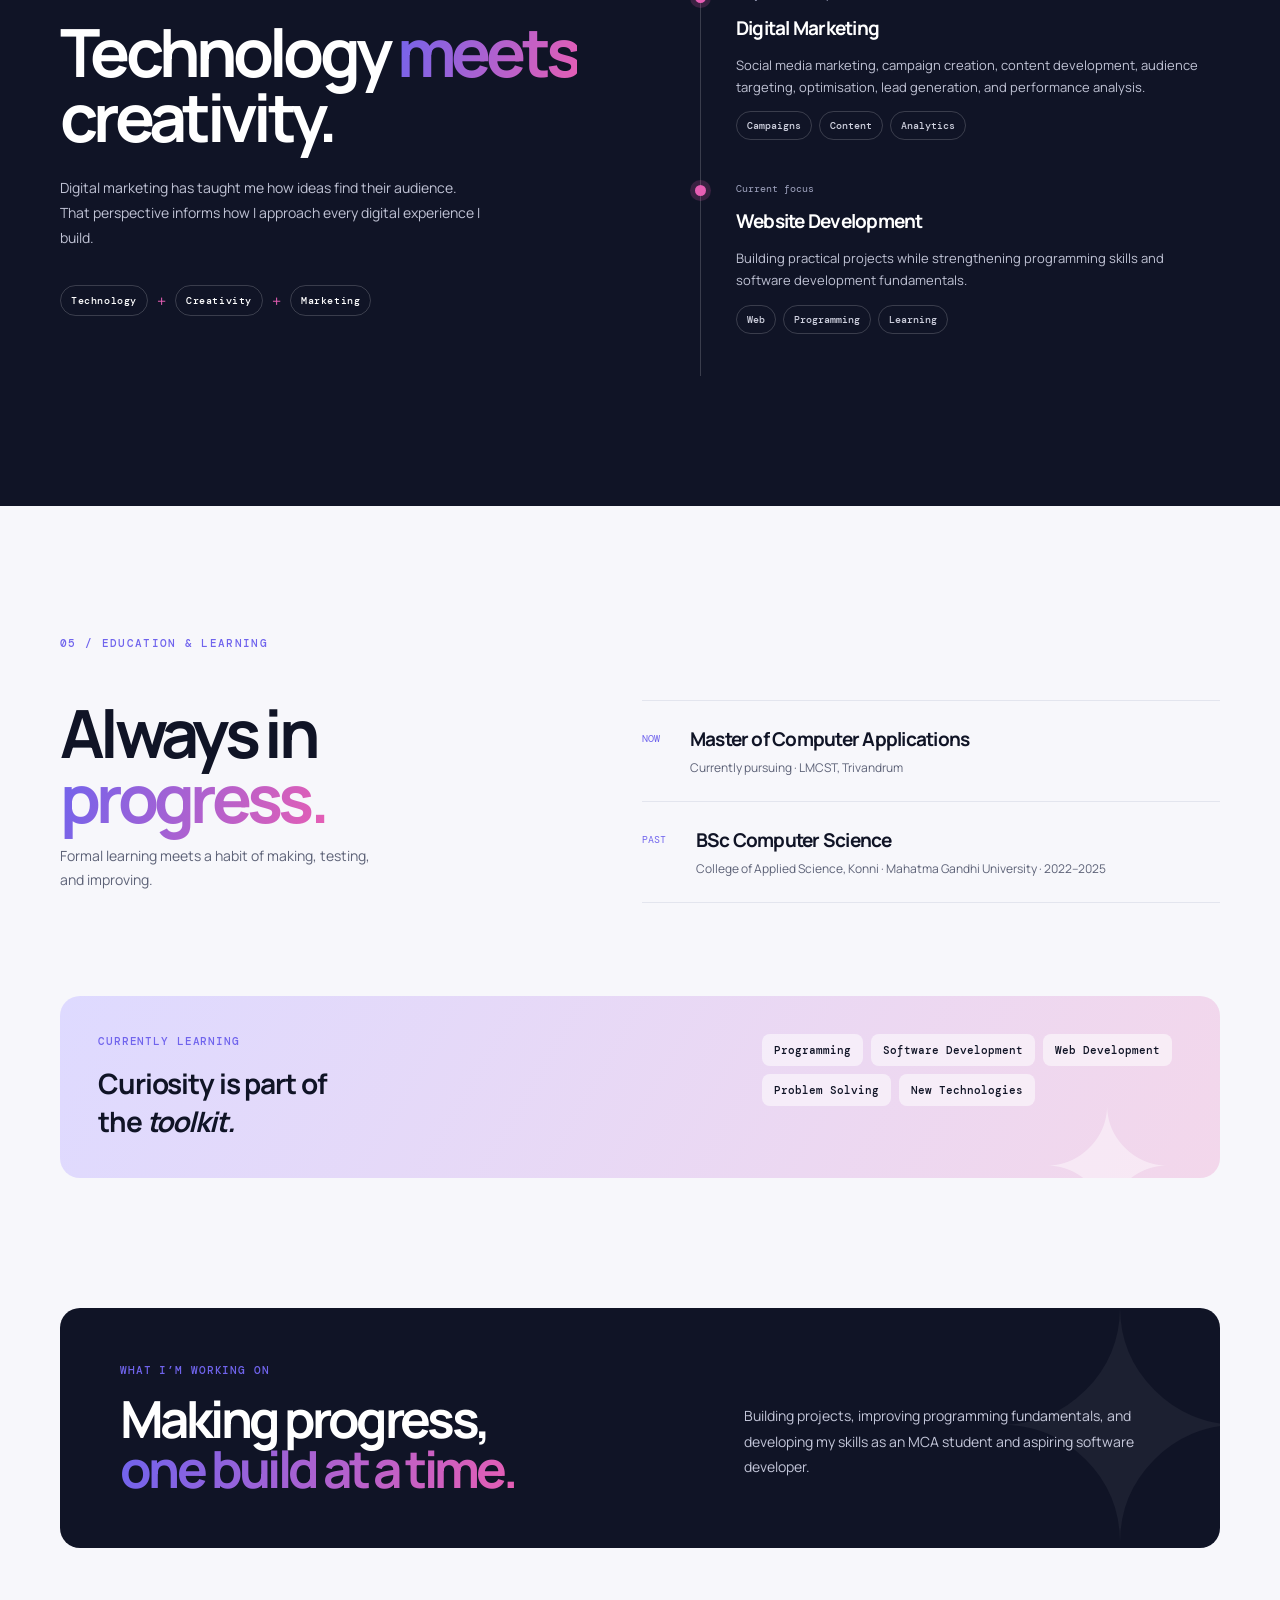
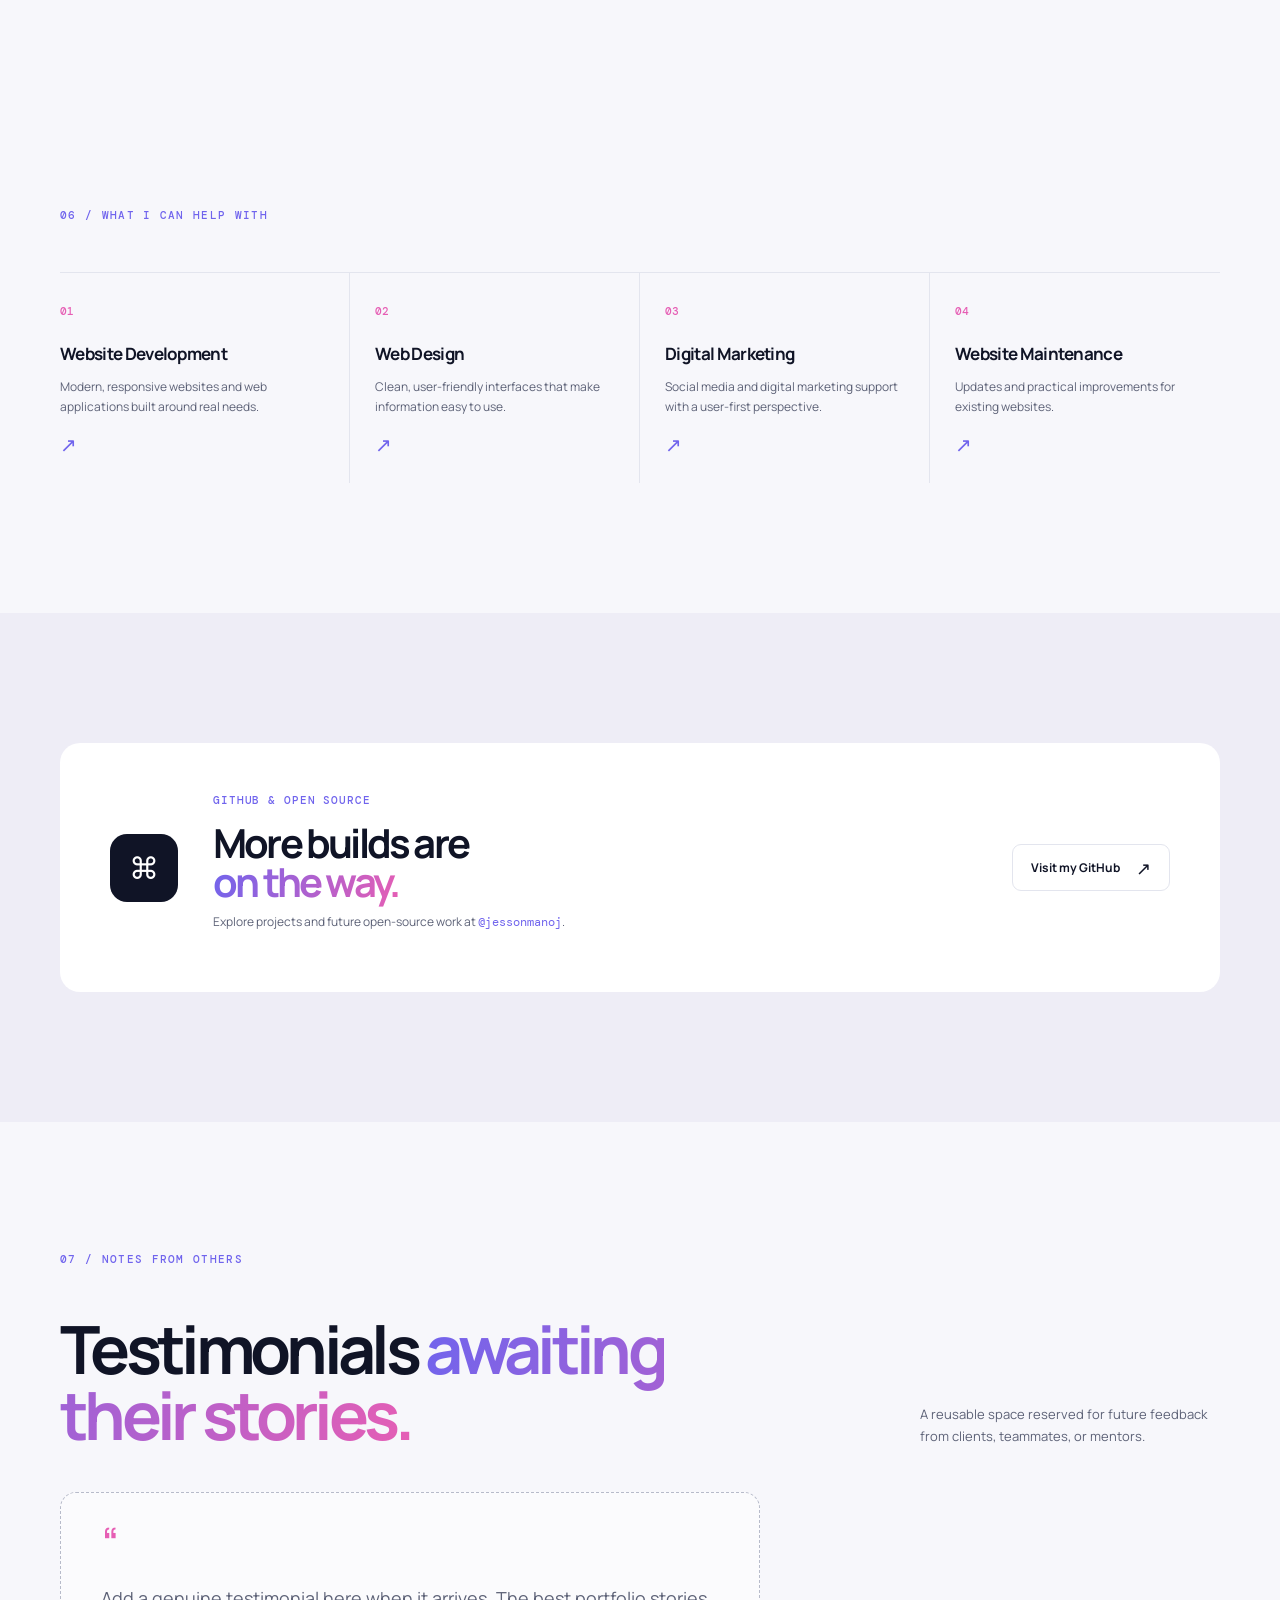
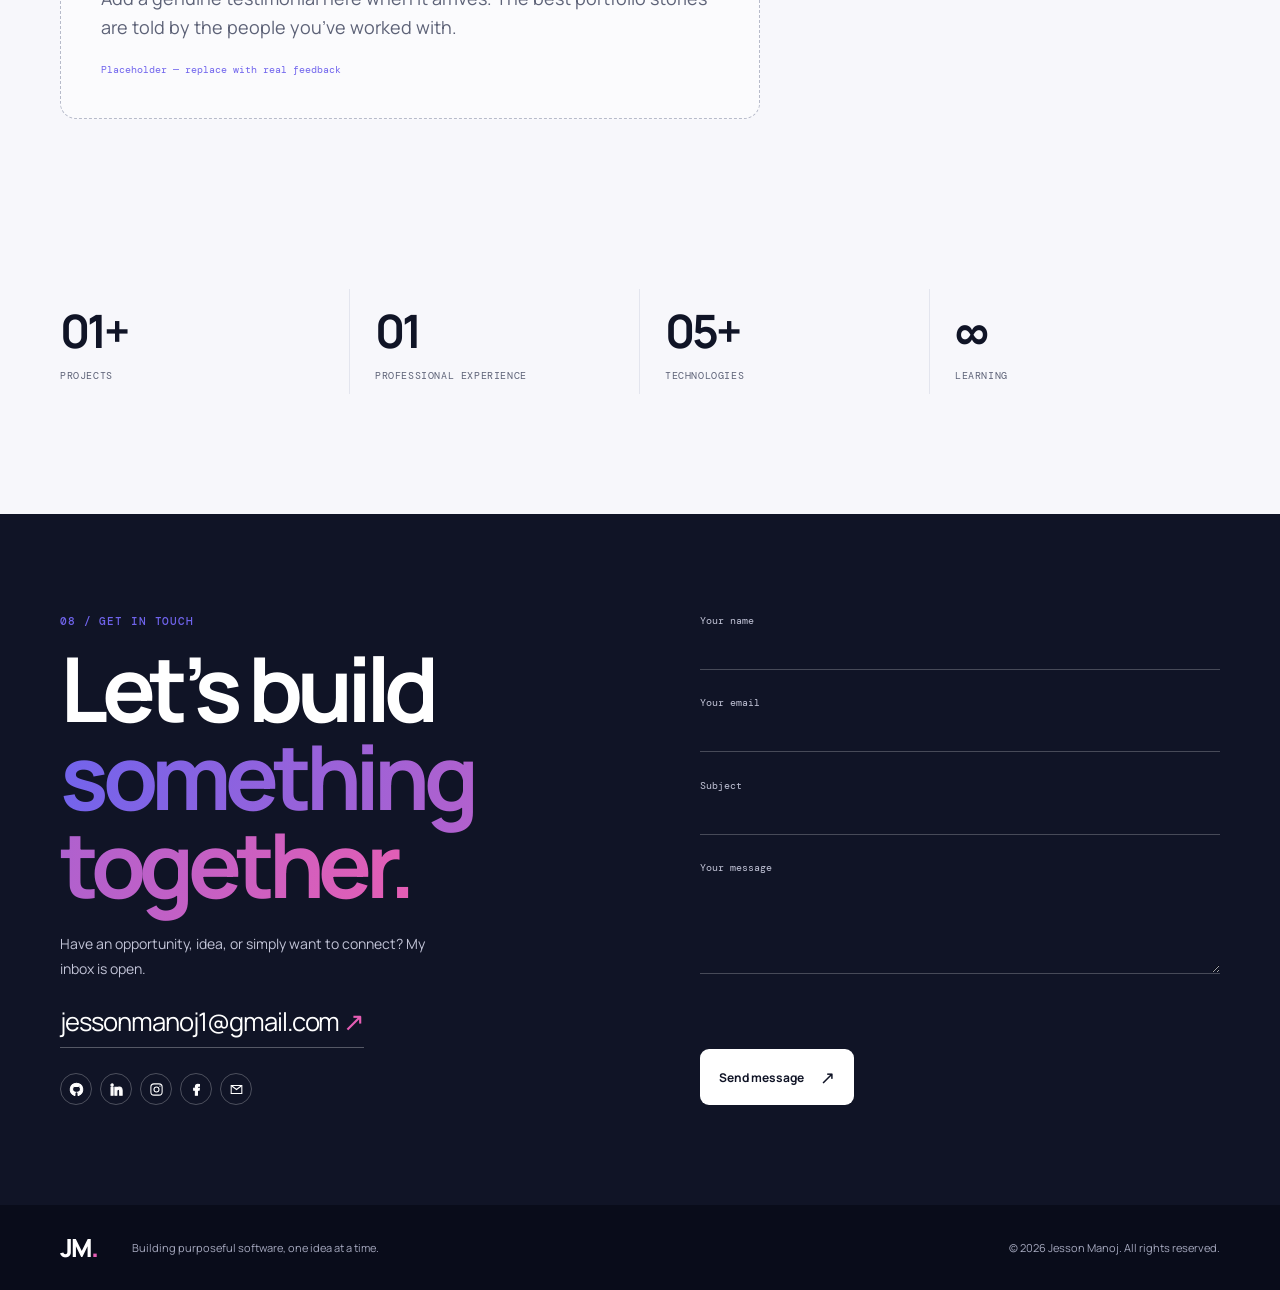
==== commit 40d24861: "Add files via upload" ====
--- a/index.html
+++ b/index.html
@@ -6,9 +6,6 @@
   <meta name="description" content="Portfolio of Jesson Manoj, an MCA student, aspiring software developer, web developer, and digital marketing professional." />
   <meta property="og:title" content="Jesson Manoj | Aspiring Software Developer" />
   <meta property="og:description" content="Building purposeful software, one idea at a time." />
-  <meta property="og:url" content="https://jessonmanoj.github.io/portfolio/" />
-  <meta property="og:image" content="https://jessonmanoj.github.io/portfolio/assets/images/jesson_creative.png" />
-  <link rel="canonical" href="https://jessonmanoj.github.io/portfolio/" />
   <meta name="theme-color" content="#0b1020" />
   <title>Jesson Manoj | Aspiring Software Developer</title>
   <link rel="icon" href="assets/favicon.svg" type="image/svg+xml" />
@@ -19,7 +16,7 @@
   <link rel="stylesheet" href="styles.css" />
   <link rel="stylesheet" href="theme-enhancements.css" />
   <link rel="stylesheet" href="social-enhancements.css" />
-  <link rel="stylesheet" href="position-fixes.css?v=20260823" />
+  <link rel="stylesheet" href="position-fixes.css" />
 </head>
 <body>
   <div class="loader" aria-label="Loading"><span>JM</span></div>
@@ -84,7 +81,7 @@
 
     <section id="experience" class="section experience-section"><div class="section-shell"><div class="section-label reveal">04 / EXPERIENCE</div><div class="experience-layout"><div class="experience-intro reveal"><p class="eyebrow">Beyond code</p><h2>Technology <em>meets</em> creativity.</h2><p>Digital marketing has taught me how ideas find their audience. That perspective informs how I approach every digital experience I build.</p><div class="blend"><b>Technology</b><span>+</span><b>Creativity</b><span>+</span><b>Marketing</b></div></div><div class="timeline reveal delay-1"><article><span class="timeline-dot"></span><p class="timeline-meta">Professional experience · Details to add</p><h3>Digital Marketing</h3><p>Social media marketing, campaign creation, content development, audience targeting, optimisation, lead generation, and performance analysis.</p><div class="tags"><span>Campaigns</span><span>Content</span><span>Analytics</span></div></article><article><span class="timeline-dot"></span><p class="timeline-meta">Current focus</p><h3>Website Development</h3><p>Building practical projects while strengthening programming skills and software development fundamentals.</p><div class="tags"><span>Web</span><span>Programming</span><span>Learning</span></div></article></div></div></div></section>
 
-    <section id="education" class="section section-shell"><div class="section-label reveal">05 / EDUCATION & LEARNING</div><div class="education-grid"><div class="education-title reveal"><h2>Always in<br /><em>progress.</em></h2><p>Formal learning meets a habit of making, testing, and improving.</p></div><div class="education-list"><article class="reveal"><span>NOW</span><div><h3>Master of Computer Applications</h3><p>Currently pursuing · College and university details to add</p></div></article><article class="reveal delay-1"><span>PAST</span><div><h3>BSc Computer Science</h3><p>C.A.S Konni, M.G University 2022-2025</p></div></article></div></div>
+    <section id="education" class="section section-shell"><div class="section-label reveal">05 / EDUCATION & LEARNING</div><div class="education-grid"><div class="education-title reveal"><h2>Always in<br /><em>progress.</em></h2><p>Formal learning meets a habit of making, testing, and improving.</p></div><div class="education-list"><article class="reveal"><span>NOW</span><div><h3>Master of Computer Applications</h3><p>Currently pursuing · College and university details to add</p></div></article><article class="reveal delay-1"><span>PAST</span><div><h3>BSc Computer Science</h3><p>College, university and graduation year to add</p></div></article></div></div>
       <div class="learning-panel reveal"><div><p class="eyebrow">Currently learning</p><h3>Curiosity is part of<br />the <em>toolkit.</em></h3></div><div class="learning-items"><span>Programming</span><span>Software Development</span><span>Web Development</span><span>Problem Solving</span><span>New Technologies</span></div></div>
     </section>
 
@@ -102,5 +99,5 @@
   </main>
   <footer><div class="section-shell"><a class="brand" href="#home">JM<span>.</span></a><p>Building purposeful software, one idea at a time.</p><p>© <span id="year"></span> Jesson Manoj. All rights reserved.</p></div></footer>
   <div class="easter-egg" aria-live="polite">console.log('Thanks for exploring the code.');</div>
-  <script src="script.js?v=20260823-formspree"></script>
+  <script src="script.js?v=cryptographic-canvas-20260905"></script>
 </body></html>
--- a/position-fixes.css
+++ b/position-fixes.css
@@ -5,4 +5,6 @@
 
 /* The contact form uses the visitor's email app; no setup note is shown. */
 .contact-form small{display:none}
+.projects-grid .project-card:nth-child(4){grid-column:span 7;cursor:pointer}
+@media(max-width:800px){.projects-grid .project-card:nth-child(4){grid-column:auto}}
 .contact-form small{display:none}
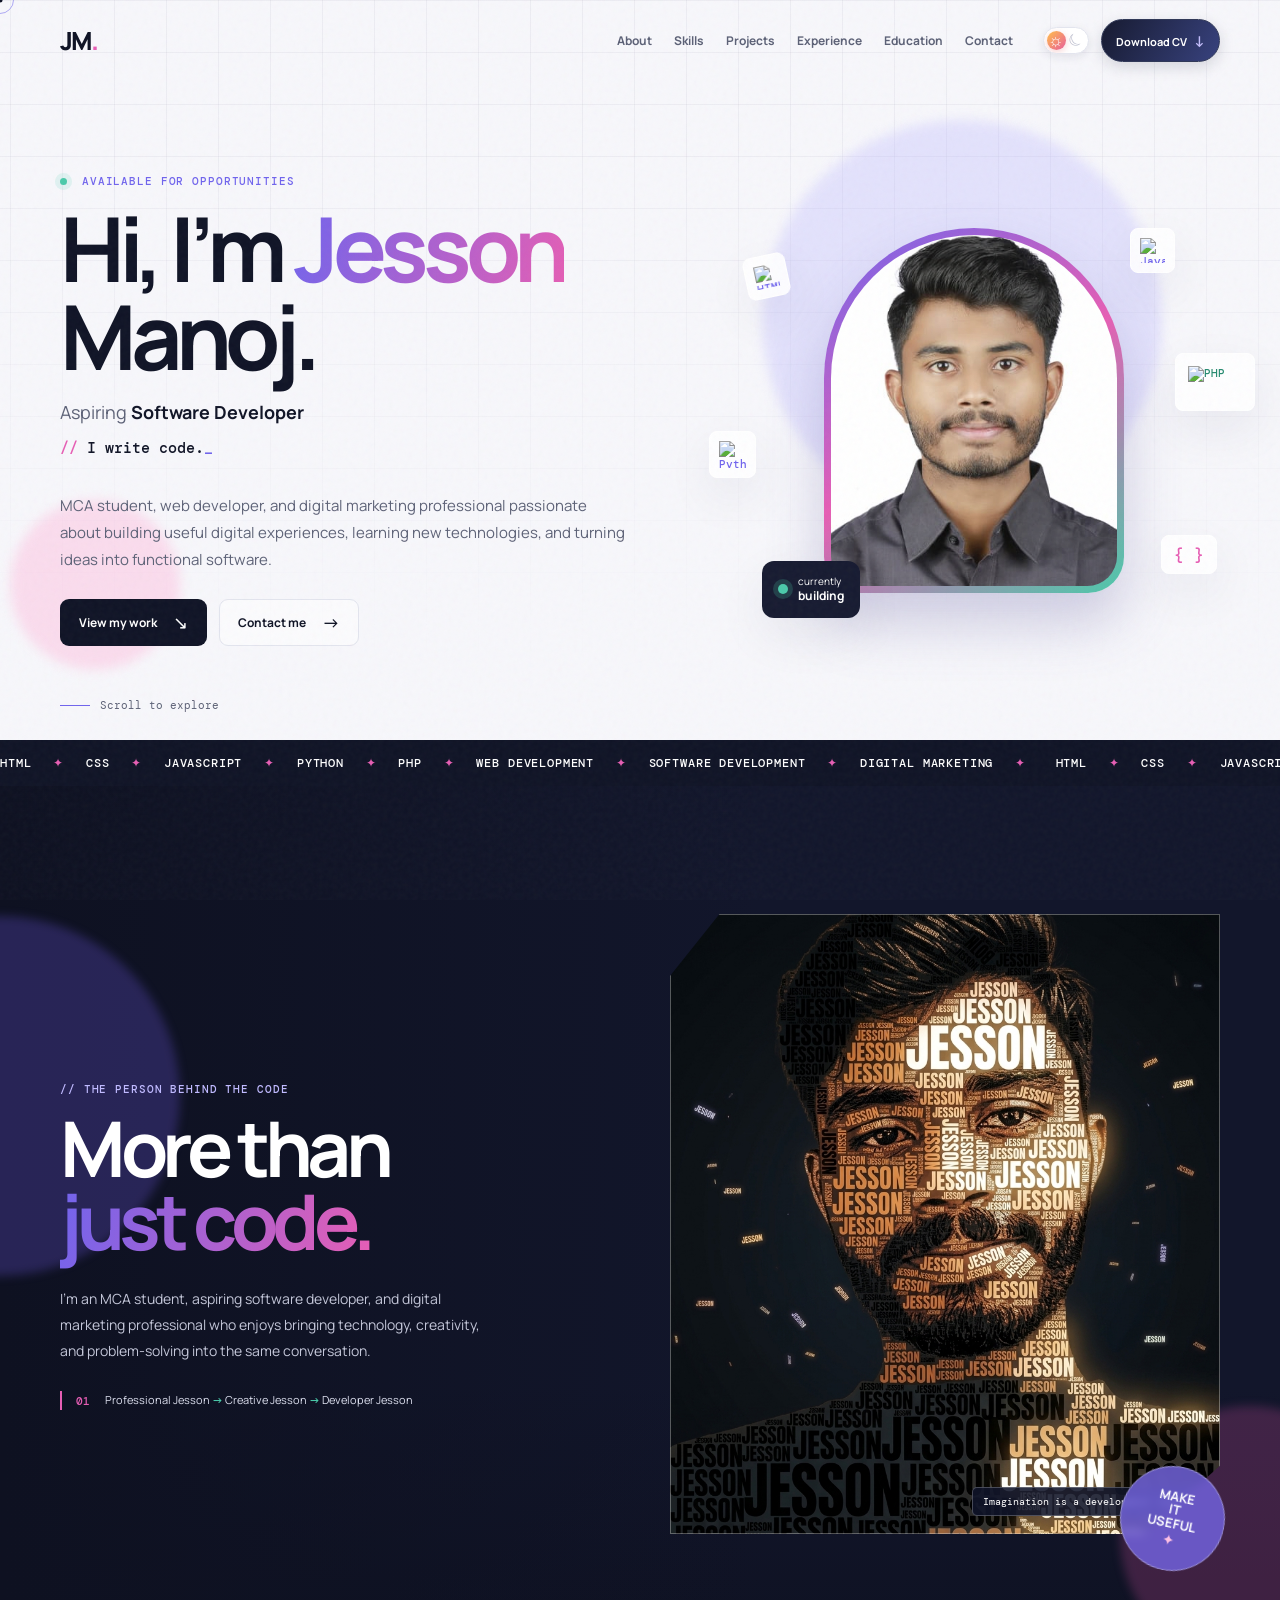
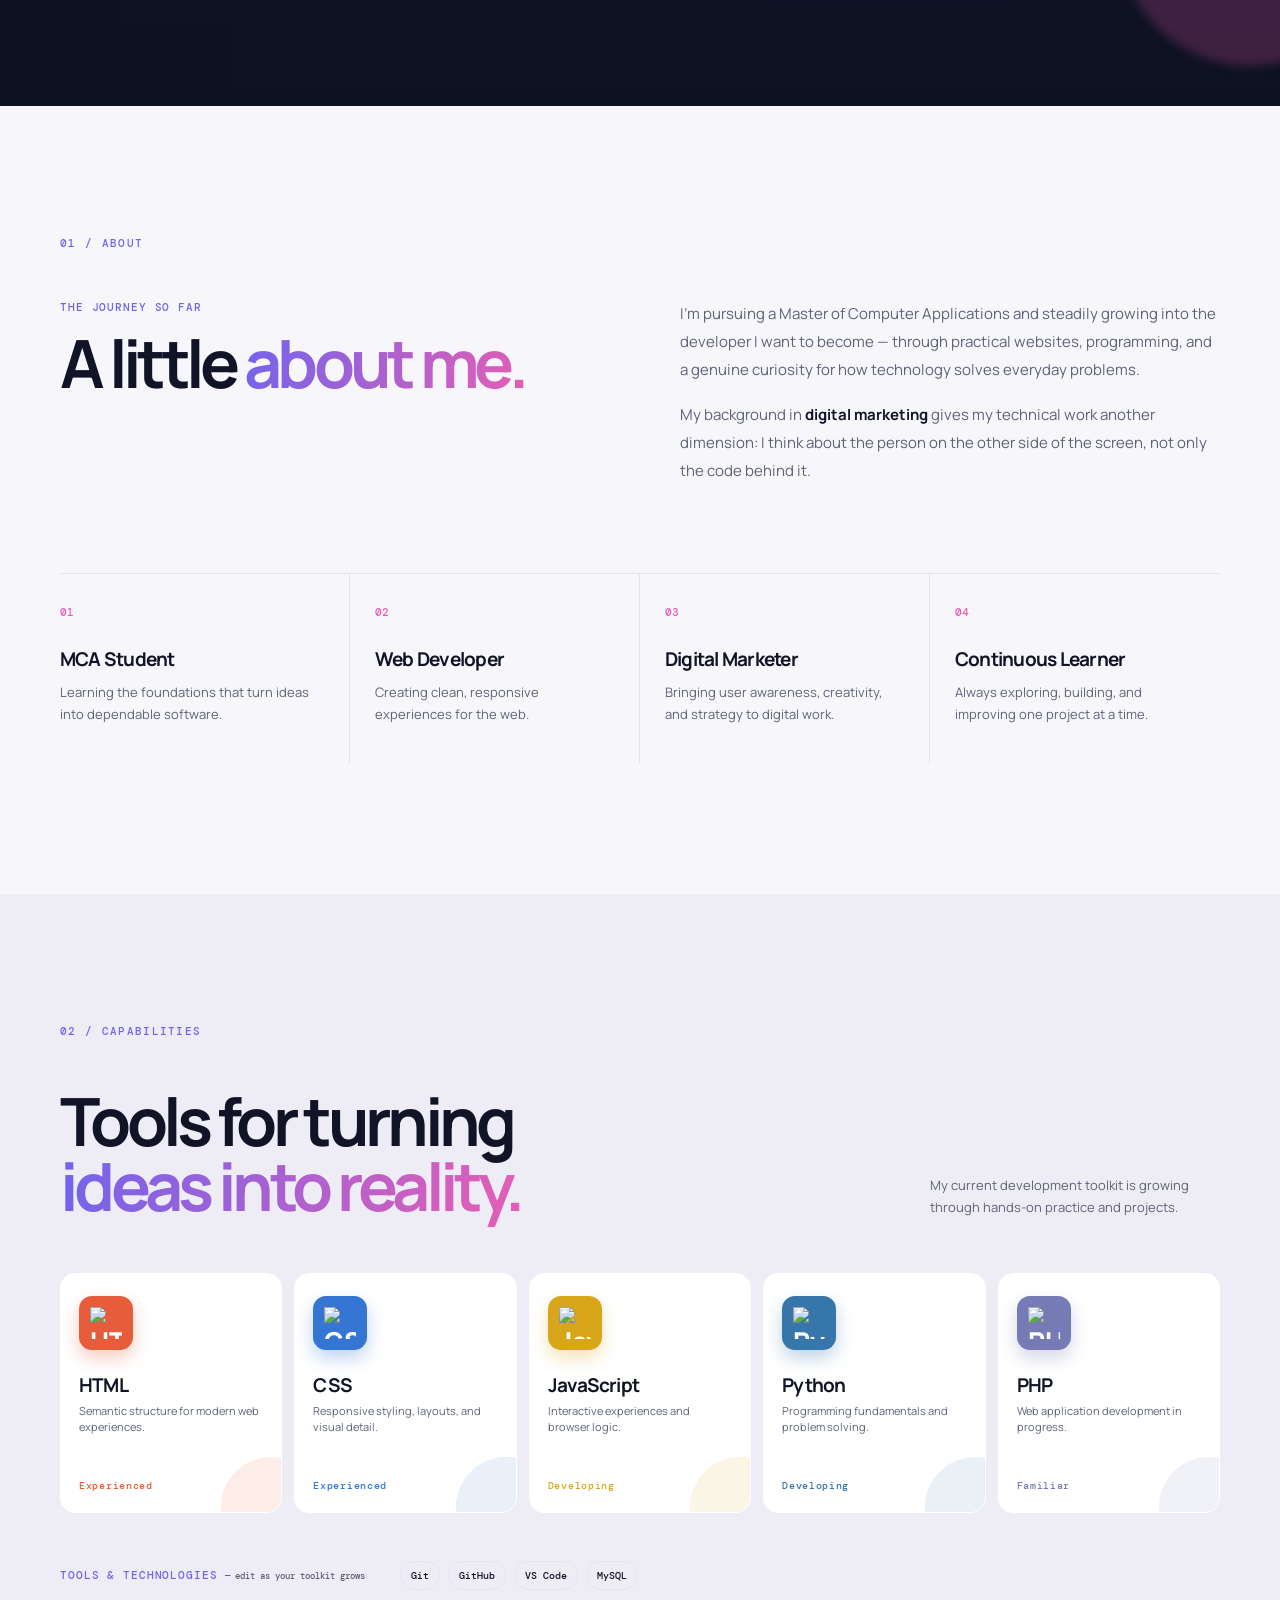
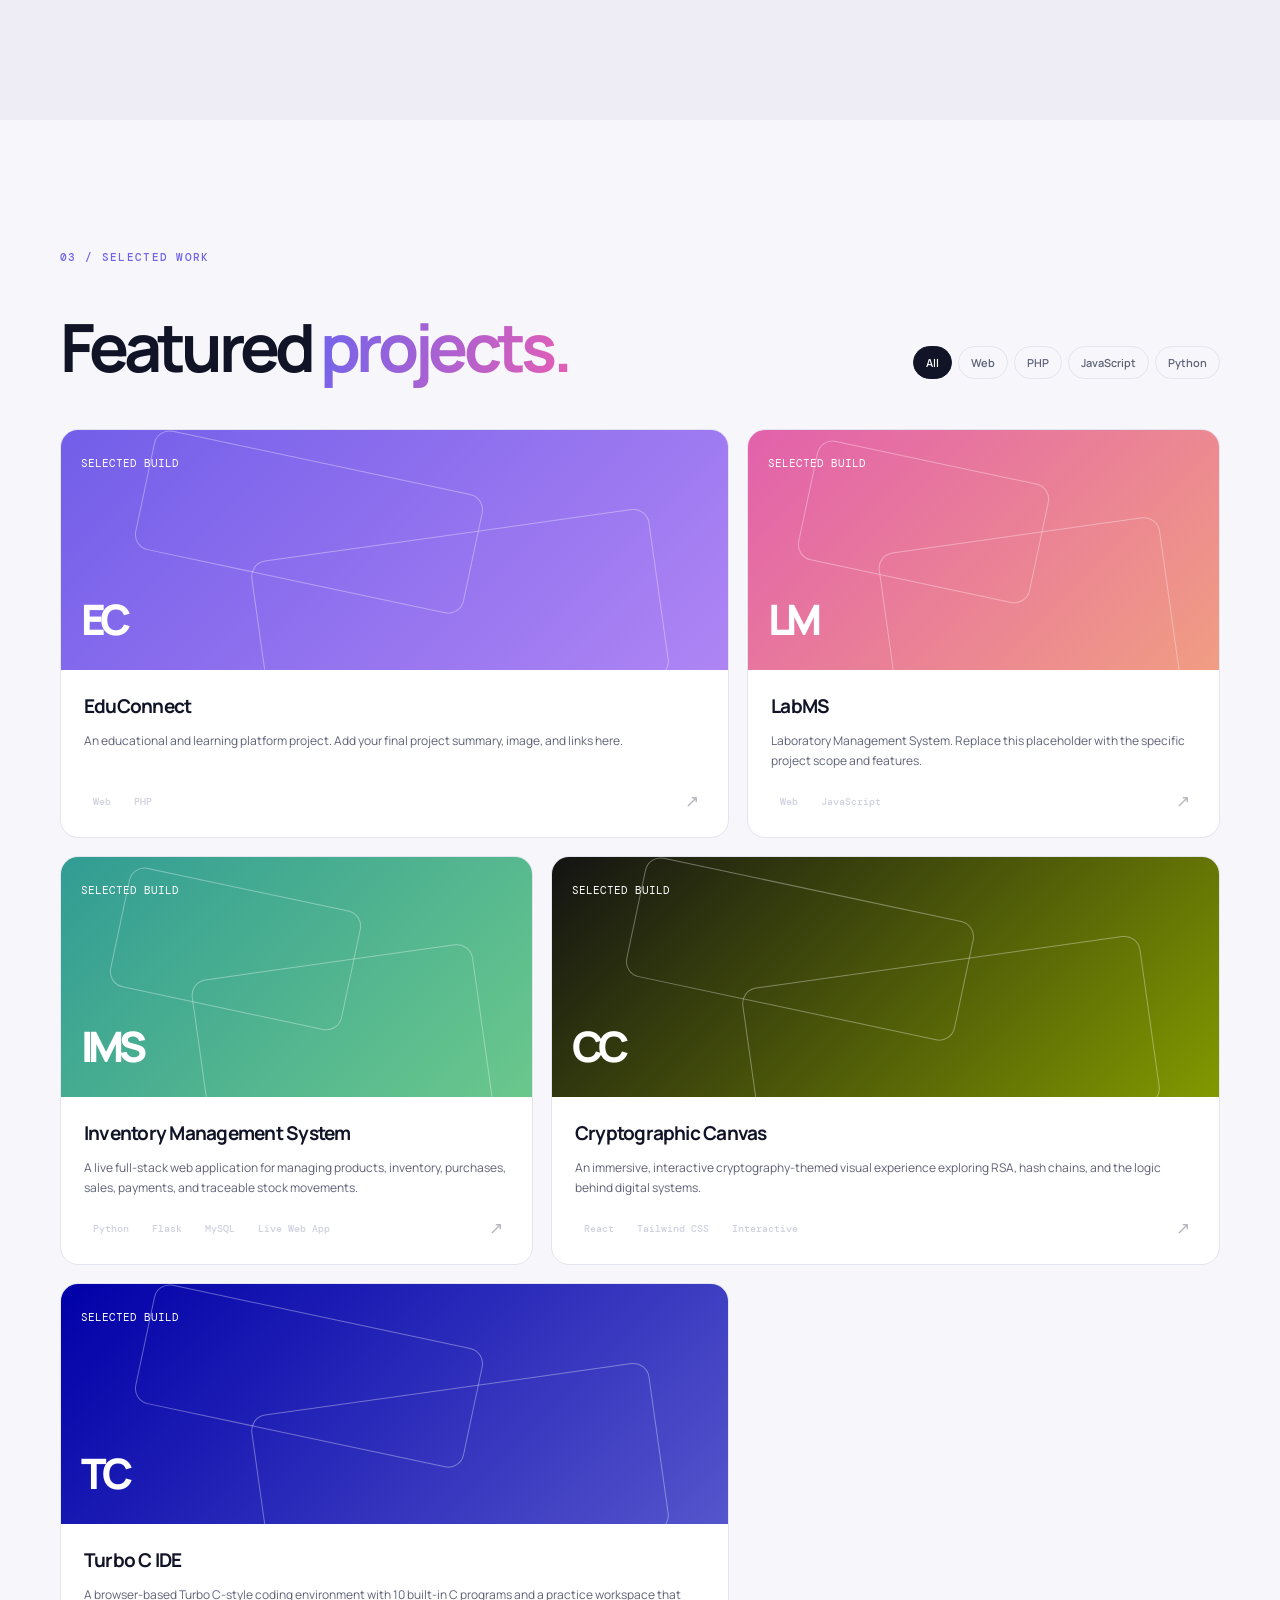
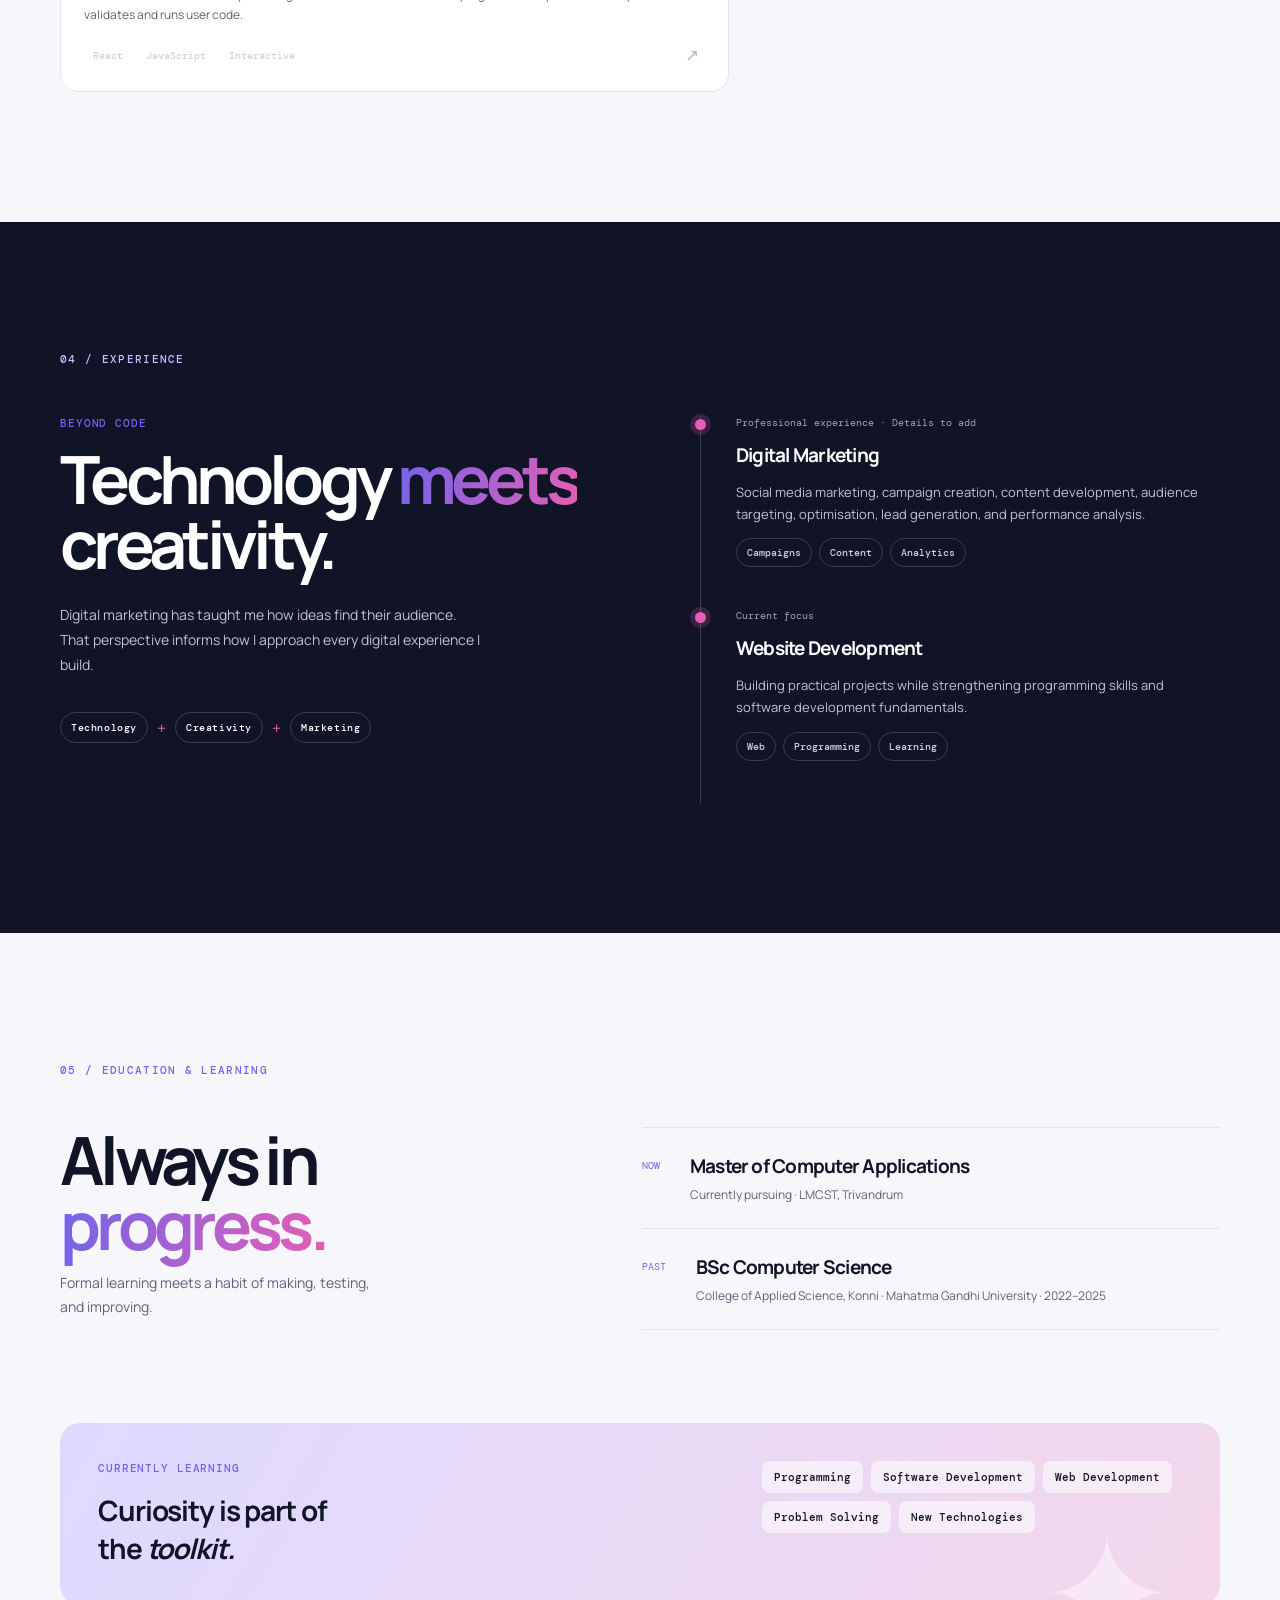
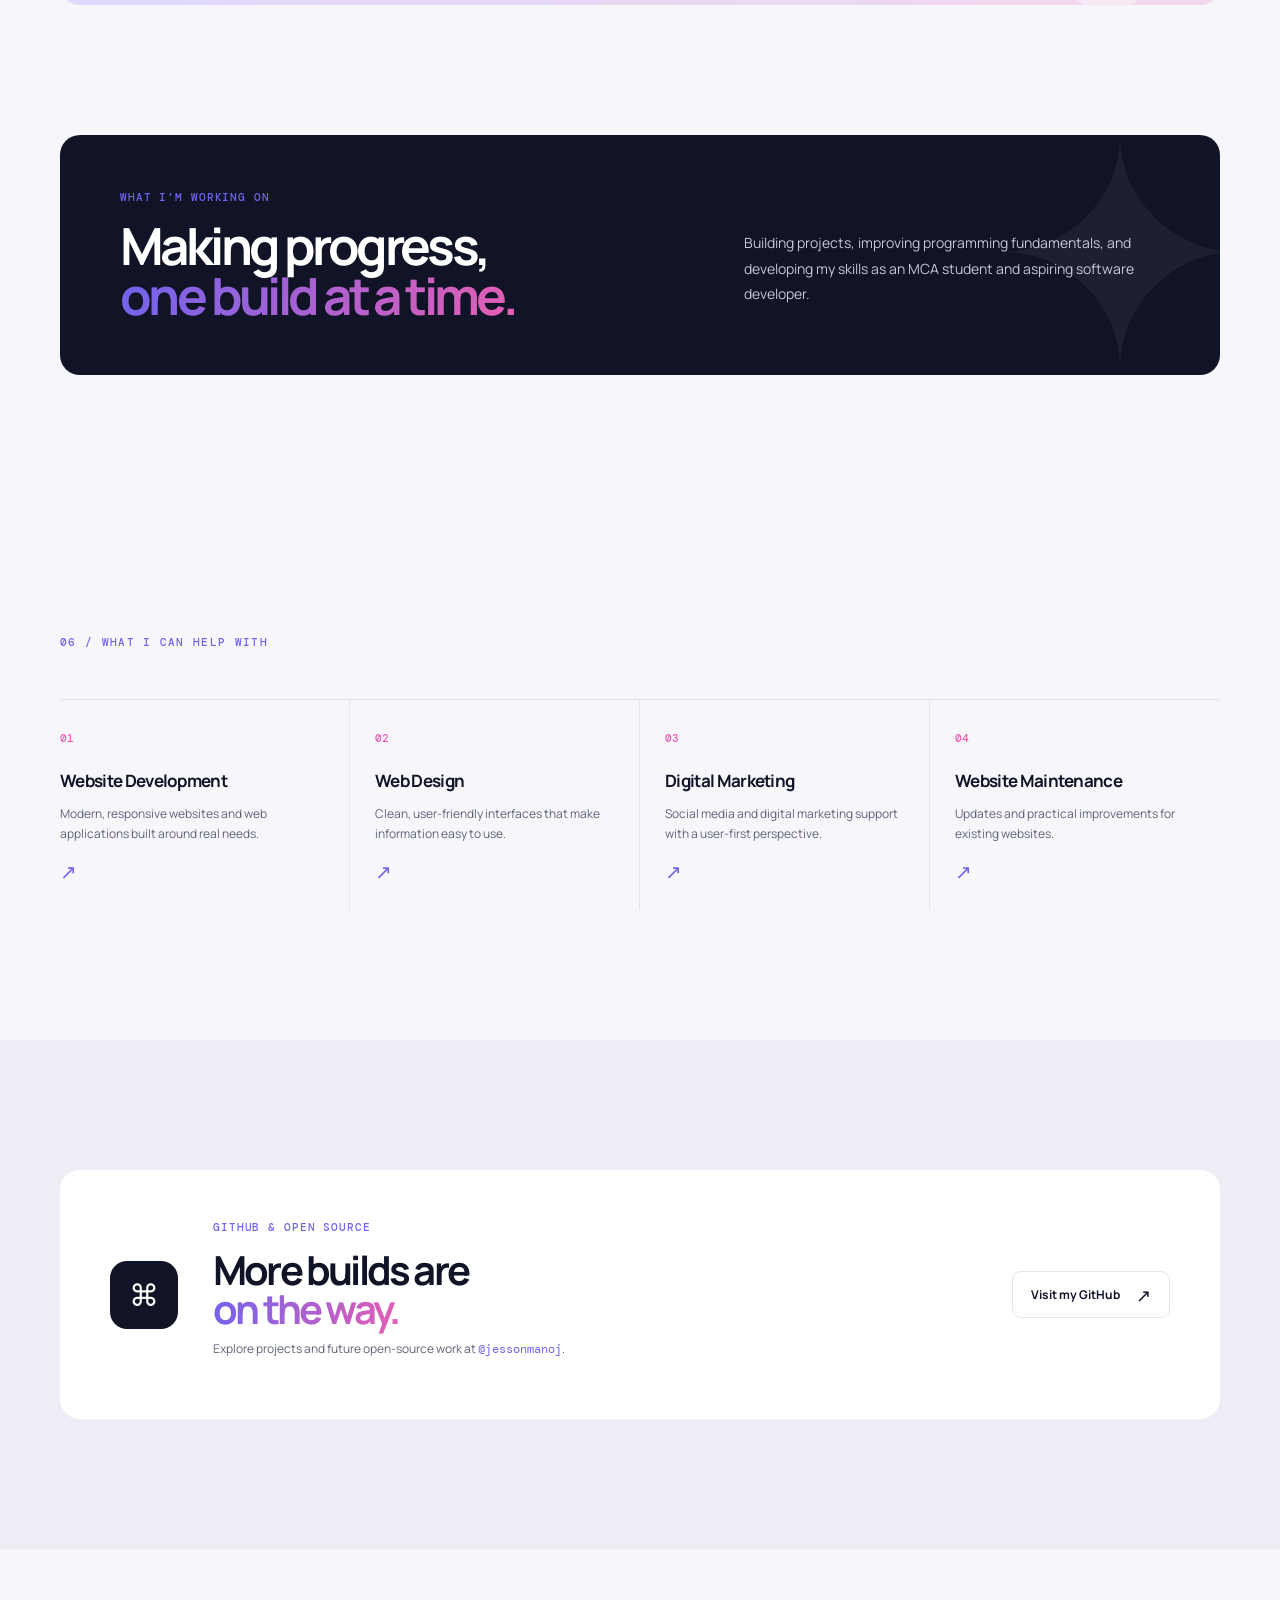
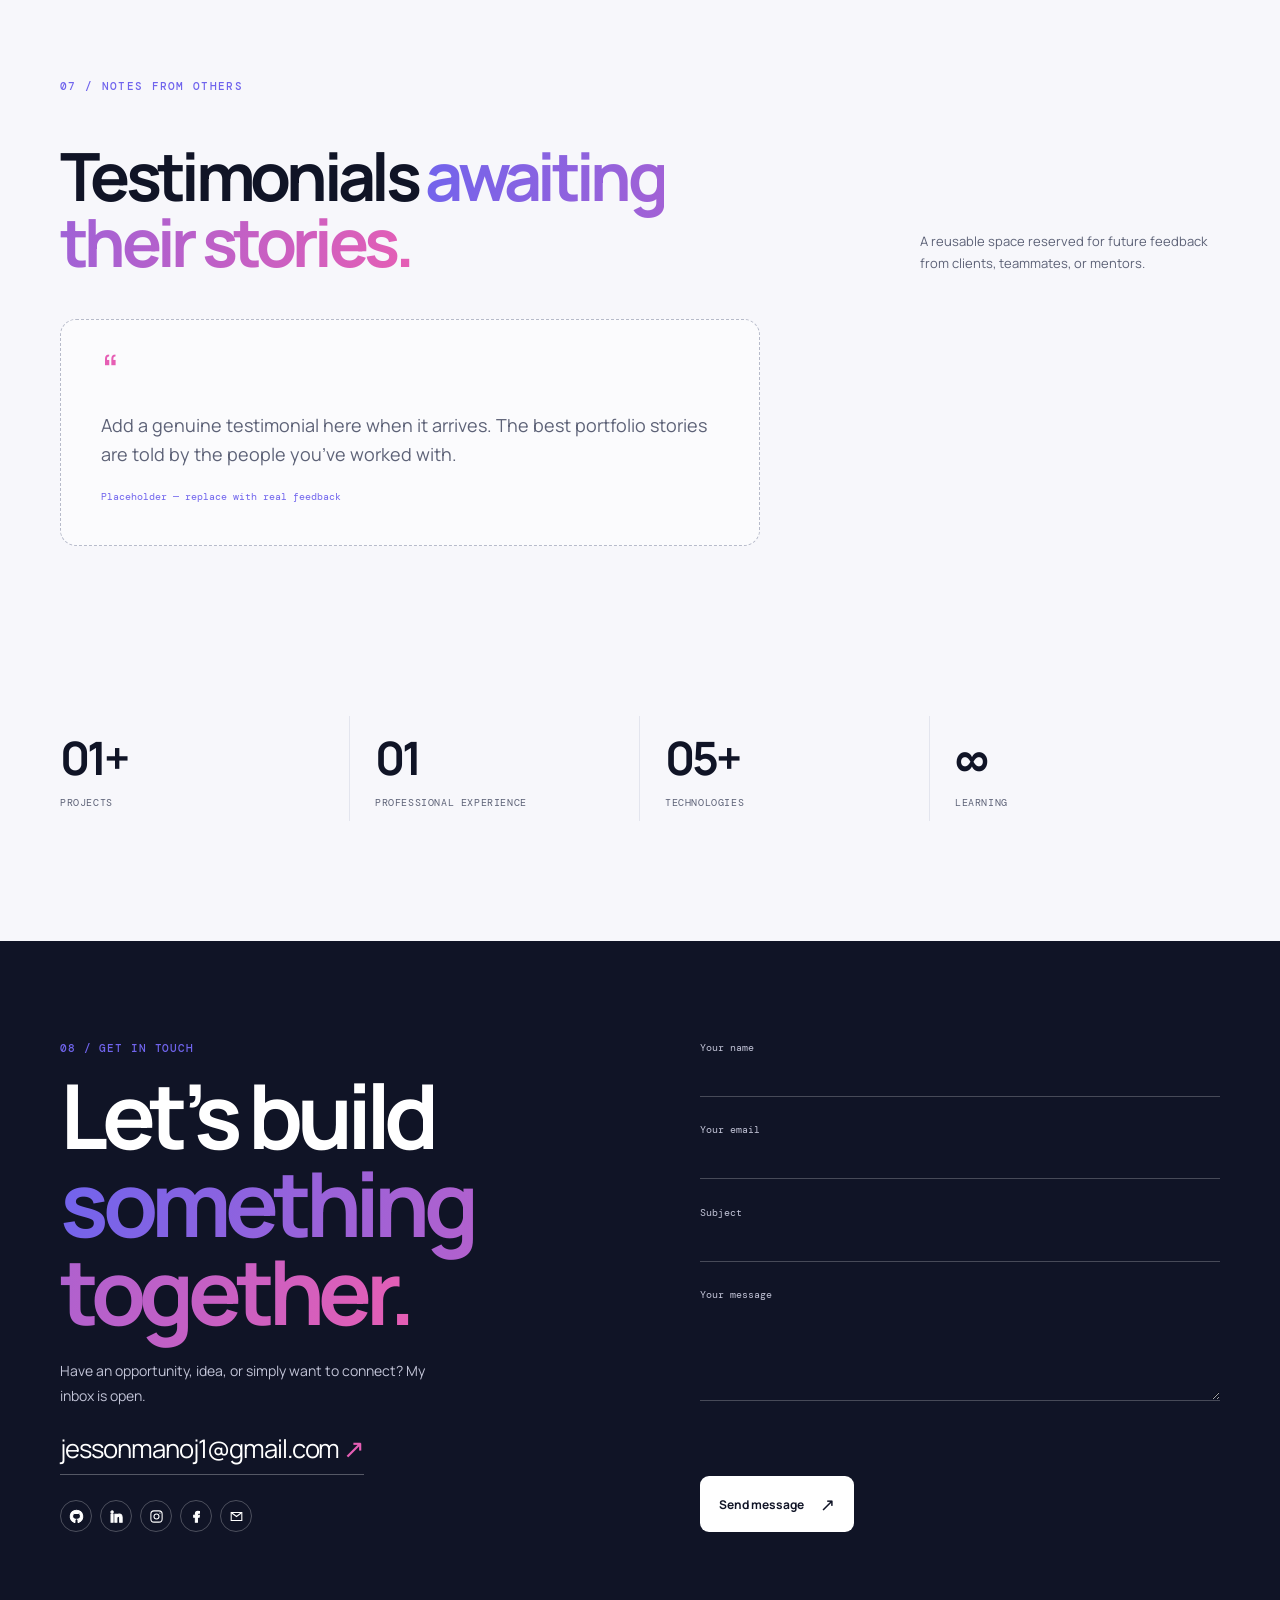
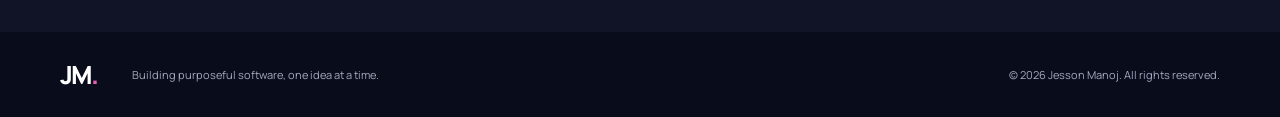
==== commit 85314b86: "Add files via upload" ====
--- a/index.html
+++ b/index.html
@@ -99,5 +99,5 @@
   </main>
   <footer><div class="section-shell"><a class="brand" href="#home">JM<span>.</span></a><p>Building purposeful software, one idea at a time.</p><p>© <span id="year"></span> Jesson Manoj. All rights reserved.</p></div></footer>
   <div class="easter-egg" aria-live="polite">console.log('Thanks for exploring the code.');</div>
-  <script src="script.js?v=cryptographic-canvas-20260905"></script>
+  <script src="script.js?v=turbo-c-ide-20260905"></script>
 </body></html>
--- a/position-fixes.css
+++ b/position-fixes.css
@@ -6,5 +6,7 @@
 /* The contact form uses the visitor's email app; no setup note is shown. */
 .contact-form small{display:none}
 .projects-grid .project-card:nth-child(4){grid-column:span 7;cursor:pointer}
+.projects-grid .project-card:nth-child(5){grid-column:span 7;cursor:pointer}
 @media(max-width:800px){.projects-grid .project-card:nth-child(4){grid-column:auto}}
+@media(max-width:800px){.projects-grid .project-card:nth-child(5){grid-column:auto}}
 .contact-form small{display:none}
